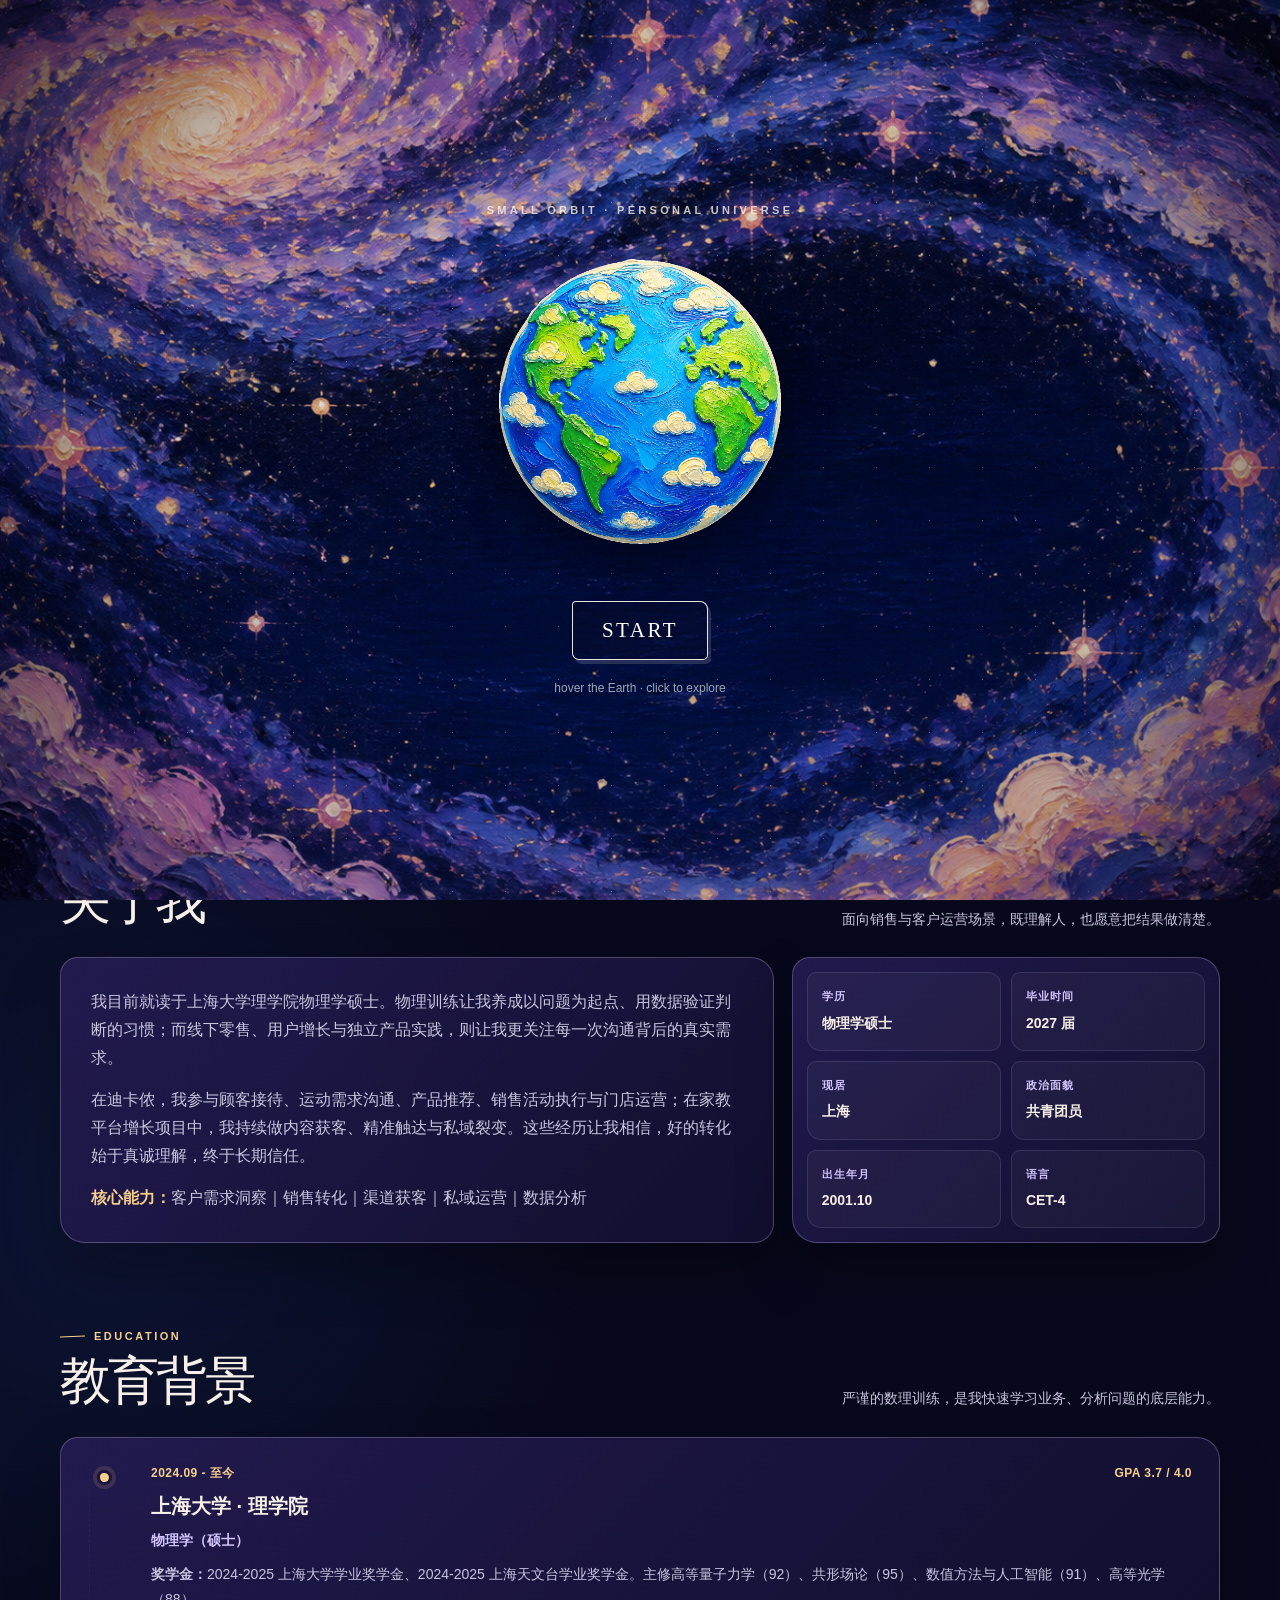
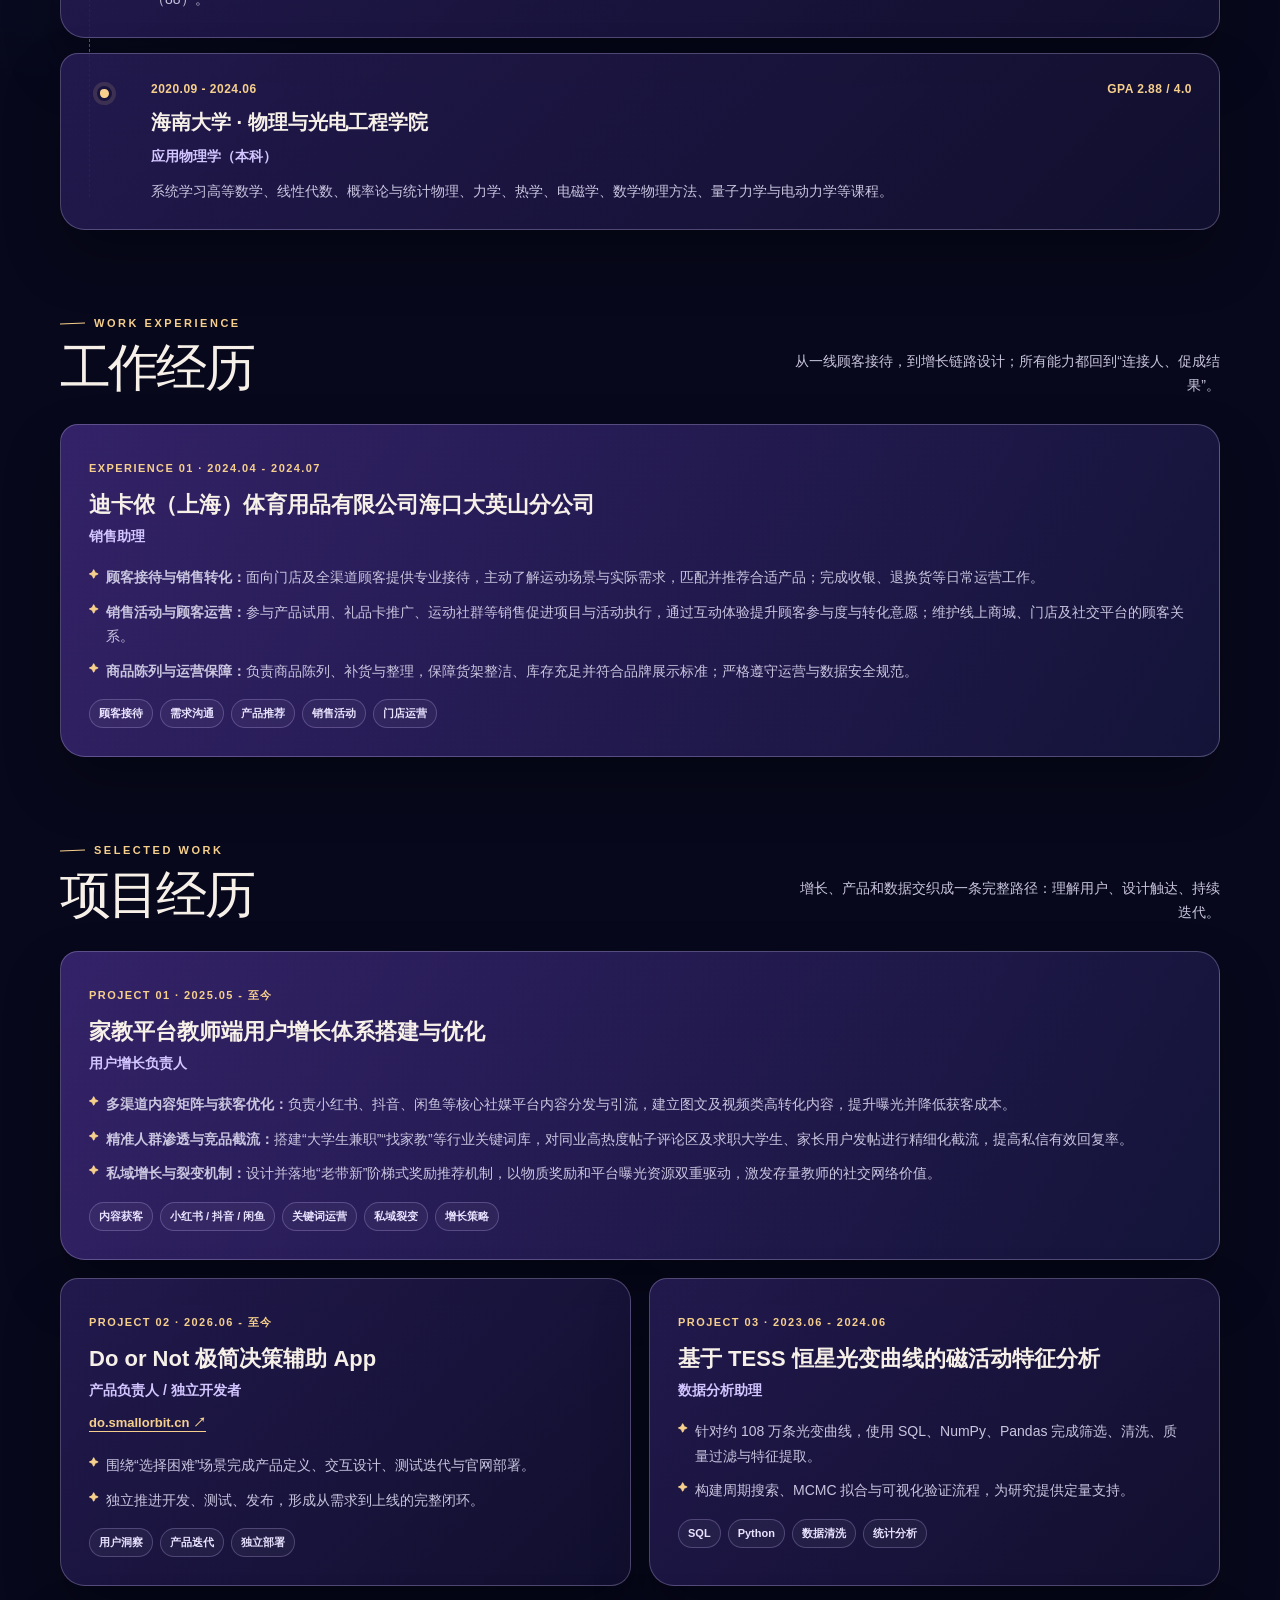
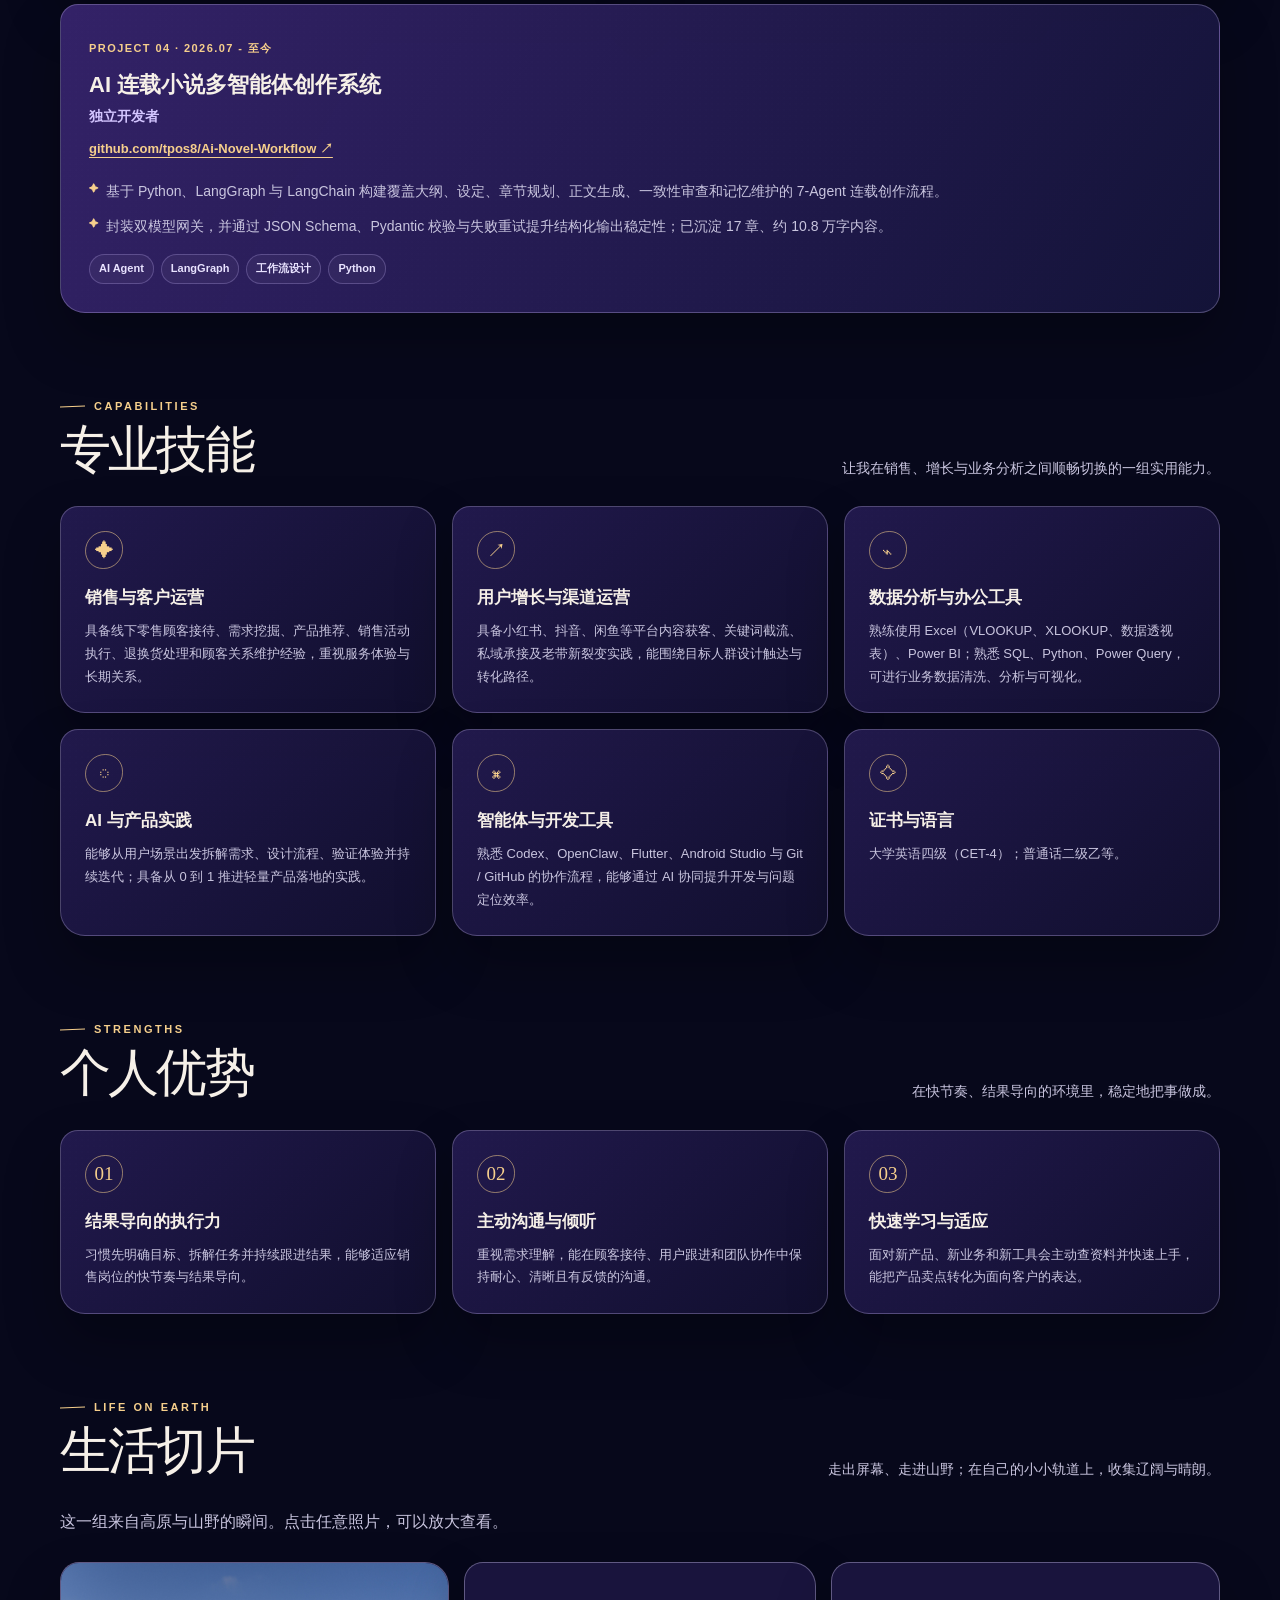
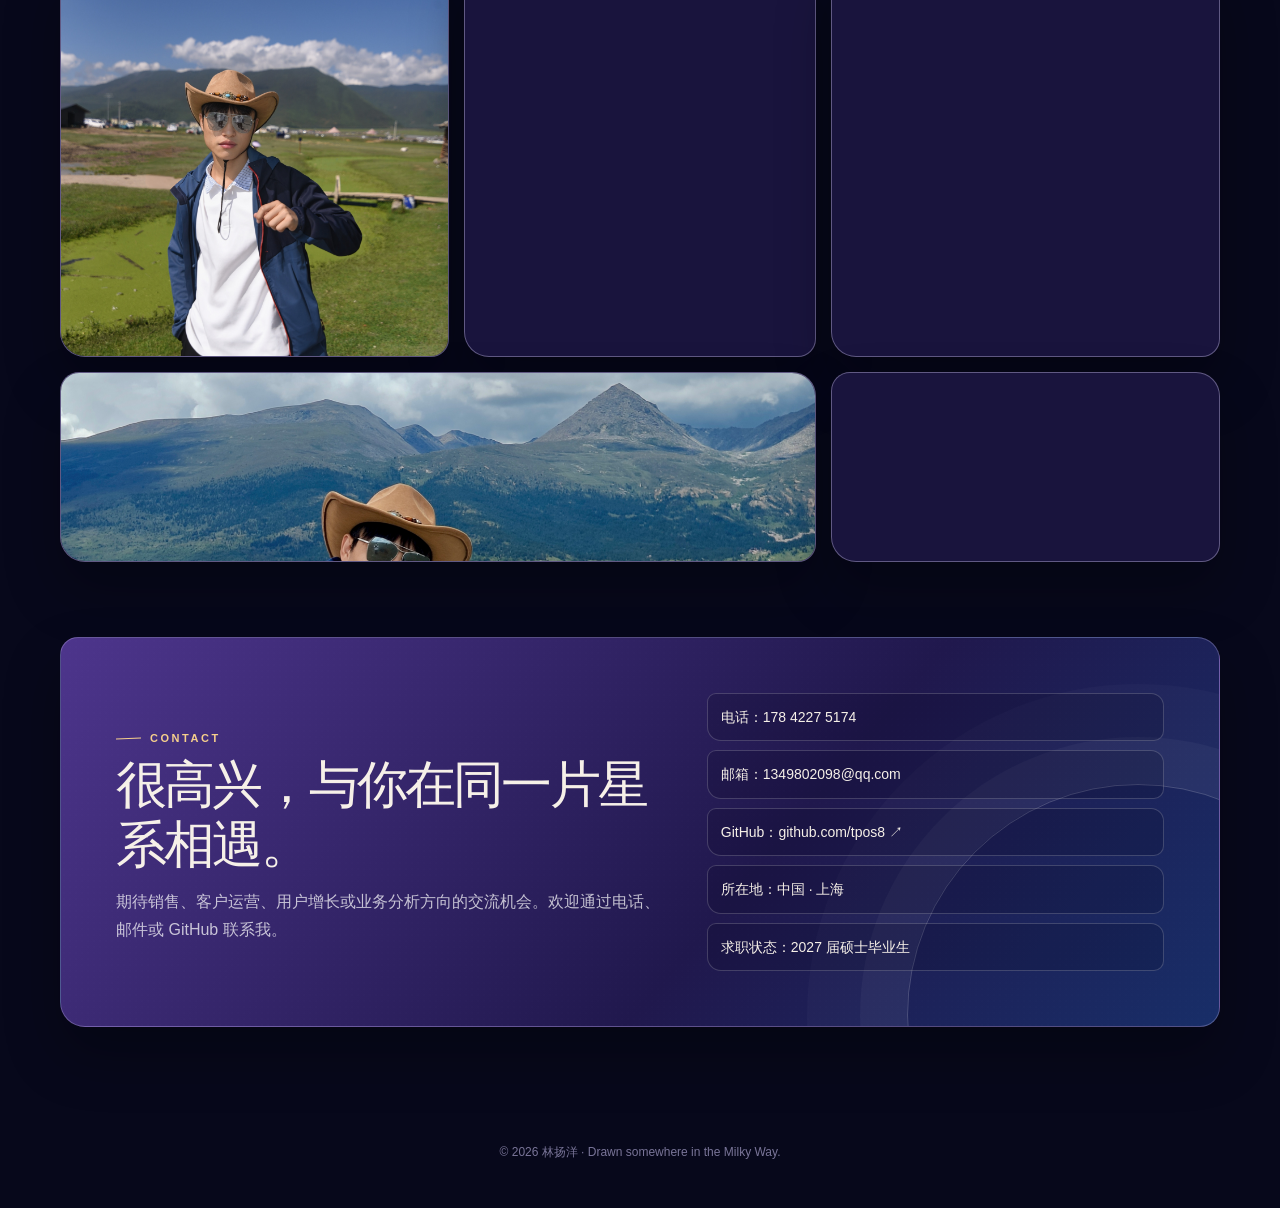
==== index.html @ 1a60f973 "perf: speed up homepage image loading" ====
<!doctype html>
<html lang="zh-CN">
<head>
  <meta charset="UTF-8" />
  <meta name="viewport" content="width=device-width, initial-scale=1.0" />
  <meta name="description" content="林扬洋的个人网页简历：2027 届物理学硕士，具备销售转化、用户增长与数据分析的复合经历。" />
  <meta name="theme-color" content="#080a22" />
  <title>林扬洋｜Sales · Growth · Data</title>
  <link rel="preload" as="image" href="assets/earth-cartoon-oil-no-face.png" fetchpriority="high" />
  <script>try{if(sessionStorage.getItem("small-orbit-visited")==="true")document.documentElement.classList.add("returning-visitor")}catch(e){}</script>
  <style>
    :root {
      --ink: #f6f0e8;
      --paper: #11102b;
      --paper-2: #19143d;
      --paper-3: #231951;
      --night: #07081b;
      --violet: #a992ff;
      --lilac: #d3c5ff;
      --blue: #74b8ff;
      --gold: #f6cf8c;
      --mist: #c9c5df;
      --line: rgba(217, 205, 255, .28);
      --shadow: 0 28px 55px rgba(0, 0, 0, .28);
      --max: 1160px;
    }

    * { box-sizing: border-box; }
    html { scroll-behavior: smooth; }
    body {
      margin: 0;
      overflow-x: hidden;
      color: var(--ink);
      background:
        radial-gradient(circle at 85% 2%, rgba(135, 99, 255, .18), transparent 24rem),
        radial-gradient(circle at 8% 20%, rgba(58, 127, 255, .11), transparent 31rem),
        var(--night);
      font-family: "PingFang SC", "Hiragino Sans GB", "Microsoft YaHei", -apple-system, BlinkMacSystemFont, "Segoe UI", sans-serif;
      line-height: 1.75;
      -webkit-font-smoothing: antialiased;
    }
    a { color: inherit; text-decoration: none; }
    button { font: inherit; }
    img { display: block; max-width: 100%; }

    /* Opening scene */
    .returning-visitor .opening { display: none; }
    .opening {
      position: fixed;
      inset: 0;
      z-index: 100;
      display: grid;
      place-items: center;
      overflow: hidden;
      color: #fffdf8;
      background: #050617;
      transition: opacity .8s ease, visibility .8s ease;
    }
    .opening.is-dismissed { opacity: 0; visibility: hidden; pointer-events: none; }
    .opening::after {
      content: "";
      position: absolute;
      inset: 0;
      background: radial-gradient(circle at center, transparent 5%, rgba(4, 4, 16, .22) 68%, rgba(2, 2, 10, .68));
      pointer-events: none;
    }
    .opening-galaxy {
      position: absolute;
      inset: -4%;
      z-index: -2;
      background: url("assets/milky-way-cartoon-oil.png") center / cover no-repeat;
      animation: space-bloom 4.2s cubic-bezier(.18,.82,.24,1) both;
    }
    .opening-galaxy::after {
      content: "";
      position: absolute;
      inset: 0;
      opacity: .46;
      background-image: radial-gradient(rgba(255,255,255,.9) .7px, transparent .8px);
      background-size: 53px 53px;
      mix-blend-mode: screen;
      animation: star-drift 12s linear infinite;
    }
    .opening-content {
      position: relative;
      z-index: 1;
      display: grid;
      justify-items: center;
      padding: 24px;
      text-align: center;
    }
    .opening-kicker {
      margin: 0 0 18px;
      color: rgba(255, 248, 231, .78);
      font-size: 11px;
      font-weight: 700;
      letter-spacing: .3em;
      text-transform: uppercase;
      opacity: 0;
      animation: fade-up .55s .65s ease forwards;
    }
    .earth-button {
      position: relative;
      width: clamp(190px, 27vw, 330px);
      padding: 0;
      border: 0;
      border-radius: 50%;
      cursor: pointer;
      background: none;
      animation: earth-arrive 1.15s .04s cubic-bezier(.14,.85,.19,1) both;
      transition: transform .36s ease, filter .32s ease;
    }
    .earth-button::before {
      content: "";
      position: absolute;
      inset: 5.5%;
      border: 1.8px solid transparent;
      border-radius: 49% 51% 50% 48%;
      transform: rotate(-7deg);
      transition: border-color .25s ease, box-shadow .25s ease;
      pointer-events: none;
    }
    .earth-button:hover,
    .earth-button:focus-visible { transform: scale(1.055) rotate(-2deg); outline: none; }
    .earth-button:hover::before,
    .earth-button:focus-visible::before {
      border-color: rgba(255,255,255,.96);
      box-shadow: 0 0 17px rgba(255,255,255,.82), inset 0 0 14px rgba(255,255,255,.25);
    }
    .earth-button:hover .earth { filter: drop-shadow(0 0 8px rgba(255,255,255,.92)) drop-shadow(0 0 24px rgba(166, 179, 255, .66)); }
    .earth { width: 100%; filter: drop-shadow(0 18px 26px rgba(0,0,0,.46)); transition: filter .25s ease; }
    .start-button {
      position: relative;
      margin-top: clamp(21px, 3vw, 33px);
      padding: 10px 29px 11px;
      border: 1.5px solid rgba(255,255,255,.9);
      border-radius: 4px 8px 5px 7px;
      color: #fffdf8;
      cursor: pointer;
      background: rgba(12, 10, 38, .3);
      box-shadow: 3px 4px 0 rgba(255,255,255,.15);
      font-family: "Bradley Hand", "Comic Sans MS", cursive;
      font-size: 21px;
      letter-spacing: .12em;
      text-transform: uppercase;
      opacity: 0;
      animation: fade-up .55s .78s ease forwards;
      transition: background .2s ease, color .2s ease, transform .2s ease, box-shadow .2s ease;
    }
    .start-button:hover, .start-button:focus-visible {
      color: #11102b;
      outline: none;
      background: #fffdf8;
      box-shadow: 5px 6px 0 rgba(181, 155, 255, .52);
      transform: translate(-2px, -2px) rotate(-1deg);
    }
    .opening-note { margin: 17px 0 0; color: rgba(255,255,255,.62); font-size: 12px; opacity: 0; animation: fade-up .55s .92s ease forwards; }

    .grain {
      position: fixed;
      z-index: 90;
      inset: 0;
      pointer-events: none;
      opacity: .17;
      background-image: url("data:image/svg+xml,%3Csvg viewBox='0 0 180 180' xmlns='http://www.w3.org/2000/svg'%3E%3Cfilter id='n'%3E%3CfeTurbulence type='fractalNoise' baseFrequency='.82' numOctaves='3' stitchTiles='stitch'/%3E%3C/filter%3E%3Crect width='100%25' height='100%25' filter='url(%23n)' opacity='.45'/%3E%3C/svg%3E");
      mix-blend-mode: soft-light;
    }
    .container { width: min(calc(100% - 40px), var(--max)); margin: 0 auto; }

    .topbar {
      position: sticky;
      top: 0;
      z-index: 20;
      border-bottom: 1px solid rgba(215, 200, 255, .15);
      background: rgba(8, 7, 29, .72);
      backdrop-filter: blur(18px);
    }
    .nav { min-height: 70px; display: flex; align-items: center; justify-content: space-between; gap: 20px; }
    .brand { display: inline-flex; align-items: center; gap: 10px; font-size: 14px; font-weight: 800; letter-spacing: .07em; }
    .brand-star { color: var(--gold); font-size: 23px; line-height: 1; transform: rotate(-13deg); }
    .nav-links { display: flex; align-items: center; gap: 3px; }
    .nav-links a { padding: 8px 11px; border-radius: 7px 10px 7px 9px; color: rgba(245,240,255,.68); font-size: 13px; transition: color .2s, background .2s; }
    .nav-links a:hover, .nav-links a.active { color: #fff; background: rgba(177, 152, 255, .18); }
    .nav-cta { padding: 7px 13px; border: 1px solid rgba(246, 207, 140, .7); border-radius: 7px 5px 8px 6px; color: var(--gold); font-size: 12px; font-weight: 700; transition: background .2s, color .2s; }
    .nav-cta:hover { background: var(--gold); color: #16102c; }
    .menu { display: none; width: 39px; height: 39px; border: 1px solid var(--line); border-radius: 8px; color: #fff; background: transparent; }

    .hero { position: relative; padding: clamp(72px, 11vw, 135px) 0 78px; overflow: hidden; }
    .hero::before { content: ""; position: absolute; width: 580px; height: 580px; top: -180px; right: -180px; border: 1px solid rgba(200, 184, 255, .17); border-radius: 50%; box-shadow: 0 0 0 45px rgba(147, 119, 255, .025), 0 0 0 104px rgba(147, 119, 255, .018); }
    .hero::after { content: "✦  ·  ✧  ·  ✦"; position: absolute; right: 8%; bottom: 37px; color: rgba(247, 218, 158, .56); font-size: 17px; letter-spacing: .5em; transform: rotate(-9deg); }
    .hero-grid { position: relative; display: grid; grid-template-columns: minmax(0, 1.24fr) minmax(270px, .76fr); align-items: center; gap: clamp(30px, 7vw, 100px); }
    .eyebrow { display: inline-flex; align-items: center; gap: 9px; color: var(--gold); font-size: 11px; font-weight: 800; letter-spacing: .23em; text-transform: uppercase; }
    .eyebrow::before { content: ""; width: 25px; height: 1px; background: currentColor; transform: rotate(-2deg); }
    h1, h2, h3, p { margin-top: 0; }
    h1 { max-width: 800px; margin: 16px 0 18px; font-family: Georgia, "Songti SC", serif; font-size: clamp(50px, 8vw, 103px); font-weight: 500; letter-spacing: -.07em; line-height: .95; }
    h1 span { display: block; color: var(--lilac); font-size: .43em; letter-spacing: .08em; line-height: 1.45; }
    .hero-summary { max-width: 670px; margin: 0; color: var(--mist); font-size: clamp(16px, 2vw, 19px); }
    .hero-summary strong { color: #fff; }
    .hero-actions { display: flex; flex-wrap: wrap; gap: 13px; margin-top: 32px; }
    .button { display: inline-flex; align-items: center; justify-content: center; min-height: 47px; padding: 11px 18px; border: 1px solid transparent; border-radius: 7px 11px 7px 10px; font-weight: 800; font-size: 14px; transition: transform .2s, box-shadow .2s, background .2s; }
    .button:hover { transform: translateY(-3px) rotate(-.7deg); }
    .button-primary { color: #16102c; background: var(--gold); box-shadow: 4px 5px 0 rgba(246,207,140,.16); }
    .button-secondary { border-color: var(--line); color: #f3efff; background: rgba(255,255,255,.05); }
    .button-secondary:hover { background: rgba(255,255,255,.11); }
    .contact-strip { display: flex; flex-wrap: wrap; gap: 8px 17px; margin-top: 28px; color: rgba(236,231,255,.68); font-size: 13px; }
    .contact-strip a:hover { color: var(--gold); }
    .contact-strip span:not(:last-child)::after { content: "·"; margin-left: 17px; color: var(--violet); }
    .hero-orbit { position: relative; justify-self: center; width: min(100%, 325px); aspect-ratio: 1; }
    .hero-orbit::before, .hero-orbit::after { content: ""; position: absolute; inset: 1%; border: 1px solid rgba(197, 182, 255, .31); border-radius: 50%; transform: rotate(-24deg) scaleY(.43); }
    .hero-orbit::after { inset: 14%; border-style: dashed; transform: rotate(30deg) scaleY(.82); opacity: .45; }
    .portrait { position: absolute; inset: 12%; overflow: hidden; border: 1px solid rgba(255,255,255,.55); border-radius: 51% 49% 48% 52%; background: #312453; box-shadow: 0 0 0 7px rgba(203, 185, 255, .06), 0 24px 40px rgba(0,0,0,.28); transform: rotate(4deg); }
    .portrait img { width: 100%; height: 100%; object-fit: cover; object-position: center top; filter: contrast(1.03) saturate(.85) sepia(.11); }
    .orbit-label { position: absolute; left: -21px; bottom: 1px; padding: 7px 12px; border: 1px solid rgba(246, 207, 140, .55); border-radius: 7px 4px 7px 5px; color: var(--gold); background: rgba(13, 10, 38, .9); font-size: 11px; font-weight: 700; letter-spacing: .09em; transform: rotate(-8deg); }

    main { padding-bottom: 75px; }
    section { position: relative; padding: 70px 0 5px; scroll-margin-top: 70px; }
    .section-heading { display: flex; align-items: end; justify-content: space-between; gap: 28px; margin-bottom: 26px; }
    h2 { margin: 4px 0 0; font-family: Georgia, "Songti SC", serif; font-size: clamp(34px, 4vw, 52px); font-weight: 500; letter-spacing: -.055em; line-height: 1.18; }
    .section-heading > p { max-width: 430px; margin: 0; color: var(--mist); font-size: 14px; text-align: right; }
    .paper-card { position: relative; overflow: hidden; border: 1px solid var(--line); border-radius: 18px 23px 20px 25px; background: linear-gradient(135deg, rgba(36,27,81,.92), rgba(18,16,47,.92)); box-shadow: var(--shadow); }
    .paper-card::after { content: ""; position: absolute; inset: 0; pointer-events: none; opacity: .22; background-image: radial-gradient(rgba(255,255,255,.22) .55px, transparent .75px); background-size: 6px 6px; mix-blend-mode: soft-light; }

    .about-grid { display: grid; grid-template-columns: 1.25fr .75fr; gap: 18px; }
    .about-copy { padding: 30px; }
    .about-copy p { margin: 0 0 14px; color: var(--mist); }
    .about-copy p:last-child { margin-bottom: 0; }
    .about-copy strong { color: var(--gold); }
    .fact-grid { display: grid; grid-template-columns: repeat(2, 1fr); gap: 10px; padding: 14px; }
    .fact { padding: 14px; border: 1px solid rgba(212,199,255,.13); border-radius: 9px 13px 10px 14px; background: rgba(255,255,255,.035); }
    .fact b { display: block; color: var(--lilac); font-size: 11px; font-weight: 700; letter-spacing: .09em; }
    .fact span { display: block; margin-top: 4px; font-size: 14px; font-weight: 700; }

    .route { position: relative; display: grid; gap: 15px; }
    .route::before { content: ""; position: absolute; left: 29px; top: 32px; bottom: 33px; border-left: 1px dashed rgba(201, 181, 255, .52); }
    .route-item { display: grid; grid-template-columns: 58px 1fr; gap: 18px; padding: 25px 27px 26px 14px; }
    .route-dot { position: relative; z-index: 1; width: 15px; height: 15px; margin: 7px auto 0; border: 3px solid var(--paper-2); border-radius: 48% 52% 51% 49%; background: var(--gold); box-shadow: 0 0 0 4px rgba(246,207,140,.13); }
    .route-meta { display: flex; justify-content: space-between; gap: 15px; margin-bottom: 5px; color: var(--gold); font-size: 12px; font-weight: 700; letter-spacing: .04em; }
    .route-item h3 { margin: 0; font-size: 20px; }
    .route-item h4 { margin: 4px 0 10px; color: var(--lilac); font-size: 14px; font-weight: 650; }
    .route-item p { margin: 0; color: var(--mist); font-size: 14px; }

    .project-grid { display: grid; grid-template-columns: repeat(2, minmax(0, 1fr)); gap: 18px; }
    .project { min-height: 100%; padding: 28px; transition: transform .25s ease, border-color .25s ease; }
    .project.featured { grid-column: span 2; background: linear-gradient(120deg, rgba(53,35,107,.97), rgba(20,20,57,.96)); }
    .project:hover { border-color: rgba(246,207,140,.68); transform: translateY(-5px) rotate(-.25deg); }
    .project-number { color: var(--gold); font-size: 11px; font-weight: 800; letter-spacing: .13em; }
    .project h3 { margin: 9px 0 4px; font-size: 22px; line-height: 1.35; }
    .project-role { color: var(--lilac); font-size: 14px; font-weight: 700; }
    .project ul { margin: 17px 0 0; padding: 0; list-style: none; color: var(--mist); font-size: 14px; }
    .project li { position: relative; margin-bottom: 10px; padding-left: 17px; }
    .project li::before { content: "✦"; position: absolute; left: 0; top: 1px; color: var(--gold); font-size: 10px; }
    .project-link { display: inline-block; margin-top: 10px; color: var(--gold); font-size: 13px; font-weight: 700; text-decoration: underline; text-underline-offset: 4px; }
    .tags { display: flex; flex-wrap: wrap; gap: 7px; margin-top: 16px; }
    .tag { padding: 4px 9px; border: 1px solid rgba(203,184,255,.26); border-radius: 999px 930px 990px 940px; color: #e9e3ff; background: rgba(255,255,255,.045); font-size: 11px; font-weight: 650; }

    .skills-grid, .strength-grid { display: grid; grid-template-columns: repeat(3, 1fr); gap: 16px; }
    .skill, .strength { padding: 24px; }
    .skill-mark, .strength-index { width: 38px; height: 38px; display: grid; place-items: center; margin-bottom: 14px; border: 1px solid rgba(246,207,140,.55); border-radius: 54% 46% 52% 48%; color: var(--gold); font-family: Georgia, serif; font-size: 19px; }
    .skill h3, .strength h3 { margin: 0 0 7px; font-size: 17px; }
    .skill p, .strength p { margin: 0; color: var(--mist); font-size: 13px; }
    .certificate { display: flex; align-items: center; justify-content: space-between; gap: 20px; margin-top: 17px; padding: 19px 24px; }
    .certificate b { color: var(--gold); }
    .certificate div { display: flex; flex-wrap: wrap; justify-content: flex-end; gap: 7px; }

    .contact-card { display: grid; grid-template-columns: 1.1fr .9fr; align-items: center; gap: 32px; padding: clamp(28px, 5vw, 55px); background: linear-gradient(130deg, #4d358c, #20184d 60%, #182e68); }
    .contact-card::before { content: ""; position: absolute; right: -150px; bottom: -220px; width: 460px; height: 460px; border: 1px solid rgba(255,255,255,.2); border-radius: 50%; box-shadow: 0 0 0 47px rgba(255,255,255,.035), 0 0 0 100px rgba(255,255,255,.025); }
    .contact-card h2 { margin: 7px 0 12px; }
    .contact-card p { margin: 0; color: rgba(255,255,255,.72); }
    .contact-list { position: relative; z-index: 1; display: grid; gap: 9px; }
    .contact-item { padding: 11px 13px; border: 1px solid rgba(255,255,255,.18); border-radius: 9px 13px 10px 14px; background: rgba(5,4,22,.16); font-size: 14px; }
    .contact-item a:hover { color: var(--gold); }
    .life-intro { max-width: 520px; margin: 0 0 26px; color: var(--mist); }
    .life-gallery { display: grid; grid-template-columns: 1.05fr .95fr 1.05fr; grid-auto-rows: 190px; gap: 15px; }
    .life-photo { position: relative; overflow: hidden; min-height: 0; padding: 0; border: 1px solid rgba(222, 210, 255, .36); border-radius: 19px 24px 18px 25px; cursor: zoom-in; background: var(--paper-2); box-shadow: var(--shadow); transition: transform .28s ease, border-color .28s ease, box-shadow .28s ease; }
    .life-photo:nth-child(1) { grid-row: span 2; transform: rotate(-1.1deg); }
    .life-photo:nth-child(2) { grid-row: span 2; transform: rotate(1.05deg); }
    .life-photo:nth-child(3) { grid-row: span 2; transform: rotate(-.65deg); }
    .life-photo:nth-child(4) { grid-column: span 2; transform: rotate(.65deg); }
    .life-photo:nth-child(5) { transform: rotate(-1deg); }
    .life-photo::after { content: ""; position: absolute; inset: 0; opacity: 0; background: linear-gradient(180deg, transparent 45%, rgba(7, 7, 27, .7)); transition: opacity .28s ease; }
    .life-photo img { width: 100%; height: 100%; object-fit: cover; transition: transform .6s cubic-bezier(.2,.8,.2,1), filter .4s ease; }
    .life-photo:hover { z-index: 2; border-color: var(--gold); box-shadow: 0 25px 50px rgba(0,0,0,.42); transform: translateY(-7px) rotate(0deg); }
    .life-photo:hover img { transform: scale(1.075); filter: saturate(1.08) contrast(1.04); }
    .life-photo:hover::after { opacity: 1; }
    .photo-note { position: absolute; z-index: 1; right: 14px; bottom: 10px; color: #fffaf0; font-family: "Bradley Hand", "Comic Sans MS", cursive; font-size: 13px; letter-spacing: .08em; opacity: 0; transform: translateY(8px); transition: opacity .28s ease, transform .28s ease; }
    .life-photo:hover .photo-note { opacity: 1; transform: translateY(0); }
    .lightbox { position: fixed; z-index: 110; inset: 0; display: grid; place-items: center; padding: 30px; opacity: 0; visibility: hidden; background: rgba(3, 3, 16, .86); backdrop-filter: blur(11px); transition: opacity .25s ease, visibility .25s ease; }
    .lightbox.open { opacity: 1; visibility: visible; }
    .lightbox figure { position: relative; max-width: min(90vw, 900px); max-height: 88vh; margin: 0; transform: scale(.95); transition: transform .28s ease; }
    .lightbox.open figure { transform: scale(1); }
    .lightbox img { display: block; max-width: 90vw; max-height: 82vh; border: 1px solid rgba(255,255,255,.58); border-radius: 11px 15px 12px 16px; box-shadow: 0 28px 80px rgba(0,0,0,.6); }
    .lightbox button { position: absolute; top: -17px; right: -17px; width: 37px; height: 37px; border: 1px solid rgba(255,255,255,.8); border-radius: 50%; color: #16102c; cursor: pointer; background: var(--gold); font-size: 23px; line-height: 1; box-shadow: 2px 3px 0 rgba(255,255,255,.18); }
    footer { padding: 35px 0 45px; color: rgba(215,205,255,.55); text-align: center; font-size: 12px; }

    .reveal { opacity: 0; transform: translateY(22px); transition: opacity .66s ease, transform .66s ease; }
    .reveal.visible { opacity: 1; transform: none; }
    @keyframes space-bloom { from { transform: scale(.76); filter: blur(2px) brightness(.6); } to { transform: scale(1); filter: blur(0) brightness(1); } }
    @keyframes earth-arrive { 0% { opacity: 0; transform: scale(.08); filter: blur(12px); } 35% { opacity: 1; } 76% { transform: scale(1.08); filter: blur(0); } 100% { transform: scale(1); filter: blur(0); } }
    @keyframes fade-up { to { opacity: 1; transform: translateY(0); } from { transform: translateY(10px); } }
    @keyframes star-drift { to { transform: translate3d(-53px, 53px, 0); } }

    @media (max-width: 850px) {
      .hero-grid, .about-grid, .contact-card { grid-template-columns: 1fr; }
      .hero-orbit { grid-row: 1; width: min(64vw, 290px); }
      .section-heading { align-items: start; flex-direction: column; }
      .section-heading > p { text-align: left; }
      .skills-grid, .strength-grid { grid-template-columns: repeat(2, 1fr); }
      .nav-links { position: fixed; top: 70px; left: 20px; right: 20px; display: none; flex-direction: column; align-items: stretch; padding: 10px; border: 1px solid var(--line); border-radius: 14px; background: #11102b; box-shadow: var(--shadow); }
      .nav-links.open { display: flex; }
      .menu { display: block; }
      .nav-cta { display: none; }
    }
    @media (max-width: 580px) {
      .container { width: min(calc(100% - 30px), var(--max)); }
      .hero { padding-top: 64px; }
      .project-grid, .skills-grid, .strength-grid { grid-template-columns: 1fr; }
      .project.featured { grid-column: auto; }
      .fact-grid { grid-template-columns: 1fr 1fr; }
      .route-item { grid-template-columns: 44px 1fr; padding-right: 19px; }
      .route::before { left: 22px; }
      .route-meta { display: grid; }
      .certificate { align-items: start; flex-direction: column; }
      .certificate div { justify-content: flex-start; }
      .brand-text { display: none; }
      h1 { font-size: clamp(48px, 17vw, 78px); }
      .life-gallery { grid-template-columns: 1fr 1fr; grid-auto-rows: 175px; gap: 12px; }
      .life-photo:nth-child(1), .life-photo:nth-child(2), .life-photo:nth-child(3) { grid-row: span 2; }
      .life-photo:nth-child(3) { grid-column: span 2; grid-row: span 1; }
      .life-photo:nth-child(4) { grid-column: span 2; }
      .life-photo:nth-child(5) { grid-column: span 2; }
    }
    @media (prefers-reduced-motion: reduce) {
      html { scroll-behavior: auto; }
      *, *::before, *::after { animation-duration: .01ms !important; animation-iteration-count: 1 !important; transition-duration: .01ms !important; }
    }
  </style>
</head>
<body>
  <div class="opening" id="opening" aria-label="网站启动页">
    <div class="opening-galaxy"></div>
    <div class="opening-content">
      <p class="opening-kicker">small orbit · personal universe</p>
      <button class="earth-button" id="earthButton" type="button" aria-label="进入林扬洋的个人主页">
        <img class="earth" src="assets/earth-cartoon-oil-no-face.png" alt="卡通油画手绘地球" fetchpriority="high" decoding="async" />
      </button>
      <button class="start-button" id="startButton" type="button">start</button>
      <p class="opening-note">hover the Earth · click to explore</p>
    </div>
  </div>

  <div class="grain"></div>
  <header class="topbar">
    <div class="container nav">
      <a class="brand" href="#top" aria-label="回到顶部"><span class="brand-star">✦</span><span class="brand-text">林扬洋 · SMALL ORBIT</span></a>
      <nav class="nav-links" id="navLinks" aria-label="页面导航">
        <a href="#about">关于我</a><a href="#education">教育</a><a href="#experience">经历</a><a href="#projects">项目</a><a href="#skills">技能</a><a href="#life">生活</a>
      </nav>
      <div><a class="nav-cta" href="#contact">与我联系 ↗</a><button class="menu" id="menuButton" type="button" aria-label="打开导航菜单">☰</button></div>
    </div>
  </header>

  <main id="top">
    <section class="hero">
      <div class="container hero-grid">
        <div class="reveal">
          <span class="eyebrow">Sales · Growth · Data</span>
          <h1>林扬洋<span>把每一次连接，变成可持续的增长。</span></h1>
          <p class="hero-summary">2027 届物理学硕士。具备<strong>线下零售销售、客户需求沟通、渠道获客、私域运营与数据分析</strong>的复合实践，习惯从真实场景出发，推动一件事从想法走到结果。</p>
          <div class="hero-actions"><a class="button button-primary" href="#experience">查看我的经历 ↓</a><a class="button button-secondary" href="#contact">联系我</a></div>
          <div class="contact-strip"><span><a href="tel:17842275174">178 4227 5174</a></span><span><a href="mailto:1349802098@qq.com">1349802098@qq.com</a></span><span><a href="https://github.com/tpos8" target="_blank" rel="noreferrer">GitHub @tpos8 ↗</a></span><span>上海 · 硕士在读</span></div>
        </div>
        <div class="hero-orbit reveal">
          <div class="portrait"><img src="assets/avatar.png" alt="林扬洋照片" decoding="async" /></div>
          <span class="orbit-label">AVAILABLE · 2027</span>
        </div>
      </div>
    </section>

    <section id="about"><div class="container">
      <div class="section-heading reveal"><div><span class="eyebrow">Profile</span><h2>关于我</h2></div><p>面向销售与客户运营场景，既理解人，也愿意把结果做清楚。</p></div>
      <div class="about-grid">
        <article class="paper-card about-copy reveal">
          <p>我目前就读于上海大学理学院物理学硕士。物理训练让我养成以问题为起点、用数据验证判断的习惯；而线下零售、用户增长与独立产品实践，则让我更关注每一次沟通背后的真实需求。</p>
          <p>在迪卡侬，我参与顾客接待、运动需求沟通、产品推荐、销售活动执行与门店运营；在家教平台增长项目中，我持续做内容获客、精准触达与私域裂变。这些经历让我相信，好的转化始于真诚理解，终于长期信任。</p>
          <p><strong>核心能力：</strong>客户需求洞察｜销售转化｜渠道获客｜私域运营｜数据分析</p>
        </article>
        <aside class="paper-card fact-grid reveal">
          <div class="fact"><b>学历</b><span>物理学硕士</span></div><div class="fact"><b>毕业时间</b><span>2027 届</span></div>
          <div class="fact"><b>现居</b><span>上海</span></div><div class="fact"><b>政治面貌</b><span>共青团员</span></div>
          <div class="fact"><b>出生年月</b><span>2001.10</span></div><div class="fact"><b>语言</b><span>CET-4</span></div>
        </aside>
      </div>
    </div></section>

    <section id="education"><div class="container">
      <div class="section-heading reveal"><div><span class="eyebrow">Education</span><h2>教育背景</h2></div><p>严谨的数理训练，是我快速学习业务、分析问题的底层能力。</p></div>
      <div class="route">
        <article class="paper-card route-item reveal"><div class="route-dot"></div><div><div class="route-meta"><span>2024.09 - 至今</span><span>GPA 3.7 / 4.0</span></div><h3>上海大学 · 理学院</h3><h4>物理学（硕士）</h4><p><strong>奖学金：</strong>2024-2025 上海大学学业奖学金、2024-2025 上海天文台学业奖学金。主修高等量子力学（92）、共形场论（95）、数值方法与人工智能（91）、高等光学（88）。</p></div></article>
        <article class="paper-card route-item reveal"><div class="route-dot"></div><div><div class="route-meta"><span>2020.09 - 2024.06</span><span>GPA 2.88 / 4.0</span></div><h3>海南大学 · 物理与光电工程学院</h3><h4>应用物理学（本科）</h4><p>系统学习高等数学、线性代数、概率论与统计物理、力学、热学、电磁学、数学物理方法、量子力学与电动力学等课程。</p></div></article>
      </div>
    </div></section>

    <section id="experience"><div class="container">
      <div class="section-heading reveal"><div><span class="eyebrow">Work Experience</span><h2>工作经历</h2></div><p>从一线顾客接待，到增长链路设计；所有能力都回到“连接人、促成结果”。</p></div>
      <div class="project-grid">
        <article class="paper-card project featured reveal"><span class="project-number">EXPERIENCE 01 · 2024.04 - 2024.07</span><h3>迪卡侬（上海）体育用品有限公司海口大英山分公司</h3><div class="project-role">销售助理</div><ul><li><strong>顾客接待与销售转化：</strong>面向门店及全渠道顾客提供专业接待，主动了解运动场景与实际需求，匹配并推荐合适产品；完成收银、退换货等日常运营工作。</li><li><strong>销售活动与顾客运营：</strong>参与产品试用、礼品卡推广、运动社群等销售促进项目与活动执行，通过互动体验提升顾客参与度与转化意愿；维护线上商城、门店及社交平台的顾客关系。</li><li><strong>商品陈列与运营保障：</strong>负责商品陈列、补货与整理，保障货架整洁、库存充足并符合品牌展示标准；严格遵守运营与数据安全规范。</li></ul><div class="tags"><span class="tag">顾客接待</span><span class="tag">需求沟通</span><span class="tag">产品推荐</span><span class="tag">销售活动</span><span class="tag">门店运营</span></div></article>
      </div>
    </div></section>

    <section id="projects"><div class="container">
      <div class="section-heading reveal"><div><span class="eyebrow">Selected Work</span><h2>项目经历</h2></div><p>增长、产品和数据交织成一条完整路径：理解用户、设计触达、持续迭代。</p></div>
      <div class="project-grid">
        <article class="paper-card project featured reveal"><span class="project-number">PROJECT 01 · 2025.05 - 至今</span><h3>家教平台教师端用户增长体系搭建与优化</h3><div class="project-role">用户增长负责人</div><ul><li><strong>多渠道内容矩阵与获客优化：</strong>负责小红书、抖音、闲鱼等核心社媒平台内容分发与引流，建立图文及视频类高转化内容，提升曝光并降低获客成本。</li><li><strong>精准人群渗透与竞品截流：</strong>搭建“大学生兼职”“找家教”等行业关键词库，对同业高热度帖子评论区及求职大学生、家长用户发帖进行精细化截流，提高私信有效回复率。</li><li><strong>私域增长与裂变机制：</strong>设计并落地“老带新”阶梯式奖励推荐机制，以物质奖励和平台曝光资源双重驱动，激发存量教师的社交网络价值。</li></ul><div class="tags"><span class="tag">内容获客</span><span class="tag">小红书 / 抖音 / 闲鱼</span><span class="tag">关键词运营</span><span class="tag">私域裂变</span><span class="tag">增长策略</span></div></article>
        <article class="paper-card project reveal"><span class="project-number">PROJECT 02 · 2026.06 - 至今</span><h3>Do or Not 极简决策辅助 App</h3><div class="project-role">产品负责人 / 独立开发者</div><a class="project-link" href="https://do.smallorbit.cn" target="_blank" rel="noreferrer">do.smallorbit.cn ↗</a><ul><li>围绕“选择困难”场景完成产品定义、交互设计、测试迭代与官网部署。</li><li>独立推进开发、测试、发布，形成从需求到上线的完整闭环。</li></ul><div class="tags"><span class="tag">用户洞察</span><span class="tag">产品迭代</span><span class="tag">独立部署</span></div></article>
        <article class="paper-card project reveal"><span class="project-number">PROJECT 03 · 2023.06 - 2024.06</span><h3>基于 TESS 恒星光变曲线的磁活动特征分析</h3><div class="project-role">数据分析助理</div><ul><li>针对约 108 万条光变曲线，使用 SQL、NumPy、Pandas 完成筛选、清洗、质量过滤与特征提取。</li><li>构建周期搜索、MCMC 拟合与可视化验证流程，为研究提供定量支持。</li></ul><div class="tags"><span class="tag">SQL</span><span class="tag">Python</span><span class="tag">数据清洗</span><span class="tag">统计分析</span></div></article>
        <article class="paper-card project featured reveal"><span class="project-number">PROJECT 04 · 2026.07 - 至今</span><h3>AI 连载小说多智能体创作系统</h3><div class="project-role">独立开发者</div><a class="project-link" href="https://github.com/tpos8/Ai-Novel-Workflow" target="_blank" rel="noreferrer">github.com/tpos8/Ai-Novel-Workflow ↗</a><ul><li>基于 Python、LangGraph 与 LangChain 构建覆盖大纲、设定、章节规划、正文生成、一致性审查和记忆维护的 7-Agent 连载创作流程。</li><li>封装双模型网关，并通过 JSON Schema、Pydantic 校验与失败重试提升结构化输出稳定性；已沉淀 17 章、约 10.8 万字内容。</li></ul><div class="tags"><span class="tag">AI Agent</span><span class="tag">LangGraph</span><span class="tag">工作流设计</span><span class="tag">Python</span></div></article>
      </div>
    </div></section>

    <section id="skills"><div class="container">
      <div class="section-heading reveal"><div><span class="eyebrow">Capabilities</span><h2>专业技能</h2></div><p>让我在销售、增长与业务分析之间顺畅切换的一组实用能力。</p></div>
      <div class="skills-grid">
        <article class="paper-card skill reveal"><div class="skill-mark">✦</div><h3>销售与客户运营</h3><p>具备线下零售顾客接待、需求挖掘、产品推荐、销售活动执行、退换货处理和顾客关系维护经验，重视服务体验与长期关系。</p></article>
        <article class="paper-card skill reveal"><div class="skill-mark">↗</div><h3>用户增长与渠道运营</h3><p>具备小红书、抖音、闲鱼等平台内容获客、关键词截流、私域承接及老带新裂变实践，能围绕目标人群设计触达与转化路径。</p></article>
        <article class="paper-card skill reveal"><div class="skill-mark">⌁</div><h3>数据分析与办公工具</h3><p>熟练使用 Excel（VLOOKUP、XLOOKUP、数据透视表）、Power BI；熟悉 SQL、Python、Power Query，可进行业务数据清洗、分析与可视化。</p></article>
        <article class="paper-card skill reveal"><div class="skill-mark">◌</div><h3>AI 与产品实践</h3><p>能够从用户场景出发拆解需求、设计流程、验证体验并持续迭代；具备从 0 到 1 推进轻量产品落地的实践。</p></article>
        <article class="paper-card skill reveal"><div class="skill-mark">⌘</div><h3>智能体与开发工具</h3><p>熟悉 Codex、OpenClaw、Flutter、Android Studio 与 Git / GitHub 的协作流程，能够通过 AI 协同提升开发与问题定位效率。</p></article>
        <article class="paper-card skill reveal"><div class="skill-mark">⟡</div><h3>证书与语言</h3><p>大学英语四级（CET-4）；普通话二级乙等。</p></article>
      </div>
    </div></section>

    <section id="strengths"><div class="container">
      <div class="section-heading reveal"><div><span class="eyebrow">Strengths</span><h2>个人优势</h2></div><p>在快节奏、结果导向的环境里，稳定地把事做成。</p></div>
      <div class="strength-grid">
        <article class="paper-card strength reveal"><div class="strength-index">01</div><h3>结果导向的执行力</h3><p>习惯先明确目标、拆解任务并持续跟进结果，能够适应销售岗位的快节奏与结果导向。</p></article>
        <article class="paper-card strength reveal"><div class="strength-index">02</div><h3>主动沟通与倾听</h3><p>重视需求理解，能在顾客接待、用户跟进和团队协作中保持耐心、清晰且有反馈的沟通。</p></article>
        <article class="paper-card strength reveal"><div class="strength-index">03</div><h3>快速学习与适应</h3><p>面对新产品、新业务和新工具会主动查资料并快速上手，能把产品卖点转化为面向客户的表达。</p></article>
      </div>
    </div></section>

    <section id="life"><div class="container">
      <div class="section-heading reveal"><div><span class="eyebrow">Life on Earth</span><h2>生活切片</h2></div><p>走出屏幕、走进山野；在自己的小小轨道上，收集辽阔与晴朗。</p></div>
      <p class="life-intro reveal">这一组来自高原与山野的瞬间。点击任意照片，可以放大查看。</p>
      <div class="life-gallery">
        <button class="life-photo reveal" type="button" data-photo="assets/life-01.jpg" aria-label="查看草原牛仔帽照片"><img src="assets/life-01.jpg" alt="草原上的林扬洋，戴着牛仔帽" loading="lazy" decoding="async" /><span class="photo-note">wide open sky</span></button>
        <button class="life-photo reveal" type="button" data-photo="assets/life-02.jpg" aria-label="查看山湖徒步照片"><img src="assets/life-02.jpg" alt="云雾山湖边徒步的林扬洋" loading="lazy" decoding="async" /><span class="photo-note">into the wild</span></button>
        <button class="life-photo reveal" type="button" data-photo="assets/life-03.jpg" aria-label="查看骑马照片"><img src="assets/life-03.jpg" alt="草原上骑马的林扬洋" loading="lazy" decoding="async" /><span class="photo-note">ride with wind</span></button>
        <button class="life-photo reveal" type="button" data-photo="assets/life-04.jpg" aria-label="查看草原合影"><img src="assets/life-04.jpg" alt="草原花海中的林扬洋" loading="lazy" decoding="async" /><span class="photo-note">a good day</span></button>
        <button class="life-photo reveal" type="button" data-photo="assets/life-05.jpg" aria-label="查看山路照片"><img src="assets/life-05.jpg" alt="山路边的林扬洋" loading="lazy" decoding="async" /><span class="photo-note">keep going</span></button>
      </div>
    </div></section>

    <section id="contact"><div class="container">
      <article class="paper-card contact-card reveal"><div><span class="eyebrow">Contact</span><h2>很高兴，与你在同一片星系相遇。</h2><p>期待销售、客户运营、用户增长或业务分析方向的交流机会。欢迎通过电话、邮件或 GitHub 联系我。</p></div><div class="contact-list"><div class="contact-item">电话：<a href="tel:17842275174">178 4227 5174</a></div><div class="contact-item">邮箱：<a href="mailto:1349802098@qq.com">1349802098@qq.com</a></div><div class="contact-item">GitHub：<a href="https://github.com/tpos8" target="_blank" rel="noreferrer">github.com/tpos8 ↗</a></div><div class="contact-item">所在地：中国 · 上海</div><div class="contact-item">求职状态：2027 届硕士毕业生</div></div></article>
    </div></section>
  </main>
  <footer>© <span id="year"></span> 林扬洋 · Drawn somewhere in the Milky Way.</footer>
  <div class="lightbox" id="lightbox" aria-hidden="true" role="dialog" aria-label="生活照片预览"><figure><button id="lightboxClose" type="button" aria-label="关闭照片预览">×</button><img id="lightboxImage" src="" alt="" /></figure></div>
  <script>
    const opening = document.getElementById('opening');
    const enterSite = () => { opening.classList.add('is-dismissed'); document.documentElement.classList.add('returning-visitor'); try { sessionStorage.setItem('small-orbit-visited', 'true'); } catch (e) {} };
    document.getElementById('earthButton').addEventListener('click', enterSite);
    document.getElementById('startButton').addEventListener('click', enterSite);
    document.getElementById('menuButton').addEventListener('click', () => document.getElementById('navLinks').classList.toggle('open'));
    document.querySelectorAll('.nav-links a').forEach((link) => link.addEventListener('click', () => document.getElementById('navLinks').classList.remove('open')));

    const revealObserver = new IntersectionObserver((entries) => entries.forEach((entry) => { if (entry.isIntersecting) { entry.target.classList.add('visible'); revealObserver.unobserve(entry.target); } }), { threshold: .1 });
    document.querySelectorAll('.reveal').forEach((item) => revealObserver.observe(item));
    const navLinks = [...document.querySelectorAll('.nav-links a')];
    const navObserver = new IntersectionObserver((entries) => entries.forEach((entry) => { if (entry.isIntersecting) navLinks.forEach((link) => link.classList.toggle('active', link.getAttribute('href') === '#' + entry.target.id)); }), { rootMargin: '-35% 0px -57% 0px' });
    document.querySelectorAll('main section[id]').forEach((section) => navObserver.observe(section));
    const lightbox = document.getElementById('lightbox');
    const lightboxImage = document.getElementById('lightboxImage');
    const closeLightbox = () => { lightbox.classList.remove('open'); lightbox.setAttribute('aria-hidden', 'true'); };
    document.querySelectorAll('.life-photo').forEach((photo) => photo.addEventListener('click', () => { const image = photo.querySelector('img'); lightboxImage.src = photo.dataset.photo; lightboxImage.alt = image.alt; lightbox.classList.add('open'); lightbox.setAttribute('aria-hidden', 'false'); }));
    document.getElementById('lightboxClose').addEventListener('click', closeLightbox);
    lightbox.addEventListener('click', (event) => { if (event.target === lightbox) closeLightbox(); });
    document.addEventListener('keydown', (event) => { if (event.key === 'Escape') closeLightbox(); });
    document.getElementById('year').textContent = new Date().getFullYear();
  </script>
</body>
</html>
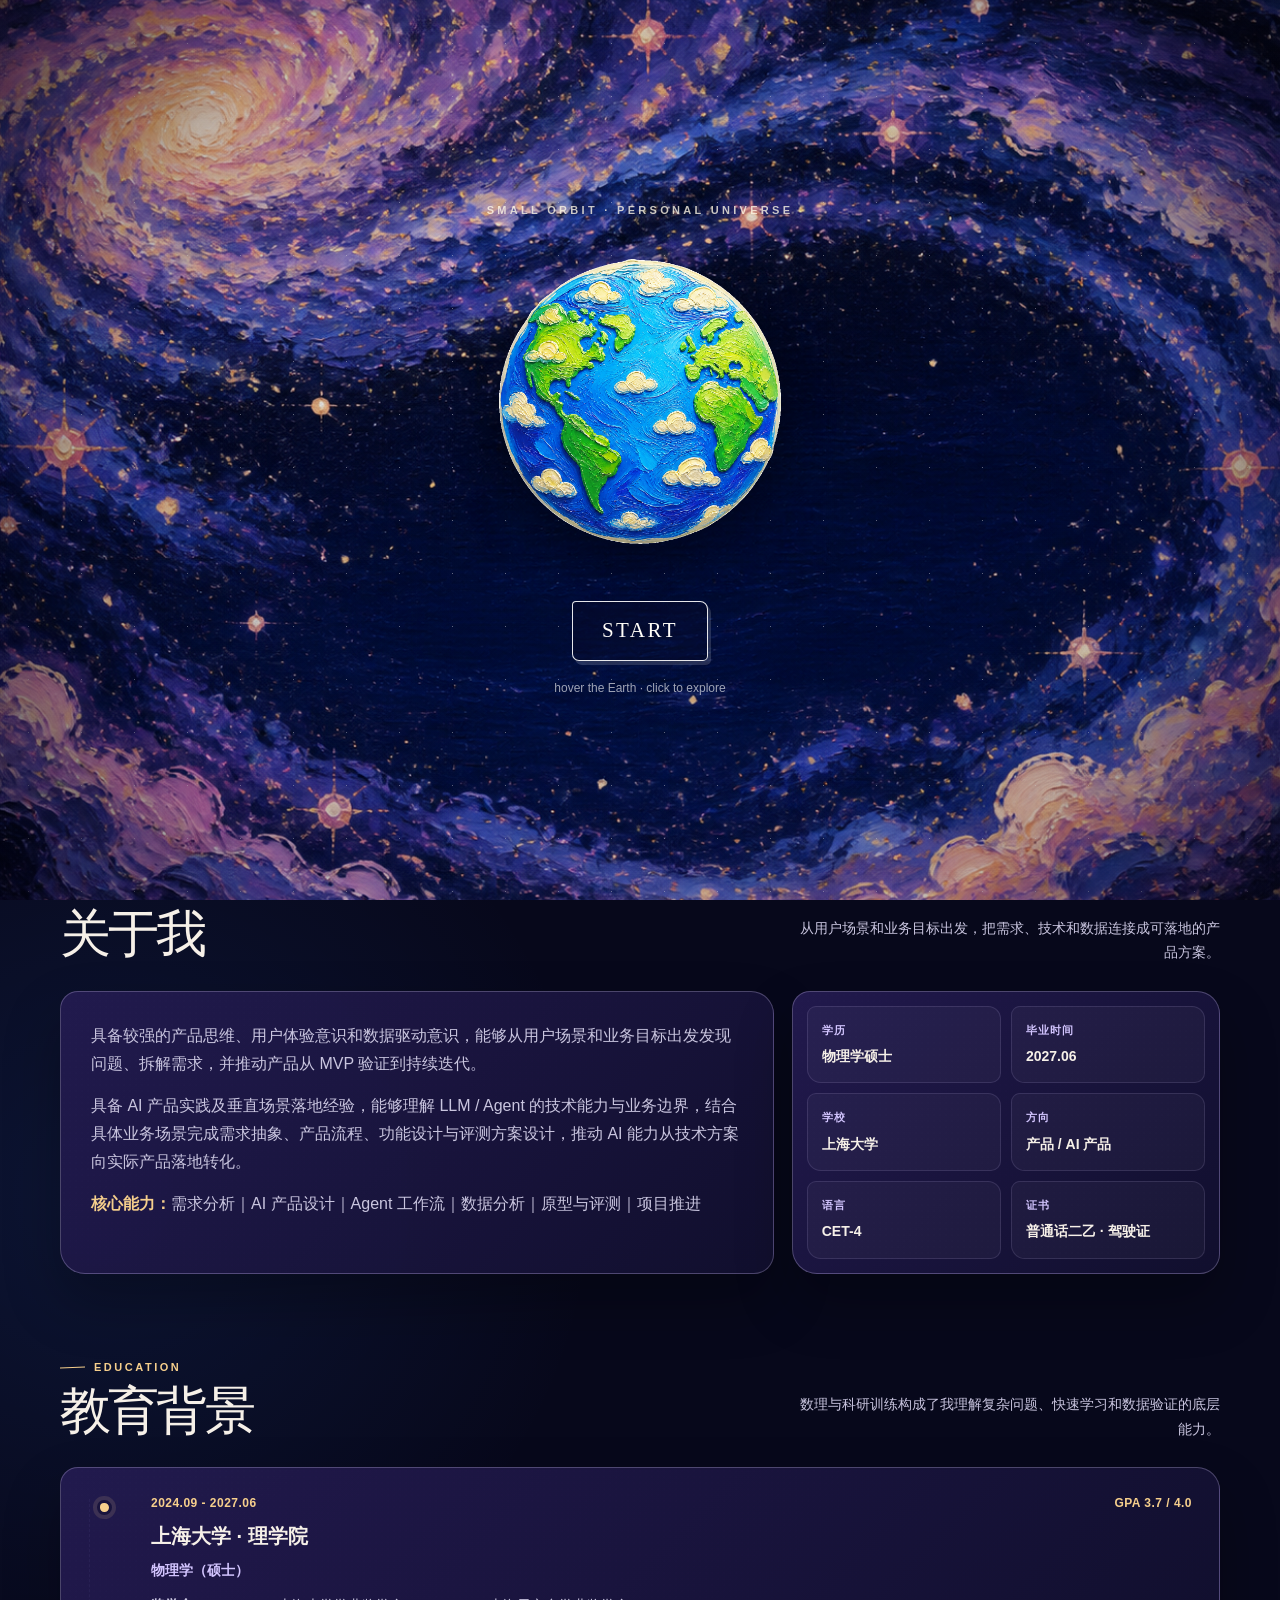
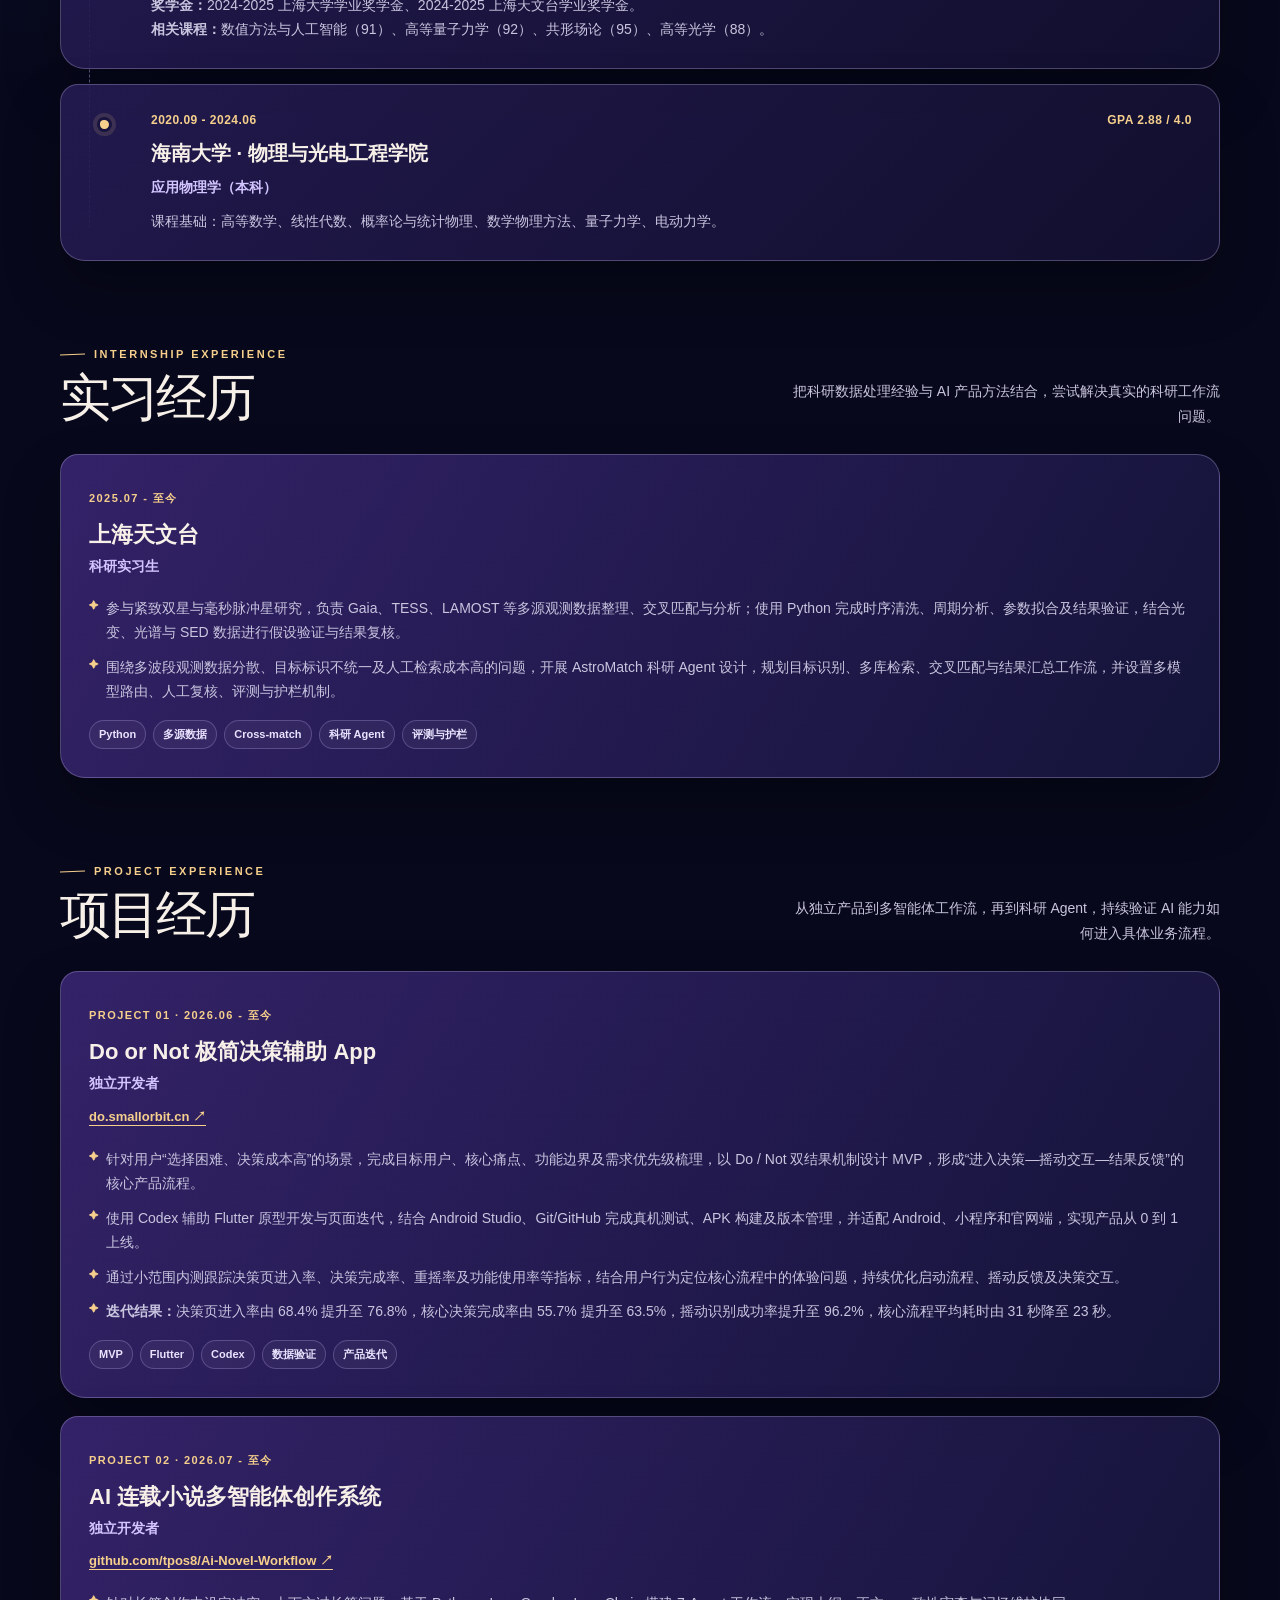
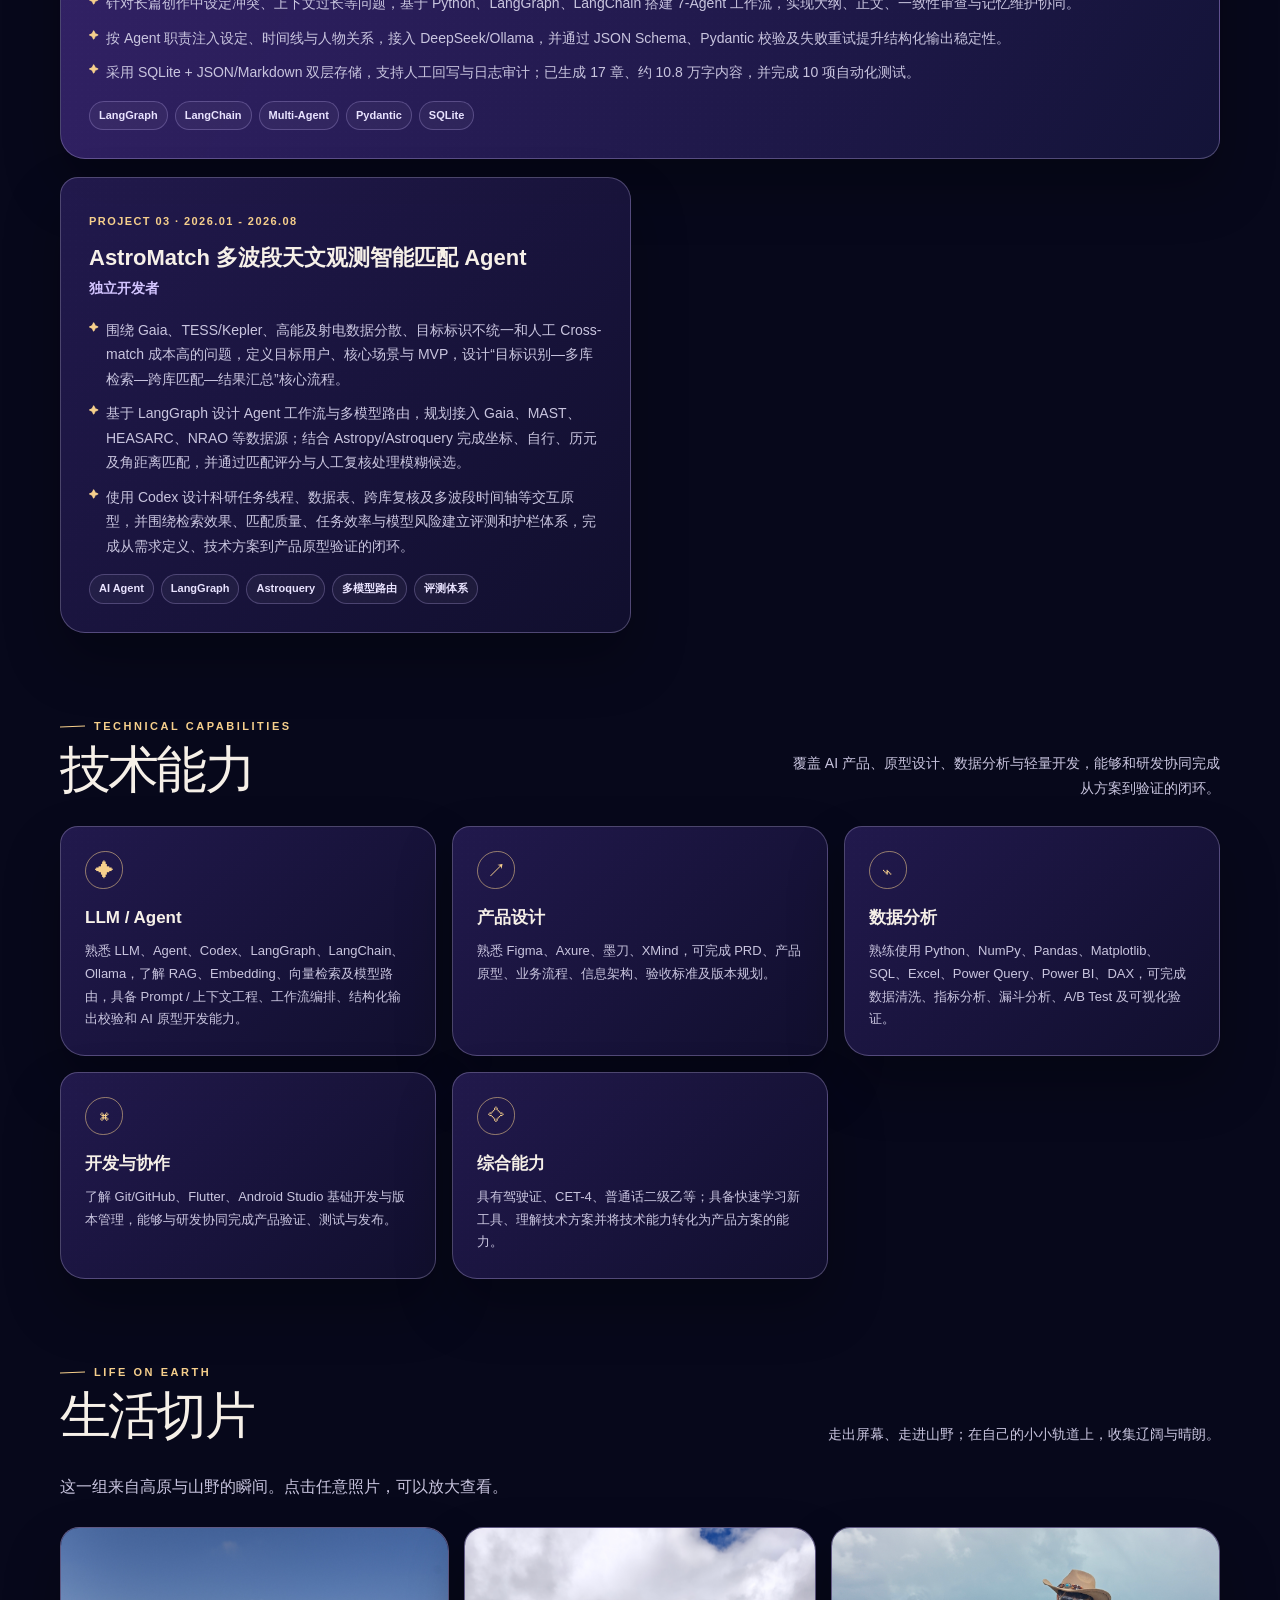
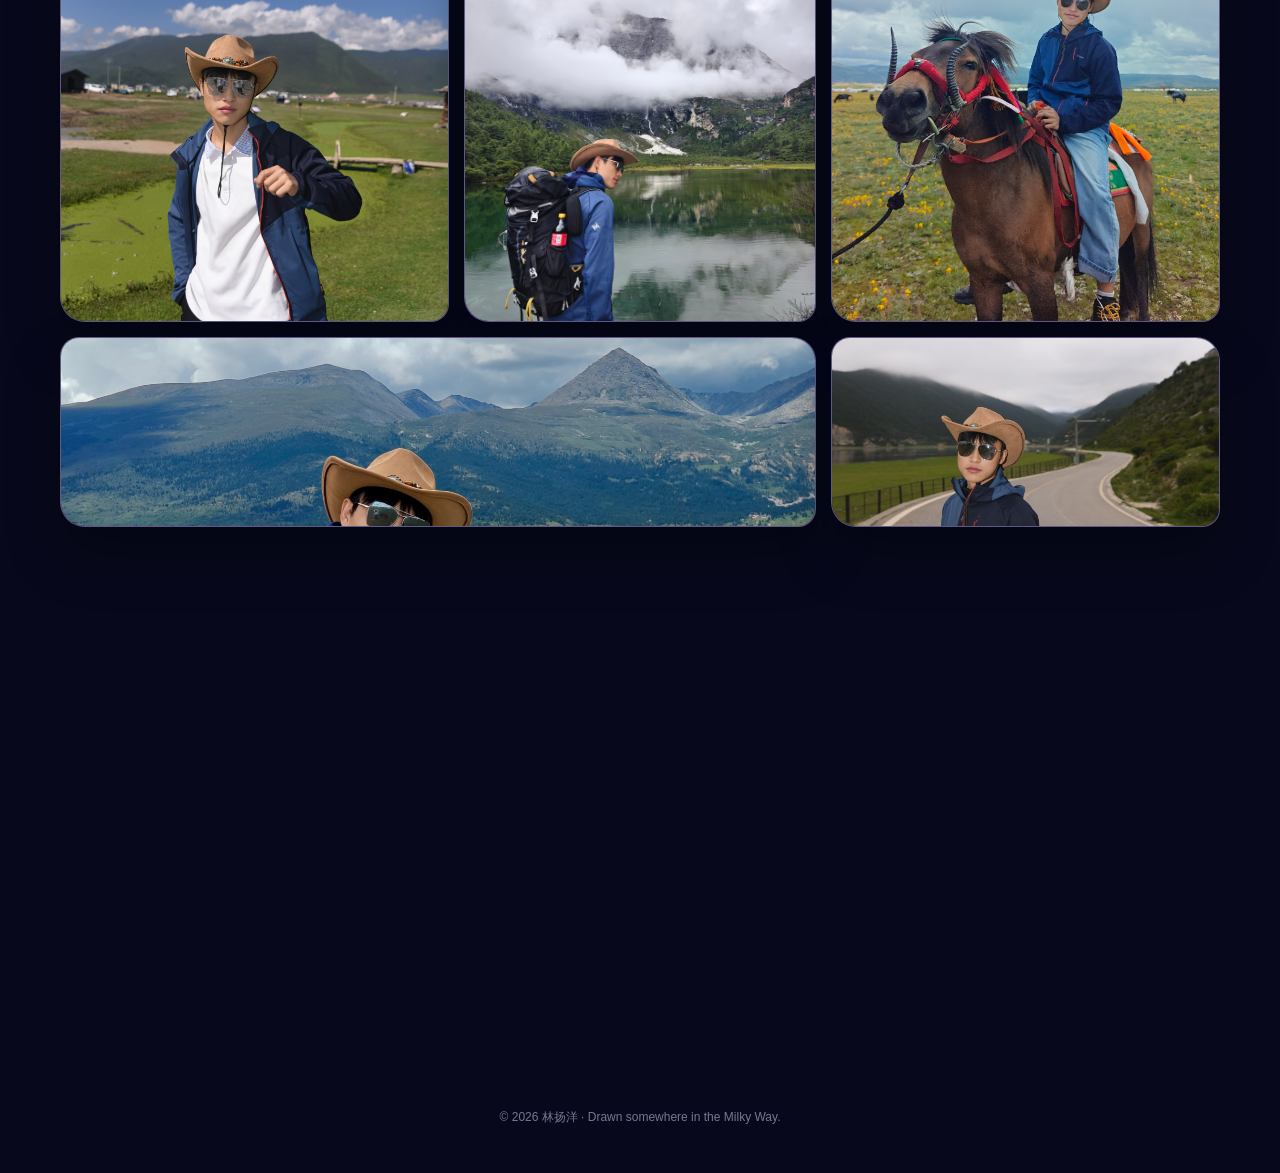
==== commit 0cca68e6: "Refresh resume for AI product roles" ====
--- a/index.html
+++ b/index.html
@@ -3,11 +3,9 @@
 <head>
   <meta charset="UTF-8" />
   <meta name="viewport" content="width=device-width, initial-scale=1.0" />
-  <meta name="description" content="林扬洋的个人网页简历：2027 届物理学硕士，具备销售转化、用户增长与数据分析的复合经历。" />
+  <meta name="description" content="林扬洋的个人网页简历：2027 届上海大学物理学硕士，聚焦产品经理 / AI 产品经理，具备 AI 产品、Agent 工作流、数据分析与垂直场景落地实践。" />
   <meta name="theme-color" content="#080a22" />
-  <title>林扬洋｜Sales · Growth · Data</title>
-  <link rel="preload" as="image" href="assets/earth-cartoon-oil-no-face.png" fetchpriority="high" />
-  <script>try{if(sessionStorage.getItem("small-orbit-visited")==="true")document.documentElement.classList.add("returning-visitor")}catch(e){}</script>
+  <title>林扬洋｜AI Product · Agent · Data</title>
   <style>
     :root {
       --ink: #f6f0e8;
@@ -44,7 +42,6 @@
     img { display: block; max-width: 100%; }
 
     /* Opening scene */
-    .returning-visitor .opening { display: none; }
     .opening {
       position: fixed;
       inset: 0;
@@ -97,7 +94,7 @@
       letter-spacing: .3em;
       text-transform: uppercase;
       opacity: 0;
-      animation: fade-up .55s .65s ease forwards;
+      animation: fade-up .7s 1.6s ease forwards;
     }
     .earth-button {
       position: relative;
@@ -107,7 +104,7 @@
       border-radius: 50%;
       cursor: pointer;
       background: none;
-      animation: earth-arrive 1.15s .04s cubic-bezier(.14,.85,.19,1) both;
+      animation: earth-arrive 2.1s .12s cubic-bezier(.14,.85,.19,1) both;
       transition: transform .36s ease, filter .32s ease;
     }
     .earth-button::before {
@@ -144,7 +141,7 @@
       letter-spacing: .12em;
       text-transform: uppercase;
       opacity: 0;
-      animation: fade-up .55s .78s ease forwards;
+      animation: fade-up .7s 1.75s ease forwards;
       transition: background .2s ease, color .2s ease, transform .2s ease, box-shadow .2s ease;
     }
     .start-button:hover, .start-button:focus-visible {
@@ -154,7 +151,7 @@
       box-shadow: 5px 6px 0 rgba(181, 155, 255, .52);
       transform: translate(-2px, -2px) rotate(-1deg);
     }
-    .opening-note { margin: 17px 0 0; color: rgba(255,255,255,.62); font-size: 12px; opacity: 0; animation: fade-up .55s .92s ease forwards; }
+    .opening-note { margin: 17px 0 0; color: rgba(255,255,255,.62); font-size: 12px; opacity: 0; animation: fade-up .7s 2s ease forwards; }
 
     .grain {
       position: fixed;
@@ -341,7 +338,7 @@
     <div class="opening-content">
       <p class="opening-kicker">small orbit · personal universe</p>
       <button class="earth-button" id="earthButton" type="button" aria-label="进入林扬洋的个人主页">
-        <img class="earth" src="assets/earth-cartoon-oil-no-face.png" alt="卡通油画手绘地球" fetchpriority="high" decoding="async" />
+        <img class="earth" src="assets/earth-cartoon-oil-no-face.png" alt="卡通油画手绘地球" />
       </button>
       <button class="start-button" id="startButton" type="button">start</button>
       <p class="opening-note">hover the Earth · click to explore</p>
@@ -353,7 +350,7 @@
     <div class="container nav">
       <a class="brand" href="#top" aria-label="回到顶部"><span class="brand-star">✦</span><span class="brand-text">林扬洋 · SMALL ORBIT</span></a>
       <nav class="nav-links" id="navLinks" aria-label="页面导航">
-        <a href="#about">关于我</a><a href="#education">教育</a><a href="#experience">经历</a><a href="#projects">项目</a><a href="#skills">技能</a><a href="#life">生活</a>
+        <a href="#about">关于我</a><a href="#education">教育</a><a href="#experience">实习</a><a href="#projects">项目</a><a href="#skills">技能</a><a href="#life">生活</a>
       </nav>
       <div><a class="nav-cta" href="#contact">与我联系 ↗</a><button class="menu" id="menuButton" type="button" aria-label="打开导航菜单">☰</button></div>
     </div>
@@ -363,78 +360,85 @@
     <section class="hero">
       <div class="container hero-grid">
         <div class="reveal">
-          <span class="eyebrow">Sales · Growth · Data</span>
-          <h1>林扬洋<span>把每一次连接，变成可持续的增长。</span></h1>
-          <p class="hero-summary">2027 届物理学硕士。具备<strong>线下零售销售、客户需求沟通、渠道获客、私域运营与数据分析</strong>的复合实践，习惯从真实场景出发，推动一件事从想法走到结果。</p>
-          <div class="hero-actions"><a class="button button-primary" href="#experience">查看我的经历 ↓</a><a class="button button-secondary" href="#contact">联系我</a></div>
-          <div class="contact-strip"><span><a href="tel:17842275174">178 4227 5174</a></span><span><a href="mailto:1349802098@qq.com">1349802098@qq.com</a></span><span><a href="https://github.com/tpos8" target="_blank" rel="noreferrer">GitHub @tpos8 ↗</a></span><span>上海 · 硕士在读</span></div>
+          <span class="eyebrow">AI Product · Agent · Data</span>
+          <h1>林扬洋<span>把技术能力，转化为真正可用的产品。</span></h1>
+          <p class="hero-summary">2027 届上海大学物理学硕士，求职方向为<strong>产品经理 / AI 产品经理</strong>。具备产品思维、用户体验意识和数据驱动意识，并有 LLM / Agent 垂直场景落地、独立产品开发与科研 Agent 设计实践。</p>
+          <div class="hero-actions"><a class="button button-primary" href="#projects">查看项目 ↓</a><a class="button button-secondary" href="#contact">联系我</a></div>
+          <div class="contact-strip"><span><a href="tel:17842275174">178 4227 5174</a></span><span><a href="mailto:1349802098@qq.com">1349802098@qq.com</a></span><span><a href="https://github.com/tpos8" target="_blank" rel="noreferrer">GitHub @tpos8 ↗</a></span><span>上海 · 2027 届硕士</span></div>
         </div>
         <div class="hero-orbit reveal">
-          <div class="portrait"><img src="assets/avatar.png" alt="林扬洋照片" decoding="async" /></div>
-          <span class="orbit-label">AVAILABLE · 2027</span>
+          <div class="portrait"><img src="assets/avatar-2026.webp" alt="林扬洋照片" /></div>
+          <span class="orbit-label">AI PRODUCT · 2027</span>
         </div>
       </div>
     </section>
 
     <section id="about"><div class="container">
-      <div class="section-heading reveal"><div><span class="eyebrow">Profile</span><h2>关于我</h2></div><p>面向销售与客户运营场景，既理解人，也愿意把结果做清楚。</p></div>
+      <div class="section-heading reveal"><div><span class="eyebrow">Profile</span><h2>关于我</h2></div><p>从用户场景和业务目标出发，把需求、技术和数据连接成可落地的产品方案。</p></div>
       <div class="about-grid">
         <article class="paper-card about-copy reveal">
-          <p>我目前就读于上海大学理学院物理学硕士。物理训练让我养成以问题为起点、用数据验证判断的习惯；而线下零售、用户增长与独立产品实践，则让我更关注每一次沟通背后的真实需求。</p>
-          <p>在迪卡侬，我参与顾客接待、运动需求沟通、产品推荐、销售活动执行与门店运营；在家教平台增长项目中，我持续做内容获客、精准触达与私域裂变。这些经历让我相信，好的转化始于真诚理解，终于长期信任。</p>
-          <p><strong>核心能力：</strong>客户需求洞察｜销售转化｜渠道获客｜私域运营｜数据分析</p>
+          <p>具备较强的产品思维、用户体验意识和数据驱动意识，能够从用户场景和业务目标出发发现问题、拆解需求，并推动产品从 MVP 验证到持续迭代。</p>
+          <p>具备 AI 产品实践及垂直场景落地经验，能够理解 LLM / Agent 的技术能力与业务边界，结合具体业务场景完成需求抽象、产品流程、功能设计与评测方案设计，推动 AI 能力从技术方案向实际产品落地转化。</p>
+          <p><strong>核心能力：</strong>需求分析｜AI 产品设计｜Agent 工作流｜数据分析｜原型与评测｜项目推进</p>
         </article>
         <aside class="paper-card fact-grid reveal">
-          <div class="fact"><b>学历</b><span>物理学硕士</span></div><div class="fact"><b>毕业时间</b><span>2027 届</span></div>
-          <div class="fact"><b>现居</b><span>上海</span></div><div class="fact"><b>政治面貌</b><span>共青团员</span></div>
-          <div class="fact"><b>出生年月</b><span>2001.10</span></div><div class="fact"><b>语言</b><span>CET-4</span></div>
+          <div class="fact"><b>学历</b><span>物理学硕士</span></div><div class="fact"><b>毕业时间</b><span>2027.06</span></div>
+          <div class="fact"><b>学校</b><span>上海大学</span></div><div class="fact"><b>方向</b><span>产品 / AI 产品</span></div>
+          <div class="fact"><b>语言</b><span>CET-4</span></div><div class="fact"><b>证书</b><span>普通话二乙 · 驾驶证</span></div>
         </aside>
       </div>
     </div></section>
 
     <section id="education"><div class="container">
-      <div class="section-heading reveal"><div><span class="eyebrow">Education</span><h2>教育背景</h2></div><p>严谨的数理训练，是我快速学习业务、分析问题的底层能力。</p></div>
+      <div class="section-heading reveal"><div><span class="eyebrow">Education</span><h2>教育背景</h2></div><p>数理与科研训练构成了我理解复杂问题、快速学习和数据验证的底层能力。</p></div>
       <div class="route">
-        <article class="paper-card route-item reveal"><div class="route-dot"></div><div><div class="route-meta"><span>2024.09 - 至今</span><span>GPA 3.7 / 4.0</span></div><h3>上海大学 · 理学院</h3><h4>物理学（硕士）</h4><p><strong>奖学金：</strong>2024-2025 上海大学学业奖学金、2024-2025 上海天文台学业奖学金。主修高等量子力学（92）、共形场论（95）、数值方法与人工智能（91）、高等光学（88）。</p></div></article>
-        <article class="paper-card route-item reveal"><div class="route-dot"></div><div><div class="route-meta"><span>2020.09 - 2024.06</span><span>GPA 2.88 / 4.0</span></div><h3>海南大学 · 物理与光电工程学院</h3><h4>应用物理学（本科）</h4><p>系统学习高等数学、线性代数、概率论与统计物理、力学、热学、电磁学、数学物理方法、量子力学与电动力学等课程。</p></div></article>
+        <article class="paper-card route-item reveal"><div class="route-dot"></div><div><div class="route-meta"><span>2024.09 - 2027.06</span><span>GPA 3.7 / 4.0</span></div><h3>上海大学 · 理学院</h3><h4>物理学（硕士）</h4><p><strong>奖学金：</strong>2024-2025 上海大学学业奖学金、2024-2025 上海天文台学业奖学金。<br><strong>相关课程：</strong>数值方法与人工智能（91）、高等量子力学（92）、共形场论（95）、高等光学（88）。</p></div></article>
+        <article class="paper-card route-item reveal"><div class="route-dot"></div><div><div class="route-meta"><span>2020.09 - 2024.06</span><span>GPA 2.88 / 4.0</span></div><h3>海南大学 · 物理与光电工程学院</h3><h4>应用物理学（本科）</h4><p>课程基础：高等数学、线性代数、概率论与统计物理、数学物理方法、量子力学、电动力学。</p></div></article>
       </div>
     </div></section>
 
     <section id="experience"><div class="container">
-      <div class="section-heading reveal"><div><span class="eyebrow">Work Experience</span><h2>工作经历</h2></div><p>从一线顾客接待，到增长链路设计；所有能力都回到“连接人、促成结果”。</p></div>
+      <div class="section-heading reveal"><div><span class="eyebrow">Internship Experience</span><h2>实习经历</h2></div><p>把科研数据处理经验与 AI 产品方法结合，尝试解决真实的科研工作流问题。</p></div>
       <div class="project-grid">
-        <article class="paper-card project featured reveal"><span class="project-number">EXPERIENCE 01 · 2024.04 - 2024.07</span><h3>迪卡侬（上海）体育用品有限公司海口大英山分公司</h3><div class="project-role">销售助理</div><ul><li><strong>顾客接待与销售转化：</strong>面向门店及全渠道顾客提供专业接待，主动了解运动场景与实际需求，匹配并推荐合适产品；完成收银、退换货等日常运营工作。</li><li><strong>销售活动与顾客运营：</strong>参与产品试用、礼品卡推广、运动社群等销售促进项目与活动执行，通过互动体验提升顾客参与度与转化意愿；维护线上商城、门店及社交平台的顾客关系。</li><li><strong>商品陈列与运营保障：</strong>负责商品陈列、补货与整理，保障货架整洁、库存充足并符合品牌展示标准；严格遵守运营与数据安全规范。</li></ul><div class="tags"><span class="tag">顾客接待</span><span class="tag">需求沟通</span><span class="tag">产品推荐</span><span class="tag">销售活动</span><span class="tag">门店运营</span></div></article>
+        <article class="paper-card project featured reveal"><span class="project-number">2025.07 - 至今</span><h3>上海天文台</h3><div class="project-role">科研实习生</div><ul>
+          <li>参与紧致双星与毫秒脉冲星研究，负责 Gaia、TESS、LAMOST 等多源观测数据整理、交叉匹配与分析；使用 Python 完成时序清洗、周期分析、参数拟合及结果验证，结合光变、光谱与 SED 数据进行假设验证与结果复核。</li>
+          <li>围绕多波段观测数据分散、目标标识不统一及人工检索成本高的问题，开展 AstroMatch 科研 Agent 设计，规划目标识别、多库检索、交叉匹配与结果汇总工作流，并设置多模型路由、人工复核、评测与护栏机制。</li>
+        </ul><div class="tags"><span class="tag">Python</span><span class="tag">多源数据</span><span class="tag">Cross-match</span><span class="tag">科研 Agent</span><span class="tag">评测与护栏</span></div></article>
       </div>
     </div></section>
 
     <section id="projects"><div class="container">
-      <div class="section-heading reveal"><div><span class="eyebrow">Selected Work</span><h2>项目经历</h2></div><p>增长、产品和数据交织成一条完整路径：理解用户、设计触达、持续迭代。</p></div>
+      <div class="section-heading reveal"><div><span class="eyebrow">Project Experience</span><h2>项目经历</h2></div><p>从独立产品到多智能体工作流，再到科研 Agent，持续验证 AI 能力如何进入具体业务流程。</p></div>
       <div class="project-grid">
-        <article class="paper-card project featured reveal"><span class="project-number">PROJECT 01 · 2025.05 - 至今</span><h3>家教平台教师端用户增长体系搭建与优化</h3><div class="project-role">用户增长负责人</div><ul><li><strong>多渠道内容矩阵与获客优化：</strong>负责小红书、抖音、闲鱼等核心社媒平台内容分发与引流，建立图文及视频类高转化内容，提升曝光并降低获客成本。</li><li><strong>精准人群渗透与竞品截流：</strong>搭建“大学生兼职”“找家教”等行业关键词库，对同业高热度帖子评论区及求职大学生、家长用户发帖进行精细化截流，提高私信有效回复率。</li><li><strong>私域增长与裂变机制：</strong>设计并落地“老带新”阶梯式奖励推荐机制，以物质奖励和平台曝光资源双重驱动，激发存量教师的社交网络价值。</li></ul><div class="tags"><span class="tag">内容获客</span><span class="tag">小红书 / 抖音 / 闲鱼</span><span class="tag">关键词运营</span><span class="tag">私域裂变</span><span class="tag">增长策略</span></div></article>
-        <article class="paper-card project reveal"><span class="project-number">PROJECT 02 · 2026.06 - 至今</span><h3>Do or Not 极简决策辅助 App</h3><div class="project-role">产品负责人 / 独立开发者</div><a class="project-link" href="https://do.smallorbit.cn" target="_blank" rel="noreferrer">do.smallorbit.cn ↗</a><ul><li>围绕“选择困难”场景完成产品定义、交互设计、测试迭代与官网部署。</li><li>独立推进开发、测试、发布，形成从需求到上线的完整闭环。</li></ul><div class="tags"><span class="tag">用户洞察</span><span class="tag">产品迭代</span><span class="tag">独立部署</span></div></article>
-        <article class="paper-card project reveal"><span class="project-number">PROJECT 03 · 2023.06 - 2024.06</span><h3>基于 TESS 恒星光变曲线的磁活动特征分析</h3><div class="project-role">数据分析助理</div><ul><li>针对约 108 万条光变曲线，使用 SQL、NumPy、Pandas 完成筛选、清洗、质量过滤与特征提取。</li><li>构建周期搜索、MCMC 拟合与可视化验证流程，为研究提供定量支持。</li></ul><div class="tags"><span class="tag">SQL</span><span class="tag">Python</span><span class="tag">数据清洗</span><span class="tag">统计分析</span></div></article>
-        <article class="paper-card project featured reveal"><span class="project-number">PROJECT 04 · 2026.07 - 至今</span><h3>AI 连载小说多智能体创作系统</h3><div class="project-role">独立开发者</div><a class="project-link" href="https://github.com/tpos8/Ai-Novel-Workflow" target="_blank" rel="noreferrer">github.com/tpos8/Ai-Novel-Workflow ↗</a><ul><li>基于 Python、LangGraph 与 LangChain 构建覆盖大纲、设定、章节规划、正文生成、一致性审查和记忆维护的 7-Agent 连载创作流程。</li><li>封装双模型网关，并通过 JSON Schema、Pydantic 校验与失败重试提升结构化输出稳定性；已沉淀 17 章、约 10.8 万字内容。</li></ul><div class="tags"><span class="tag">AI Agent</span><span class="tag">LangGraph</span><span class="tag">工作流设计</span><span class="tag">Python</span></div></article>
+        <article class="paper-card project featured reveal"><span class="project-number">PROJECT 01 · 2026.06 - 至今</span><h3>Do or Not 极简决策辅助 App</h3><div class="project-role">独立开发者</div><a class="project-link" href="https://do.smallorbit.cn" target="_blank" rel="noreferrer">do.smallorbit.cn ↗</a><ul>
+          <li>针对用户“选择困难、决策成本高”的场景，完成目标用户、核心痛点、功能边界及需求优先级梳理，以 Do / Not 双结果机制设计 MVP，形成“进入决策—摇动交互—结果反馈”的核心产品流程。</li>
+          <li>使用 Codex 辅助 Flutter 原型开发与页面迭代，结合 Android Studio、Git/GitHub 完成真机测试、APK 构建及版本管理，并适配 Android、小程序和官网端，实现产品从 0 到 1 上线。</li>
+          <li>通过小范围内测跟踪决策页进入率、决策完成率、重摇率及功能使用率等指标，结合用户行为定位核心流程中的体验问题，持续优化启动流程、摇动反馈及决策交互。</li>
+          <li><strong>迭代结果：</strong>决策页进入率由 68.4% 提升至 76.8%，核心决策完成率由 55.7% 提升至 63.5%，摇动识别成功率提升至 96.2%，核心流程平均耗时由 31 秒降至 23 秒。</li>
+        </ul><div class="tags"><span class="tag">MVP</span><span class="tag">Flutter</span><span class="tag">Codex</span><span class="tag">数据验证</span><span class="tag">产品迭代</span></div></article>
+
+        <article class="paper-card project featured reveal"><span class="project-number">PROJECT 02 · 2026.07 - 至今</span><h3>AI 连载小说多智能体创作系统</h3><div class="project-role">独立开发者</div><a class="project-link" href="https://github.com/tpos8/Ai-Novel-Workflow" target="_blank" rel="noreferrer">github.com/tpos8/Ai-Novel-Workflow ↗</a><ul>
+          <li>针对长篇创作中设定冲突、上下文过长等问题，基于 Python、LangGraph、LangChain 搭建 7-Agent 工作流，实现大纲、正文、一致性审查与记忆维护协同。</li>
+          <li>按 Agent 职责注入设定、时间线与人物关系，接入 DeepSeek/Ollama，并通过 JSON Schema、Pydantic 校验及失败重试提升结构化输出稳定性。</li>
+          <li>采用 SQLite + JSON/Markdown 双层存储，支持人工回写与日志审计；已生成 17 章、约 10.8 万字内容，并完成 10 项自动化测试。</li>
+        </ul><div class="tags"><span class="tag">LangGraph</span><span class="tag">LangChain</span><span class="tag">Multi-Agent</span><span class="tag">Pydantic</span><span class="tag">SQLite</span></div></article>
+
+        <article class="paper-card project reveal"><span class="project-number">PROJECT 03 · 2026.01 - 2026.08</span><h3>AstroMatch 多波段天文观测智能匹配 Agent</h3><div class="project-role">独立开发者</div><ul>
+          <li>围绕 Gaia、TESS/Kepler、高能及射电数据分散、目标标识不统一和人工 Cross-match 成本高的问题，定义目标用户、核心场景与 MVP，设计“目标识别—多库检索—跨库匹配—结果汇总”核心流程。</li>
+          <li>基于 LangGraph 设计 Agent 工作流与多模型路由，规划接入 Gaia、MAST、HEASARC、NRAO 等数据源；结合 Astropy/Astroquery 完成坐标、自行、历元及角距离匹配，并通过匹配评分与人工复核处理模糊候选。</li>
+          <li>使用 Codex 设计科研任务线程、数据表、跨库复核及多波段时间轴等交互原型，并围绕检索效果、匹配质量、任务效率与模型风险建立评测和护栏体系，完成从需求定义、技术方案到产品原型验证的闭环。</li>
+        </ul><div class="tags"><span class="tag">AI Agent</span><span class="tag">LangGraph</span><span class="tag">Astroquery</span><span class="tag">多模型路由</span><span class="tag">评测体系</span></div></article>
       </div>
     </div></section>
 
     <section id="skills"><div class="container">
-      <div class="section-heading reveal"><div><span class="eyebrow">Capabilities</span><h2>专业技能</h2></div><p>让我在销售、增长与业务分析之间顺畅切换的一组实用能力。</p></div>
+      <div class="section-heading reveal"><div><span class="eyebrow">Technical Capabilities</span><h2>技术能力</h2></div><p>覆盖 AI 产品、原型设计、数据分析与轻量开发，能够和研发协同完成从方案到验证的闭环。</p></div>
       <div class="skills-grid">
-        <article class="paper-card skill reveal"><div class="skill-mark">✦</div><h3>销售与客户运营</h3><p>具备线下零售顾客接待、需求挖掘、产品推荐、销售活动执行、退换货处理和顾客关系维护经验，重视服务体验与长期关系。</p></article>
-        <article class="paper-card skill reveal"><div class="skill-mark">↗</div><h3>用户增长与渠道运营</h3><p>具备小红书、抖音、闲鱼等平台内容获客、关键词截流、私域承接及老带新裂变实践，能围绕目标人群设计触达与转化路径。</p></article>
-        <article class="paper-card skill reveal"><div class="skill-mark">⌁</div><h3>数据分析与办公工具</h3><p>熟练使用 Excel（VLOOKUP、XLOOKUP、数据透视表）、Power BI；熟悉 SQL、Python、Power Query，可进行业务数据清洗、分析与可视化。</p></article>
-        <article class="paper-card skill reveal"><div class="skill-mark">◌</div><h3>AI 与产品实践</h3><p>能够从用户场景出发拆解需求、设计流程、验证体验并持续迭代；具备从 0 到 1 推进轻量产品落地的实践。</p></article>
-        <article class="paper-card skill reveal"><div class="skill-mark">⌘</div><h3>智能体与开发工具</h3><p>熟悉 Codex、OpenClaw、Flutter、Android Studio 与 Git / GitHub 的协作流程，能够通过 AI 协同提升开发与问题定位效率。</p></article>
-        <article class="paper-card skill reveal"><div class="skill-mark">⟡</div><h3>证书与语言</h3><p>大学英语四级（CET-4）；普通话二级乙等。</p></article>
-      </div>
-    </div></section>
-
-    <section id="strengths"><div class="container">
-      <div class="section-heading reveal"><div><span class="eyebrow">Strengths</span><h2>个人优势</h2></div><p>在快节奏、结果导向的环境里，稳定地把事做成。</p></div>
-      <div class="strength-grid">
-        <article class="paper-card strength reveal"><div class="strength-index">01</div><h3>结果导向的执行力</h3><p>习惯先明确目标、拆解任务并持续跟进结果，能够适应销售岗位的快节奏与结果导向。</p></article>
-        <article class="paper-card strength reveal"><div class="strength-index">02</div><h3>主动沟通与倾听</h3><p>重视需求理解，能在顾客接待、用户跟进和团队协作中保持耐心、清晰且有反馈的沟通。</p></article>
-        <article class="paper-card strength reveal"><div class="strength-index">03</div><h3>快速学习与适应</h3><p>面对新产品、新业务和新工具会主动查资料并快速上手，能把产品卖点转化为面向客户的表达。</p></article>
+        <article class="paper-card skill reveal"><div class="skill-mark">✦</div><h3>LLM / Agent</h3><p>熟悉 LLM、Agent、Codex、LangGraph、LangChain、Ollama，了解 RAG、Embedding、向量检索及模型路由，具备 Prompt / 上下文工程、工作流编排、结构化输出校验和 AI 原型开发能力。</p></article>
+        <article class="paper-card skill reveal"><div class="skill-mark">↗</div><h3>产品设计</h3><p>熟悉 Figma、Axure、墨刀、XMind，可完成 PRD、产品原型、业务流程、信息架构、验收标准及版本规划。</p></article>
+        <article class="paper-card skill reveal"><div class="skill-mark">⌁</div><h3>数据分析</h3><p>熟练使用 Python、NumPy、Pandas、Matplotlib、SQL、Excel、Power Query、Power BI、DAX，可完成数据清洗、指标分析、漏斗分析、A/B Test 及可视化验证。</p></article>
+        <article class="paper-card skill reveal"><div class="skill-mark">⌘</div><h3>开发与协作</h3><p>了解 Git/GitHub、Flutter、Android Studio 基础开发与版本管理，能够与研发协同完成产品验证、测试与发布。</p></article>
+        <article class="paper-card skill reveal"><div class="skill-mark">⟡</div><h3>综合能力</h3><p>具有驾驶证、CET-4、普通话二级乙等；具备快速学习新工具、理解技术方案并将技术能力转化为产品方案的能力。</p></article>
       </div>
     </div></section>
 
@@ -442,23 +446,23 @@
       <div class="section-heading reveal"><div><span class="eyebrow">Life on Earth</span><h2>生活切片</h2></div><p>走出屏幕、走进山野；在自己的小小轨道上，收集辽阔与晴朗。</p></div>
       <p class="life-intro reveal">这一组来自高原与山野的瞬间。点击任意照片，可以放大查看。</p>
       <div class="life-gallery">
-        <button class="life-photo reveal" type="button" data-photo="assets/life-01.jpg" aria-label="查看草原牛仔帽照片"><img src="assets/life-01.jpg" alt="草原上的林扬洋，戴着牛仔帽" loading="lazy" decoding="async" /><span class="photo-note">wide open sky</span></button>
-        <button class="life-photo reveal" type="button" data-photo="assets/life-02.jpg" aria-label="查看山湖徒步照片"><img src="assets/life-02.jpg" alt="云雾山湖边徒步的林扬洋" loading="lazy" decoding="async" /><span class="photo-note">into the wild</span></button>
-        <button class="life-photo reveal" type="button" data-photo="assets/life-03.jpg" aria-label="查看骑马照片"><img src="assets/life-03.jpg" alt="草原上骑马的林扬洋" loading="lazy" decoding="async" /><span class="photo-note">ride with wind</span></button>
-        <button class="life-photo reveal" type="button" data-photo="assets/life-04.jpg" aria-label="查看草原合影"><img src="assets/life-04.jpg" alt="草原花海中的林扬洋" loading="lazy" decoding="async" /><span class="photo-note">a good day</span></button>
-        <button class="life-photo reveal" type="button" data-photo="assets/life-05.jpg" aria-label="查看山路照片"><img src="assets/life-05.jpg" alt="山路边的林扬洋" loading="lazy" decoding="async" /><span class="photo-note">keep going</span></button>
+        <button class="life-photo reveal" type="button" data-photo="assets/life-01.jpg" aria-label="查看草原牛仔帽照片"><img src="assets/life-01.jpg" alt="草原上的林扬洋，戴着牛仔帽" /><span class="photo-note">wide open sky</span></button>
+        <button class="life-photo reveal" type="button" data-photo="assets/life-02.jpg" aria-label="查看山湖徒步照片"><img src="assets/life-02.jpg" alt="云雾山湖边徒步的林扬洋" /><span class="photo-note">into the wild</span></button>
+        <button class="life-photo reveal" type="button" data-photo="assets/life-03.jpg" aria-label="查看骑马照片"><img src="assets/life-03.jpg" alt="草原上骑马的林扬洋" /><span class="photo-note">ride with wind</span></button>
+        <button class="life-photo reveal" type="button" data-photo="assets/life-04.jpg" aria-label="查看草原合影"><img src="assets/life-04.jpg" alt="草原花海中的林扬洋" /><span class="photo-note">a good day</span></button>
+        <button class="life-photo reveal" type="button" data-photo="assets/life-05.jpg" aria-label="查看山路照片"><img src="assets/life-05.jpg" alt="山路边的林扬洋" /><span class="photo-note">keep going</span></button>
       </div>
     </div></section>
 
     <section id="contact"><div class="container">
-      <article class="paper-card contact-card reveal"><div><span class="eyebrow">Contact</span><h2>很高兴，与你在同一片星系相遇。</h2><p>期待销售、客户运营、用户增长或业务分析方向的交流机会。欢迎通过电话、邮件或 GitHub 联系我。</p></div><div class="contact-list"><div class="contact-item">电话：<a href="tel:17842275174">178 4227 5174</a></div><div class="contact-item">邮箱：<a href="mailto:1349802098@qq.com">1349802098@qq.com</a></div><div class="contact-item">GitHub：<a href="https://github.com/tpos8" target="_blank" rel="noreferrer">github.com/tpos8 ↗</a></div><div class="contact-item">所在地：中国 · 上海</div><div class="contact-item">求职状态：2027 届硕士毕业生</div></div></article>
+      <article class="paper-card contact-card reveal"><div><span class="eyebrow">Contact</span><h2>很高兴，与你在同一片星系相遇。</h2><p>期待产品经理、AI 产品经理及 AI 垂直场景落地方向的交流机会。欢迎通过电话、邮件或 GitHub 联系我。</p></div><div class="contact-list"><div class="contact-item">电话：<a href="tel:17842275174">178 4227 5174</a></div><div class="contact-item">邮箱：<a href="mailto:1349802098@qq.com">1349802098@qq.com</a></div><div class="contact-item">GitHub：<a href="https://github.com/tpos8" target="_blank" rel="noreferrer">github.com/tpos8 ↗</a></div><div class="contact-item">所在地：中国 · 上海</div><div class="contact-item">求职方向：产品经理 / AI 产品经理</div></div></article>
     </div></section>
   </main>
   <footer>© <span id="year"></span> 林扬洋 · Drawn somewhere in the Milky Way.</footer>
   <div class="lightbox" id="lightbox" aria-hidden="true" role="dialog" aria-label="生活照片预览"><figure><button id="lightboxClose" type="button" aria-label="关闭照片预览">×</button><img id="lightboxImage" src="" alt="" /></figure></div>
   <script>
     const opening = document.getElementById('opening');
-    const enterSite = () => { opening.classList.add('is-dismissed'); document.documentElement.classList.add('returning-visitor'); try { sessionStorage.setItem('small-orbit-visited', 'true'); } catch (e) {} };
+    const enterSite = () => { opening.classList.add('is-dismissed'); sessionStorage.setItem('small-orbit-visited', 'true'); };
     document.getElementById('earthButton').addEventListener('click', enterSite);
     document.getElementById('startButton').addEventListener('click', enterSite);
     document.getElementById('menuButton').addEventListener('click', () => document.getElementById('navLinks').classList.toggle('open'));
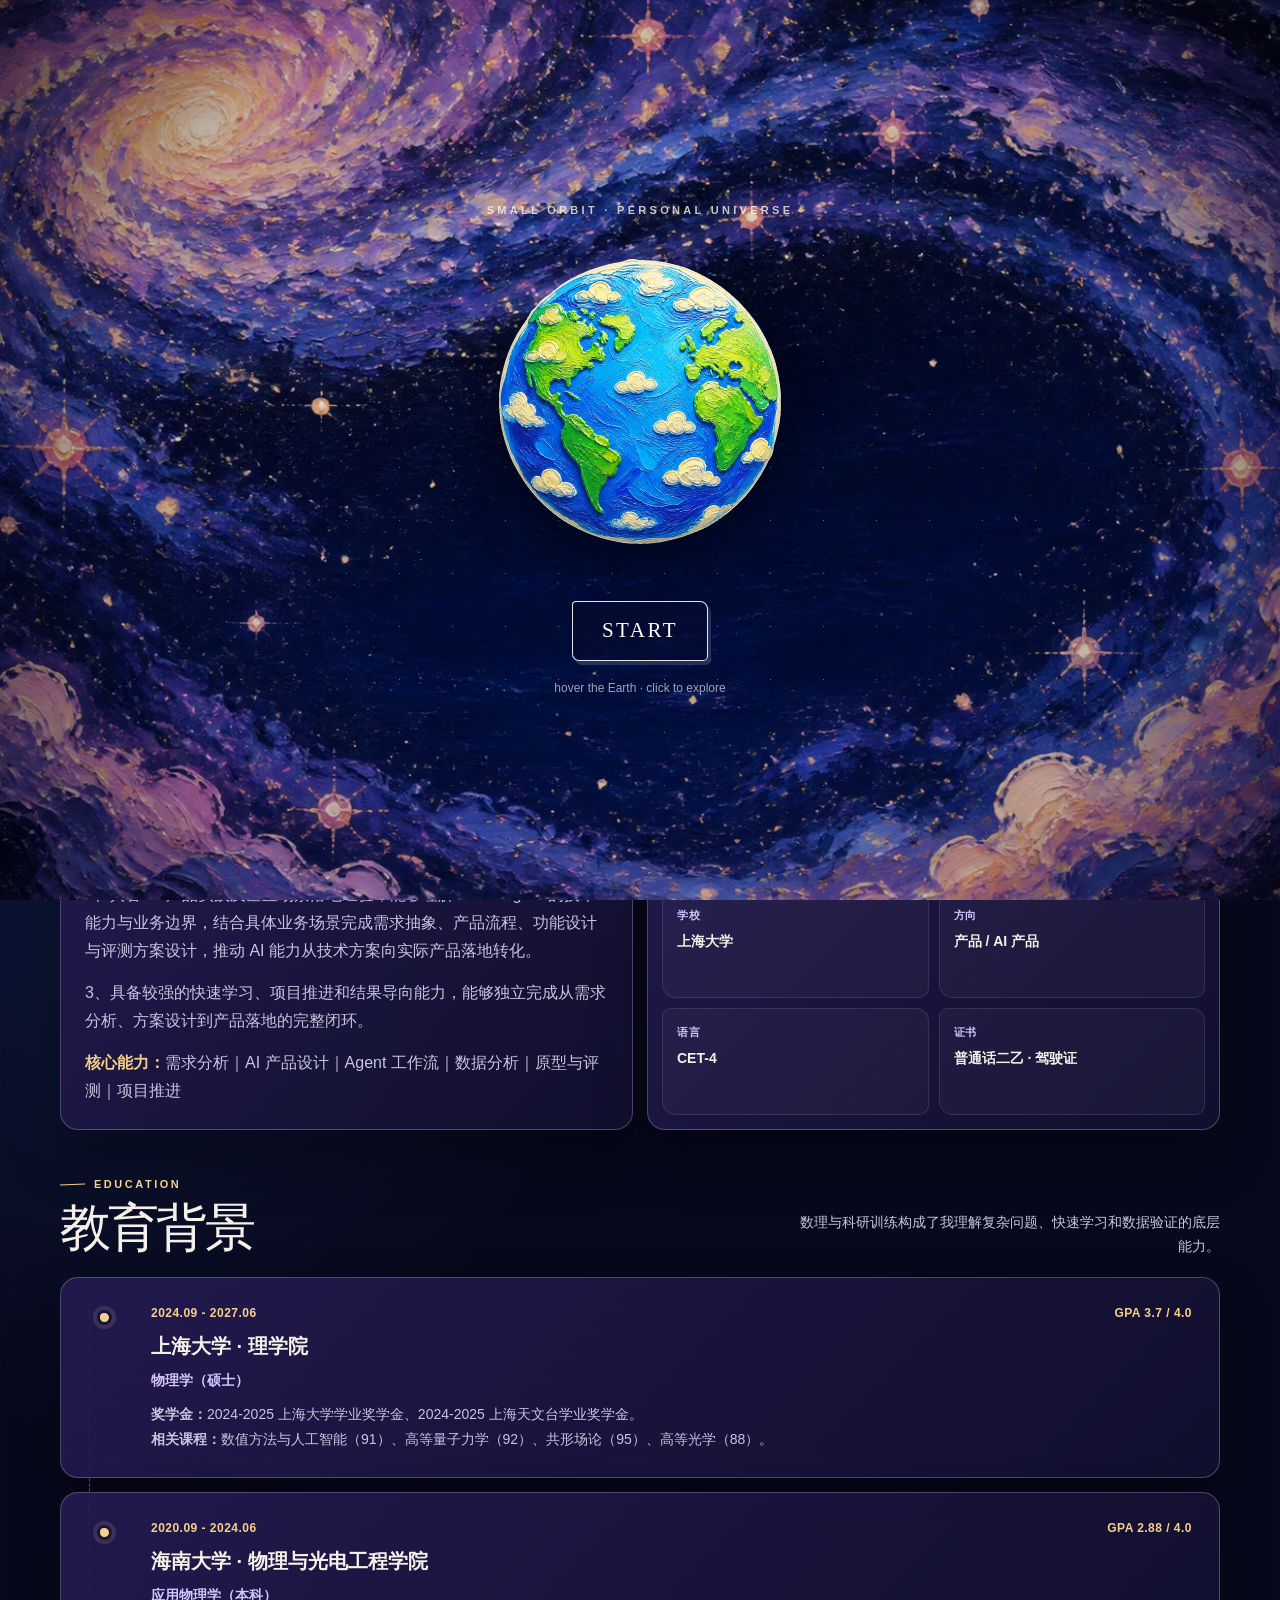
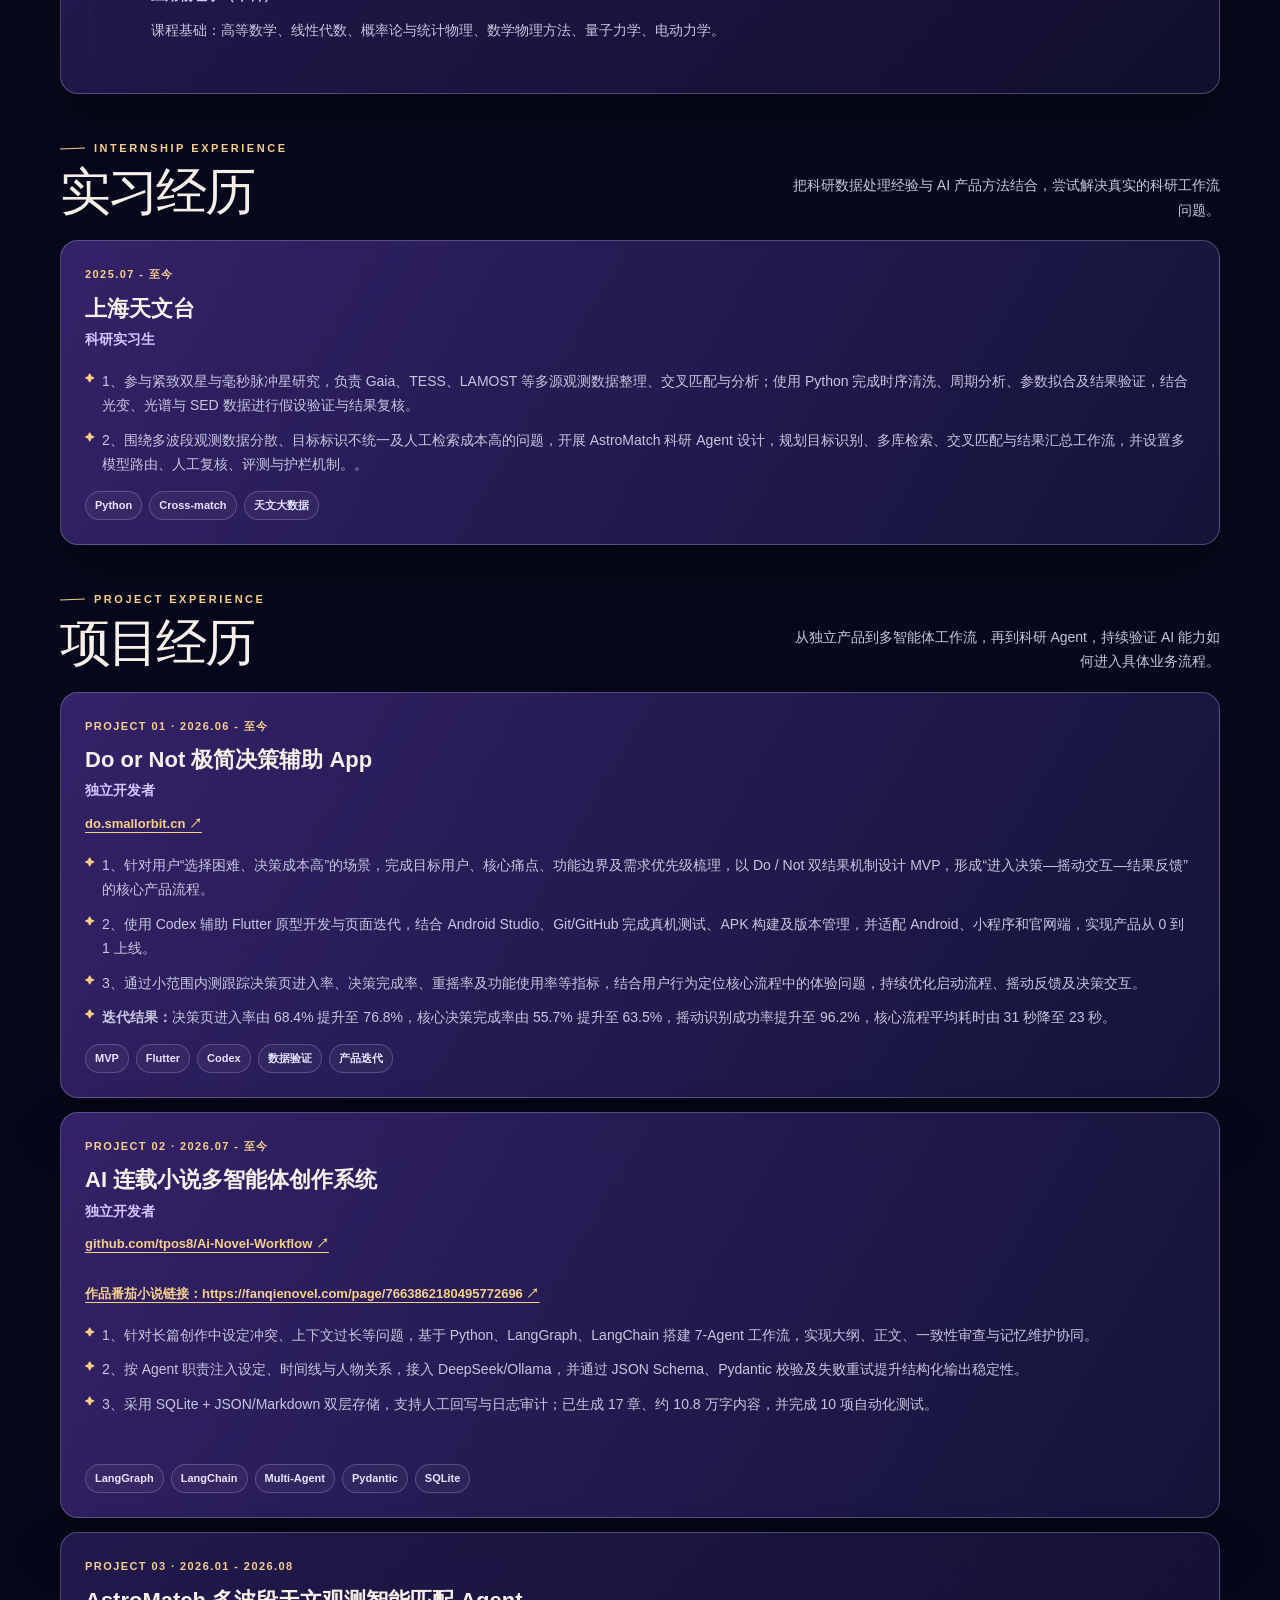
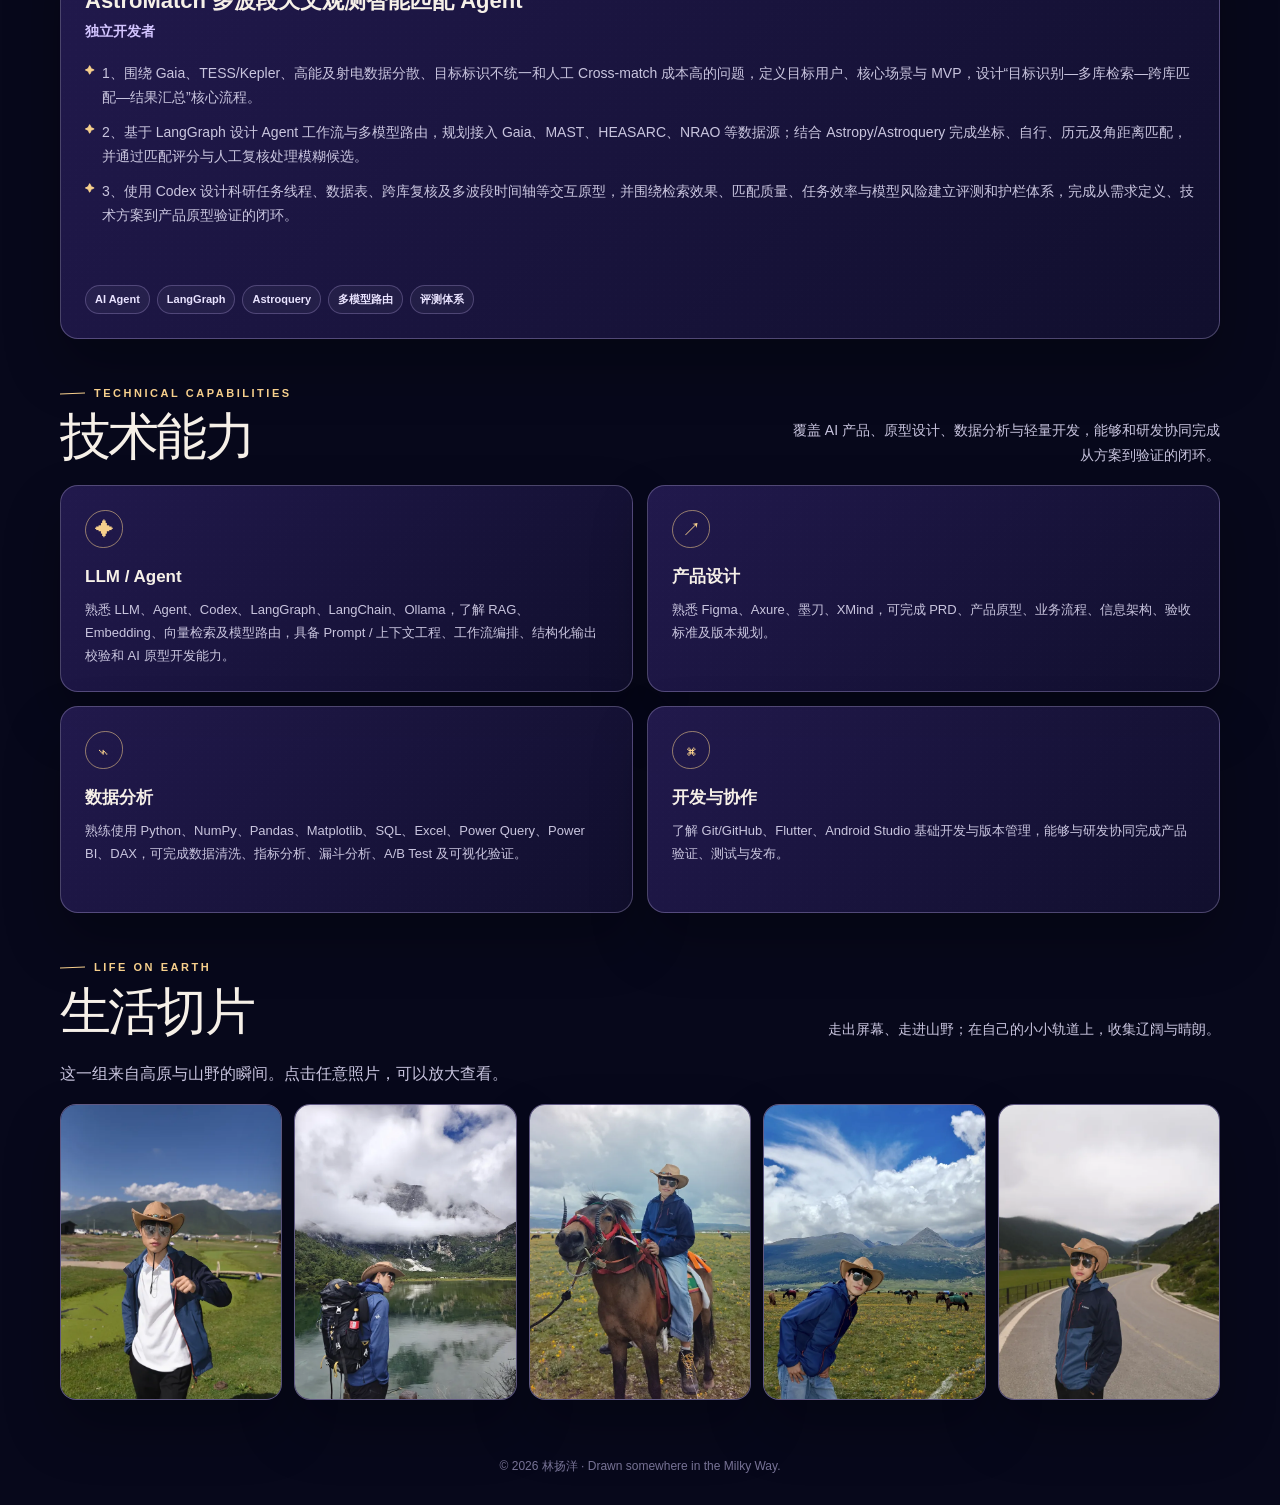
==== commit 82c6be21: "Add files via upload" ====
--- a/index.html
+++ b/index.html
@@ -6,6 +6,10 @@
   <meta name="description" content="林扬洋的个人网页简历：2027 届上海大学物理学硕士，聚焦产品经理 / AI 产品经理，具备 AI 产品、Agent 工作流、数据分析与垂直场景落地实践。" />
   <meta name="theme-color" content="#080a22" />
   <title>林扬洋｜AI Product · Agent · Data</title>
+  <link rel="preload" as="image" href="assets/opening-galaxy.webp" type="image/webp" media="(min-width: 581px)" fetchpriority="high" />
+  <link rel="preload" as="image" href="assets/opening-galaxy-mobile.webp" type="image/webp" media="(max-width: 580px)" fetchpriority="high" />
+  <link rel="preload" as="image" href="assets/opening-earth.webp" type="image/webp" fetchpriority="high" />
+  <noscript><style>.opening { display: none !important; }</style></noscript>
   <style>
     :root {
       --ink: #f6f0e8;
@@ -41,6 +45,19 @@
     button { font: inherit; }
     img { display: block; max-width: 100%; }
 
+    .nav-cta { cursor: pointer; background: transparent; }
+    button.button { cursor: pointer; }
+    .contact-dialog { width: min(400px, calc(100% - 32px)); max-height: calc(100dvh - 32px); padding: 26px; border: 1px solid var(--line); border-radius: 18px; color: var(--ink); background: linear-gradient(135deg, #241b51, #12102f); box-shadow: var(--shadow); }
+    .contact-dialog::backdrop { background: rgba(3, 3, 16, .76); backdrop-filter: blur(8px); }
+    .contact-dialog h2 { margin: 0 42px 22px 0; font-size: 28px; letter-spacing: 0; }
+    .contact-close { position: absolute; top: 18px; right: 18px; display: grid; place-items: center; width: 34px; height: 34px; padding: 0; border: 1px solid var(--line); border-radius: 50%; color: var(--ink); background: rgba(255,255,255,.06); font-size: 23px; cursor: pointer; }
+    .contact-details { display: grid; gap: 10px; margin: 0; }
+    .contact-detail { padding: 12px 14px; border: 1px solid rgba(255,255,255,.14); border-radius: 10px; background: rgba(255,255,255,.035); }
+    .contact-detail dt { margin-bottom: 2px; color: var(--lilac); font-size: 12px; }
+    .contact-detail dd { margin: 0; font-size: 16px; overflow-wrap: anywhere; }
+    .contact-detail a:hover { color: var(--gold); }
+    .contact-dialog :focus-visible { outline: 2px solid var(--gold); outline-offset: 3px; }
+
     /* Opening scene */
     .opening {
       position: fixed;
@@ -65,8 +82,8 @@
       position: absolute;
       inset: -4%;
       z-index: -2;
-      background: url("assets/milky-way-cartoon-oil.png") center / cover no-repeat;
-      animation: space-bloom 4.2s cubic-bezier(.18,.82,.24,1) both;
+      background: url("assets/opening-galaxy.webp") center / cover no-repeat;
+      animation: space-bloom 1.2s cubic-bezier(.18,.82,.24,1) both;
     }
     .opening-galaxy::after {
       content: "";
@@ -94,7 +111,7 @@
       letter-spacing: .3em;
       text-transform: uppercase;
       opacity: 0;
-      animation: fade-up .7s 1.6s ease forwards;
+      animation: fade-up .35s .1s ease forwards;
     }
     .earth-button {
       position: relative;
@@ -104,7 +121,7 @@
       border-radius: 50%;
       cursor: pointer;
       background: none;
-      animation: earth-arrive 2.1s .12s cubic-bezier(.14,.85,.19,1) both;
+      animation: earth-arrive .75s .05s cubic-bezier(.14,.85,.19,1) both;
       transition: transform .36s ease, filter .32s ease;
     }
     .earth-button::before {
@@ -125,7 +142,7 @@
       box-shadow: 0 0 17px rgba(255,255,255,.82), inset 0 0 14px rgba(255,255,255,.25);
     }
     .earth-button:hover .earth { filter: drop-shadow(0 0 8px rgba(255,255,255,.92)) drop-shadow(0 0 24px rgba(166, 179, 255, .66)); }
-    .earth { width: 100%; filter: drop-shadow(0 18px 26px rgba(0,0,0,.46)); transition: filter .25s ease; }
+    .earth { width: 100%; height: auto; filter: drop-shadow(0 18px 26px rgba(0,0,0,.46)); transition: filter .25s ease; }
     .start-button {
       position: relative;
       margin-top: clamp(21px, 3vw, 33px);
@@ -141,7 +158,7 @@
       letter-spacing: .12em;
       text-transform: uppercase;
       opacity: 0;
-      animation: fade-up .7s 1.75s ease forwards;
+      animation: fade-up .35s .15s ease forwards;
       transition: background .2s ease, color .2s ease, transform .2s ease, box-shadow .2s ease;
     }
     .start-button:hover, .start-button:focus-visible {
@@ -151,7 +168,7 @@
       box-shadow: 5px 6px 0 rgba(181, 155, 255, .52);
       transform: translate(-2px, -2px) rotate(-1deg);
     }
-    .opening-note { margin: 17px 0 0; color: rgba(255,255,255,.62); font-size: 12px; opacity: 0; animation: fade-up .7s 2s ease forwards; }
+    .opening-note { margin: 17px 0 0; color: rgba(255,255,255,.62); font-size: 12px; opacity: 0; animation: fade-up .35s .2s ease forwards; }
 
     .grain {
       position: fixed;
@@ -182,7 +199,7 @@
     .nav-cta:hover { background: var(--gold); color: #16102c; }
     .menu { display: none; width: 39px; height: 39px; border: 1px solid var(--line); border-radius: 8px; color: #fff; background: transparent; }
 
-    .hero { position: relative; padding: clamp(72px, 11vw, 135px) 0 78px; overflow: hidden; }
+    .hero { position: relative; padding: clamp(36px, 5vw, 64px) 0 20px; overflow: hidden; }
     .hero::before { content: ""; position: absolute; width: 580px; height: 580px; top: -180px; right: -180px; border: 1px solid rgba(200, 184, 255, .17); border-radius: 50%; box-shadow: 0 0 0 45px rgba(147, 119, 255, .025), 0 0 0 104px rgba(147, 119, 255, .018); }
     .hero::after { content: "✦  ·  ✧  ·  ✦"; position: absolute; right: 8%; bottom: 37px; color: rgba(247, 218, 158, .56); font-size: 17px; letter-spacing: .5em; transform: rotate(-9deg); }
     .hero-grid { position: relative; display: grid; grid-template-columns: minmax(0, 1.24fr) minmax(270px, .76fr); align-items: center; gap: clamp(30px, 7vw, 100px); }
@@ -209,16 +226,16 @@
     .portrait img { width: 100%; height: 100%; object-fit: cover; object-position: center top; filter: contrast(1.03) saturate(.85) sepia(.11); }
     .orbit-label { position: absolute; left: -21px; bottom: 1px; padding: 7px 12px; border: 1px solid rgba(246, 207, 140, .55); border-radius: 7px 4px 7px 5px; color: var(--gold); background: rgba(13, 10, 38, .9); font-size: 11px; font-weight: 700; letter-spacing: .09em; transform: rotate(-8deg); }
 
-    main { padding-bottom: 75px; }
-    section { position: relative; padding: 70px 0 5px; scroll-margin-top: 70px; }
-    .section-heading { display: flex; align-items: end; justify-content: space-between; gap: 28px; margin-bottom: 26px; }
+    main { padding-bottom: 32px; }
+    section { position: relative; padding: 36px 0 0; scroll-margin-top: 70px; }
+    .section-heading { display: flex; align-items: end; justify-content: space-between; gap: 20px; margin-bottom: 18px; }
     h2 { margin: 4px 0 0; font-family: Georgia, "Songti SC", serif; font-size: clamp(34px, 4vw, 52px); font-weight: 500; letter-spacing: -.055em; line-height: 1.18; }
     .section-heading > p { max-width: 430px; margin: 0; color: var(--mist); font-size: 14px; text-align: right; }
-    .paper-card { position: relative; overflow: hidden; border: 1px solid var(--line); border-radius: 18px 23px 20px 25px; background: linear-gradient(135deg, rgba(36,27,81,.92), rgba(18,16,47,.92)); box-shadow: var(--shadow); }
+    .paper-card { position: relative; overflow: hidden; border: 1px solid var(--line); border-radius: 18px; background: linear-gradient(135deg, rgba(36,27,81,.92), rgba(18,16,47,.92)); box-shadow: var(--shadow); }
     .paper-card::after { content: ""; position: absolute; inset: 0; pointer-events: none; opacity: .22; background-image: radial-gradient(rgba(255,255,255,.22) .55px, transparent .75px); background-size: 6px 6px; mix-blend-mode: soft-light; }
 
-    .about-grid { display: grid; grid-template-columns: 1.25fr .75fr; gap: 18px; }
-    .about-copy { padding: 30px; }
+    .about-grid { display: grid; grid-template-columns: repeat(2, minmax(0, 1fr)); gap: 14px; }
+    .about-copy { padding: 24px; }
     .about-copy p { margin: 0 0 14px; color: var(--mist); }
     .about-copy p:last-child { margin-bottom: 0; }
     .about-copy strong { color: var(--gold); }
@@ -227,7 +244,7 @@
     .fact b { display: block; color: var(--lilac); font-size: 11px; font-weight: 700; letter-spacing: .09em; }
     .fact span { display: block; margin-top: 4px; font-size: 14px; font-weight: 700; }
 
-    .route { position: relative; display: grid; gap: 15px; }
+    .route { position: relative; display: grid; grid-auto-rows: 1fr; gap: 14px; }
     .route::before { content: ""; position: absolute; left: 29px; top: 32px; bottom: 33px; border-left: 1px dashed rgba(201, 181, 255, .52); }
     .route-item { display: grid; grid-template-columns: 58px 1fr; gap: 18px; padding: 25px 27px 26px 14px; }
     .route-dot { position: relative; z-index: 1; width: 15px; height: 15px; margin: 7px auto 0; border: 3px solid var(--paper-2); border-radius: 48% 52% 51% 49%; background: var(--gold); box-shadow: 0 0 0 4px rgba(246,207,140,.13); }
@@ -236,10 +253,10 @@
     .route-item h4 { margin: 4px 0 10px; color: var(--lilac); font-size: 14px; font-weight: 650; }
     .route-item p { margin: 0; color: var(--mist); font-size: 14px; }
 
-    .project-grid { display: grid; grid-template-columns: repeat(2, minmax(0, 1fr)); gap: 18px; }
-    .project { min-height: 100%; padding: 28px; transition: transform .25s ease, border-color .25s ease; }
-    .project.featured { grid-column: span 2; background: linear-gradient(120deg, rgba(53,35,107,.97), rgba(20,20,57,.96)); }
-    .project:hover { border-color: rgba(246,207,140,.68); transform: translateY(-5px) rotate(-.25deg); }
+    .project-grid { display: grid; grid-template-columns: minmax(0, 1fr); grid-auto-rows: 1fr; gap: 14px; }
+    .project { display: flex; flex-direction: column; min-width: 0; padding: 24px; transition: transform .25s ease, border-color .25s ease; }
+    .project.featured { background: linear-gradient(120deg, rgba(53,35,107,.97), rgba(20,20,57,.96)); }
+    .project:hover { border-color: rgba(246,207,140,.68); transform: translateY(-2px); }
     .project-number { color: var(--gold); font-size: 11px; font-weight: 800; letter-spacing: .13em; }
     .project h3 { margin: 9px 0 4px; font-size: 22px; line-height: 1.35; }
     .project-role { color: var(--lilac); font-size: 14px; font-weight: 700; }
@@ -247,10 +264,12 @@
     .project li { position: relative; margin-bottom: 10px; padding-left: 17px; }
     .project li::before { content: "✦"; position: absolute; left: 0; top: 1px; color: var(--gold); font-size: 10px; }
     .project-link { display: inline-block; margin-top: 10px; color: var(--gold); font-size: 13px; font-weight: 700; text-decoration: underline; text-underline-offset: 4px; }
+    .project .tags { margin-top: auto; padding-top: 14px; }
+    .project li:last-child { margin-bottom: 0; }
     .tags { display: flex; flex-wrap: wrap; gap: 7px; margin-top: 16px; }
     .tag { padding: 4px 9px; border: 1px solid rgba(203,184,255,.26); border-radius: 999px 930px 990px 940px; color: #e9e3ff; background: rgba(255,255,255,.045); font-size: 11px; font-weight: 650; }
 
-    .skills-grid, .strength-grid { display: grid; grid-template-columns: repeat(3, 1fr); gap: 16px; }
+    .skills-grid, .strength-grid { display: grid; grid-template-columns: repeat(2, minmax(0, 1fr)); grid-auto-rows: 1fr; gap: 14px; }
     .skill, .strength { padding: 24px; }
     .skill-mark, .strength-index { width: 38px; height: 38px; display: grid; place-items: center; margin-bottom: 14px; border: 1px solid rgba(246,207,140,.55); border-radius: 54% 46% 52% 48%; color: var(--gold); font-family: Georgia, serif; font-size: 19px; }
     .skill h3, .strength h3 { margin: 0 0 7px; font-size: 17px; }
@@ -259,24 +278,12 @@
     .certificate b { color: var(--gold); }
     .certificate div { display: flex; flex-wrap: wrap; justify-content: flex-end; gap: 7px; }
 
-    .contact-card { display: grid; grid-template-columns: 1.1fr .9fr; align-items: center; gap: 32px; padding: clamp(28px, 5vw, 55px); background: linear-gradient(130deg, #4d358c, #20184d 60%, #182e68); }
-    .contact-card::before { content: ""; position: absolute; right: -150px; bottom: -220px; width: 460px; height: 460px; border: 1px solid rgba(255,255,255,.2); border-radius: 50%; box-shadow: 0 0 0 47px rgba(255,255,255,.035), 0 0 0 100px rgba(255,255,255,.025); }
-    .contact-card h2 { margin: 7px 0 12px; }
-    .contact-card p { margin: 0; color: rgba(255,255,255,.72); }
-    .contact-list { position: relative; z-index: 1; display: grid; gap: 9px; }
-    .contact-item { padding: 11px 13px; border: 1px solid rgba(255,255,255,.18); border-radius: 9px 13px 10px 14px; background: rgba(5,4,22,.16); font-size: 14px; }
-    .contact-item a:hover { color: var(--gold); }
-    .life-intro { max-width: 520px; margin: 0 0 26px; color: var(--mist); }
-    .life-gallery { display: grid; grid-template-columns: 1.05fr .95fr 1.05fr; grid-auto-rows: 190px; gap: 15px; }
-    .life-photo { position: relative; overflow: hidden; min-height: 0; padding: 0; border: 1px solid rgba(222, 210, 255, .36); border-radius: 19px 24px 18px 25px; cursor: zoom-in; background: var(--paper-2); box-shadow: var(--shadow); transition: transform .28s ease, border-color .28s ease, box-shadow .28s ease; }
-    .life-photo:nth-child(1) { grid-row: span 2; transform: rotate(-1.1deg); }
-    .life-photo:nth-child(2) { grid-row: span 2; transform: rotate(1.05deg); }
-    .life-photo:nth-child(3) { grid-row: span 2; transform: rotate(-.65deg); }
-    .life-photo:nth-child(4) { grid-column: span 2; transform: rotate(.65deg); }
-    .life-photo:nth-child(5) { transform: rotate(-1deg); }
+    .life-intro { max-width: 520px; margin: 0 0 16px; color: var(--mist); }
+    .life-gallery { display: grid; grid-template-columns: repeat(5, minmax(0, 1fr)); gap: 12px; }
+    .life-photo { position: relative; overflow: hidden; min-width: 0; min-height: 0; aspect-ratio: 3 / 4; padding: 0; border: 1px solid rgba(222, 210, 255, .36); border-radius: 16px; cursor: zoom-in; background: var(--paper-2); box-shadow: var(--shadow); transition: transform .28s ease, border-color .28s ease, box-shadow .28s ease; }
     .life-photo::after { content: ""; position: absolute; inset: 0; opacity: 0; background: linear-gradient(180deg, transparent 45%, rgba(7, 7, 27, .7)); transition: opacity .28s ease; }
     .life-photo img { width: 100%; height: 100%; object-fit: cover; transition: transform .6s cubic-bezier(.2,.8,.2,1), filter .4s ease; }
-    .life-photo:hover { z-index: 2; border-color: var(--gold); box-shadow: 0 25px 50px rgba(0,0,0,.42); transform: translateY(-7px) rotate(0deg); }
+    .life-photo:hover { z-index: 2; border-color: var(--gold); box-shadow: 0 25px 50px rgba(0,0,0,.42); transform: translateY(-3px); }
     .life-photo:hover img { transform: scale(1.075); filter: saturate(1.08) contrast(1.04); }
     .life-photo:hover::after { opacity: 1; }
     .photo-note { position: absolute; z-index: 1; right: 14px; bottom: 10px; color: #fffaf0; font-family: "Bradley Hand", "Comic Sans MS", cursive; font-size: 13px; letter-spacing: .08em; opacity: 0; transform: translateY(8px); transition: opacity .28s ease, transform .28s ease; }
@@ -287,17 +294,18 @@
     .lightbox.open figure { transform: scale(1); }
     .lightbox img { display: block; max-width: 90vw; max-height: 82vh; border: 1px solid rgba(255,255,255,.58); border-radius: 11px 15px 12px 16px; box-shadow: 0 28px 80px rgba(0,0,0,.6); }
     .lightbox button { position: absolute; top: -17px; right: -17px; width: 37px; height: 37px; border: 1px solid rgba(255,255,255,.8); border-radius: 50%; color: #16102c; cursor: pointer; background: var(--gold); font-size: 23px; line-height: 1; box-shadow: 2px 3px 0 rgba(255,255,255,.18); }
-    footer { padding: 35px 0 45px; color: rgba(215,205,255,.55); text-align: center; font-size: 12px; }
-
-    .reveal { opacity: 0; transform: translateY(22px); transition: opacity .66s ease, transform .66s ease; }
-    .reveal.visible { opacity: 1; transform: none; }
+    footer { padding: 24px 0 28px; color: rgba(215,205,255,.55); text-align: center; font-size: 12px; }
+
+    .reveal { opacity: 1; }
+    .reveal.visible { animation: fade-up .4s ease both; }
     @keyframes space-bloom { from { transform: scale(.76); filter: blur(2px) brightness(.6); } to { transform: scale(1); filter: blur(0) brightness(1); } }
     @keyframes earth-arrive { 0% { opacity: 0; transform: scale(.08); filter: blur(12px); } 35% { opacity: 1; } 76% { transform: scale(1.08); filter: blur(0); } 100% { transform: scale(1); filter: blur(0); } }
     @keyframes fade-up { to { opacity: 1; transform: translateY(0); } from { transform: translateY(10px); } }
     @keyframes star-drift { to { transform: translate3d(-53px, 53px, 0); } }
 
     @media (max-width: 850px) {
-      .hero-grid, .about-grid, .contact-card { grid-template-columns: 1fr; }
+      .life-gallery { grid-template-columns: repeat(3, minmax(0, 1fr)); }
+      .hero-grid, .about-grid { grid-template-columns: 1fr; }
       .hero-orbit { grid-row: 1; width: min(64vw, 290px); }
       .section-heading { align-items: start; flex-direction: column; }
       .section-heading > p { text-align: left; }
@@ -309,8 +317,11 @@
     }
     @media (max-width: 580px) {
       .container { width: min(calc(100% - 30px), var(--max)); }
-      .hero { padding-top: 64px; }
-      .project-grid, .skills-grid, .strength-grid { grid-template-columns: 1fr; }
+      .hero { padding-top: 28px; }
+      .opening-galaxy { background-image: url("assets/opening-galaxy-mobile.webp"); }
+      .hero-grid { gap: 20px; }
+      .project, .skill, .about-copy { padding: 20px; }
+        .project-grid, .skills-grid, .strength-grid { grid-template-columns: 1fr; }
       .project.featured { grid-column: auto; }
       .fact-grid { grid-template-columns: 1fr 1fr; }
       .route-item { grid-template-columns: 44px 1fr; padding-right: 19px; }
@@ -320,11 +331,7 @@
       .certificate div { justify-content: flex-start; }
       .brand-text { display: none; }
       h1 { font-size: clamp(48px, 17vw, 78px); }
-      .life-gallery { grid-template-columns: 1fr 1fr; grid-auto-rows: 175px; gap: 12px; }
-      .life-photo:nth-child(1), .life-photo:nth-child(2), .life-photo:nth-child(3) { grid-row: span 2; }
-      .life-photo:nth-child(3) { grid-column: span 2; grid-row: span 1; }
-      .life-photo:nth-child(4) { grid-column: span 2; }
-      .life-photo:nth-child(5) { grid-column: span 2; }
+      .life-gallery { grid-template-columns: minmax(0, 1fr); gap: 12px; }
     }
     @media (prefers-reduced-motion: reduce) {
       html { scroll-behavior: auto; }
@@ -338,7 +345,7 @@
     <div class="opening-content">
       <p class="opening-kicker">small orbit · personal universe</p>
       <button class="earth-button" id="earthButton" type="button" aria-label="进入林扬洋的个人主页">
-        <img class="earth" src="assets/earth-cartoon-oil-no-face.png" alt="卡通油画手绘地球" />
+        <img class="earth" width="660" height="660" fetchpriority="high" decoding="async" src="assets/opening-earth.webp" alt="卡通油画手绘地球" />
       </button>
       <button class="start-button" id="startButton" type="button">start</button>
       <p class="opening-note">hover the Earth · click to explore</p>
@@ -352,7 +359,7 @@
       <nav class="nav-links" id="navLinks" aria-label="页面导航">
         <a href="#about">关于我</a><a href="#education">教育</a><a href="#experience">实习</a><a href="#projects">项目</a><a href="#skills">技能</a><a href="#life">生活</a>
       </nav>
-      <div><a class="nav-cta" href="#contact">与我联系 ↗</a><button class="menu" id="menuButton" type="button" aria-label="打开导航菜单">☰</button></div>
+      <div><button class="nav-cta" type="button" data-contact-open aria-haspopup="dialog" aria-controls="contactDialog">联系我 ↗</button><button class="menu" id="menuButton" type="button" aria-label="打开导航菜单">☰</button></div>
     </div>
   </header>
 
@@ -360,15 +367,15 @@
     <section class="hero">
       <div class="container hero-grid">
         <div class="reveal">
-          <span class="eyebrow">AI Product · Agent · Data</span>
+          <!-- <span class="eyebrow">AI Product · Agent · Data</span> -->
           <h1>林扬洋<span>把技术能力，转化为真正可用的产品。</span></h1>
-          <p class="hero-summary">2027 届上海大学物理学硕士，求职方向为<strong>产品经理 / AI 产品经理</strong>。具备产品思维、用户体验意识和数据驱动意识，并有 LLM / Agent 垂直场景落地、独立产品开发与科研 Agent 设计实践。</p>
-          <div class="hero-actions"><a class="button button-primary" href="#projects">查看项目 ↓</a><a class="button button-secondary" href="#contact">联系我</a></div>
-          <div class="contact-strip"><span><a href="tel:17842275174">178 4227 5174</a></span><span><a href="mailto:1349802098@qq.com">1349802098@qq.com</a></span><span><a href="https://github.com/tpos8" target="_blank" rel="noreferrer">GitHub @tpos8 ↗</a></span><span>上海 · 2027 届硕士</span></div>
+          <p class="hero-summary">2027 届上海大学物理学硕士。具备产品思维、用户体验意识和数据驱动意识，并有 LLM / Agent 垂直场景落地、独立产品开发与科研 Agent 设计实践。</p>
+          <div class="hero-actions"><a class="button button-primary" href="#projects">查看项目 ↓</a><a class="button button-secondary" href="https://selected-works-linyy.cosmiccattakeself.chatgpt.site" target="_blank" rel="noopener noreferrer">作品集 · Figma UI 设计 ↗</a><button class="button button-secondary" type="button" data-contact-open aria-haspopup="dialog" aria-controls="contactDialog">联系我</button></div>
+          <div class="contact-strip"><span><a href="https://github.com/tpos8" target="_blank" rel="noreferrer">GitHub @tpos8 ↗</a></span><span>上海 · 2027 届硕士</span></div>
         </div>
         <div class="hero-orbit reveal">
-          <div class="portrait"><img src="assets/avatar-2026.webp" alt="林扬洋照片" /></div>
-          <span class="orbit-label">AI PRODUCT · 2027</span>
+          <div class="portrait"><img src="assets/avatar-2026.webp" width="450" height="600" decoding="async" alt="林扬洋照片" /></div>
+          <!-- <span class="orbit-label">AI PRODUCT · 2027</span> -->
         </div>
       </div>
     </section>
@@ -377,8 +384,9 @@
       <div class="section-heading reveal"><div><span class="eyebrow">Profile</span><h2>关于我</h2></div><p>从用户场景和业务目标出发，把需求、技术和数据连接成可落地的产品方案。</p></div>
       <div class="about-grid">
         <article class="paper-card about-copy reveal">
-          <p>具备较强的产品思维、用户体验意识和数据驱动意识，能够从用户场景和业务目标出发发现问题、拆解需求，并推动产品从 MVP 验证到持续迭代。</p>
-          <p>具备 AI 产品实践及垂直场景落地经验，能够理解 LLM / Agent 的技术能力与业务边界，结合具体业务场景完成需求抽象、产品流程、功能设计与评测方案设计，推动 AI 能力从技术方案向实际产品落地转化。</p>
+          <p>1、具备较强的产品思维、用户体验意识和数据驱动意识，能够从用户场景和业务目标出发发现问题、拆解需求，并推动产品从 MVP 验证到持续迭代。</p>
+          <p>2、具备 AI 产品实践及垂直场景落地经验，能够理解 LLM / Agent 的技术能力与业务边界，结合具体业务场景完成需求抽象、产品流程、功能设计与评测方案设计，推动 AI 能力从技术方案向实际产品落地转化。</p>
+          <p>3、具备较强的快速学习、项目推进和结果导向能力，能够独立完成从需求分析、方案设计到产品落地的完整闭环。</p>
           <p><strong>核心能力：</strong>需求分析｜AI 产品设计｜Agent 工作流｜数据分析｜原型与评测｜项目推进</p>
         </article>
         <aside class="paper-card fact-grid reveal">
@@ -401,9 +409,10 @@
       <div class="section-heading reveal"><div><span class="eyebrow">Internship Experience</span><h2>实习经历</h2></div><p>把科研数据处理经验与 AI 产品方法结合，尝试解决真实的科研工作流问题。</p></div>
       <div class="project-grid">
         <article class="paper-card project featured reveal"><span class="project-number">2025.07 - 至今</span><h3>上海天文台</h3><div class="project-role">科研实习生</div><ul>
-          <li>参与紧致双星与毫秒脉冲星研究，负责 Gaia、TESS、LAMOST 等多源观测数据整理、交叉匹配与分析；使用 Python 完成时序清洗、周期分析、参数拟合及结果验证，结合光变、光谱与 SED 数据进行假设验证与结果复核。</li>
-          <li>围绕多波段观测数据分散、目标标识不统一及人工检索成本高的问题，开展 AstroMatch 科研 Agent 设计，规划目标识别、多库检索、交叉匹配与结果汇总工作流，并设置多模型路由、人工复核、评测与护栏机制。</li>
-        </ul><div class="tags"><span class="tag">Python</span><span class="tag">多源数据</span><span class="tag">Cross-match</span><span class="tag">科研 Agent</span><span class="tag">评测与护栏</span></div></article>
+          <li>1、参与紧致双星与毫秒脉冲星研究，负责 Gaia、TESS、LAMOST 等多源观测数据整理、交叉匹配与分析；使用 Python 完成时序清洗、周期分析、参数拟合及结果验证，结合光变、光谱与 SED 数据进行假设验证与结果复核。
+          </li>
+          <li>2、围绕多波段观测数据分散、目标标识不统一及人工检索成本高的问题，开展 AstroMatch 科研 Agent 设计，规划目标识别、多库检索、交叉匹配与结果汇总工作流，并设置多模型路由、人工复核、评测与护栏机制。。</li>
+        </ul><div class="tags"><span class="tag">Python</span><span class="tag">Cross-match</span><span class="tag">天文大数据</span></div></article>
       </div>
     </div></section>
 
@@ -411,22 +420,23 @@
       <div class="section-heading reveal"><div><span class="eyebrow">Project Experience</span><h2>项目经历</h2></div><p>从独立产品到多智能体工作流，再到科研 Agent，持续验证 AI 能力如何进入具体业务流程。</p></div>
       <div class="project-grid">
         <article class="paper-card project featured reveal"><span class="project-number">PROJECT 01 · 2026.06 - 至今</span><h3>Do or Not 极简决策辅助 App</h3><div class="project-role">独立开发者</div><a class="project-link" href="https://do.smallorbit.cn" target="_blank" rel="noreferrer">do.smallorbit.cn ↗</a><ul>
-          <li>针对用户“选择困难、决策成本高”的场景，完成目标用户、核心痛点、功能边界及需求优先级梳理，以 Do / Not 双结果机制设计 MVP，形成“进入决策—摇动交互—结果反馈”的核心产品流程。</li>
-          <li>使用 Codex 辅助 Flutter 原型开发与页面迭代，结合 Android Studio、Git/GitHub 完成真机测试、APK 构建及版本管理，并适配 Android、小程序和官网端，实现产品从 0 到 1 上线。</li>
-          <li>通过小范围内测跟踪决策页进入率、决策完成率、重摇率及功能使用率等指标，结合用户行为定位核心流程中的体验问题，持续优化启动流程、摇动反馈及决策交互。</li>
+          <li>1、针对用户“选择困难、决策成本高”的场景，完成目标用户、核心痛点、功能边界及需求优先级梳理，以 Do / Not 双结果机制设计 MVP，形成“进入决策—摇动交互—结果反馈”的核心产品流程。</li>
+          <li>2、使用 Codex 辅助 Flutter 原型开发与页面迭代，结合 Android Studio、Git/GitHub 完成真机测试、APK 构建及版本管理，并适配 Android、小程序和官网端，实现产品从 0 到 1 上线。</li>
+          <li>3、通过小范围内测跟踪决策页进入率、决策完成率、重摇率及功能使用率等指标，结合用户行为定位核心流程中的体验问题，持续优化启动流程、摇动反馈及决策交互。</li>
           <li><strong>迭代结果：</strong>决策页进入率由 68.4% 提升至 76.8%，核心决策完成率由 55.7% 提升至 63.5%，摇动识别成功率提升至 96.2%，核心流程平均耗时由 31 秒降至 23 秒。</li>
         </ul><div class="tags"><span class="tag">MVP</span><span class="tag">Flutter</span><span class="tag">Codex</span><span class="tag">数据验证</span><span class="tag">产品迭代</span></div></article>
 
         <article class="paper-card project featured reveal"><span class="project-number">PROJECT 02 · 2026.07 - 至今</span><h3>AI 连载小说多智能体创作系统</h3><div class="project-role">独立开发者</div><a class="project-link" href="https://github.com/tpos8/Ai-Novel-Workflow" target="_blank" rel="noreferrer">github.com/tpos8/Ai-Novel-Workflow ↗</a><ul>
-          <li>针对长篇创作中设定冲突、上下文过长等问题，基于 Python、LangGraph、LangChain 搭建 7-Agent 工作流，实现大纲、正文、一致性审查与记忆维护协同。</li>
-          <li>按 Agent 职责注入设定、时间线与人物关系，接入 DeepSeek/Ollama，并通过 JSON Schema、Pydantic 校验及失败重试提升结构化输出稳定性。</li>
-          <li>采用 SQLite + JSON/Markdown 双层存储，支持人工回写与日志审计；已生成 17 章、约 10.8 万字内容，并完成 10 项自动化测试。</li>
+          <a class="project-link" href="https://fanqienovel.com/page/7663862180495772696" target="_blank" rel="noreferrer">作品番茄小说链接：https://fanqienovel.com/page/7663862180495772696 ↗</a><ul></ul>
+          <li>1、针对长篇创作中设定冲突、上下文过长等问题，基于 Python、LangGraph、LangChain 搭建 7-Agent 工作流，实现大纲、正文、一致性审查与记忆维护协同。</li>
+          <li>2、按 Agent 职责注入设定、时间线与人物关系，接入 DeepSeek/Ollama，并通过 JSON Schema、Pydantic 校验及失败重试提升结构化输出稳定性。</li>
+          <li>3、采用 SQLite + JSON/Markdown 双层存储，支持人工回写与日志审计；已生成 17 章、约 10.8 万字内容，并完成 10 项自动化测试。</li>
         </ul><div class="tags"><span class="tag">LangGraph</span><span class="tag">LangChain</span><span class="tag">Multi-Agent</span><span class="tag">Pydantic</span><span class="tag">SQLite</span></div></article>
 
         <article class="paper-card project reveal"><span class="project-number">PROJECT 03 · 2026.01 - 2026.08</span><h3>AstroMatch 多波段天文观测智能匹配 Agent</h3><div class="project-role">独立开发者</div><ul>
-          <li>围绕 Gaia、TESS/Kepler、高能及射电数据分散、目标标识不统一和人工 Cross-match 成本高的问题，定义目标用户、核心场景与 MVP，设计“目标识别—多库检索—跨库匹配—结果汇总”核心流程。</li>
-          <li>基于 LangGraph 设计 Agent 工作流与多模型路由，规划接入 Gaia、MAST、HEASARC、NRAO 等数据源；结合 Astropy/Astroquery 完成坐标、自行、历元及角距离匹配，并通过匹配评分与人工复核处理模糊候选。</li>
-          <li>使用 Codex 设计科研任务线程、数据表、跨库复核及多波段时间轴等交互原型，并围绕检索效果、匹配质量、任务效率与模型风险建立评测和护栏体系，完成从需求定义、技术方案到产品原型验证的闭环。</li>
+          <li>1、围绕 Gaia、TESS/Kepler、高能及射电数据分散、目标标识不统一和人工 Cross-match 成本高的问题，定义目标用户、核心场景与 MVP，设计“目标识别—多库检索—跨库匹配—结果汇总”核心流程。</li>
+          <li>2、基于 LangGraph 设计 Agent 工作流与多模型路由，规划接入 Gaia、MAST、HEASARC、NRAO 等数据源；结合 Astropy/Astroquery 完成坐标、自行、历元及角距离匹配，并通过匹配评分与人工复核处理模糊候选。</li>
+          <li>3、使用 Codex 设计科研任务线程、数据表、跨库复核及多波段时间轴等交互原型，并围绕检索效果、匹配质量、任务效率与模型风险建立评测和护栏体系，完成从需求定义、技术方案到产品原型验证的闭环。</li>
         </ul><div class="tags"><span class="tag">AI Agent</span><span class="tag">LangGraph</span><span class="tag">Astroquery</span><span class="tag">多模型路由</span><span class="tag">评测体系</span></div></article>
       </div>
     </div></section>
@@ -438,7 +448,6 @@
         <article class="paper-card skill reveal"><div class="skill-mark">↗</div><h3>产品设计</h3><p>熟悉 Figma、Axure、墨刀、XMind，可完成 PRD、产品原型、业务流程、信息架构、验收标准及版本规划。</p></article>
         <article class="paper-card skill reveal"><div class="skill-mark">⌁</div><h3>数据分析</h3><p>熟练使用 Python、NumPy、Pandas、Matplotlib、SQL、Excel、Power Query、Power BI、DAX，可完成数据清洗、指标分析、漏斗分析、A/B Test 及可视化验证。</p></article>
         <article class="paper-card skill reveal"><div class="skill-mark">⌘</div><h3>开发与协作</h3><p>了解 Git/GitHub、Flutter、Android Studio 基础开发与版本管理，能够与研发协同完成产品验证、测试与发布。</p></article>
-        <article class="paper-card skill reveal"><div class="skill-mark">⟡</div><h3>综合能力</h3><p>具有驾驶证、CET-4、普通话二级乙等；具备快速学习新工具、理解技术方案并将技术能力转化为产品方案的能力。</p></article>
       </div>
     </div></section>
 
@@ -446,40 +455,67 @@
       <div class="section-heading reveal"><div><span class="eyebrow">Life on Earth</span><h2>生活切片</h2></div><p>走出屏幕、走进山野；在自己的小小轨道上，收集辽阔与晴朗。</p></div>
       <p class="life-intro reveal">这一组来自高原与山野的瞬间。点击任意照片，可以放大查看。</p>
       <div class="life-gallery">
-        <button class="life-photo reveal" type="button" data-photo="assets/life-01.jpg" aria-label="查看草原牛仔帽照片"><img src="assets/life-01.jpg" alt="草原上的林扬洋，戴着牛仔帽" /><span class="photo-note">wide open sky</span></button>
-        <button class="life-photo reveal" type="button" data-photo="assets/life-02.jpg" aria-label="查看山湖徒步照片"><img src="assets/life-02.jpg" alt="云雾山湖边徒步的林扬洋" /><span class="photo-note">into the wild</span></button>
-        <button class="life-photo reveal" type="button" data-photo="assets/life-03.jpg" aria-label="查看骑马照片"><img src="assets/life-03.jpg" alt="草原上骑马的林扬洋" /><span class="photo-note">ride with wind</span></button>
-        <button class="life-photo reveal" type="button" data-photo="assets/life-04.jpg" aria-label="查看草原合影"><img src="assets/life-04.jpg" alt="草原花海中的林扬洋" /><span class="photo-note">a good day</span></button>
-        <button class="life-photo reveal" type="button" data-photo="assets/life-05.jpg" aria-label="查看山路照片"><img src="assets/life-05.jpg" alt="山路边的林扬洋" /><span class="photo-note">keep going</span></button>
+        <button class="life-photo reveal" type="button" data-photo="assets/life-01-large.webp" aria-label="查看草原牛仔帽照片"><img src="assets/life-01.webp" width="640" height="959" loading="lazy" decoding="async" alt="草原上的林扬洋，戴着牛仔帽" /><span class="photo-note">wide open sky</span></button>
+        <button class="life-photo reveal" type="button" data-photo="assets/life-02-large.webp" aria-label="查看山湖徒步照片"><img src="assets/life-02.webp" width="640" height="853" loading="lazy" decoding="async" alt="云雾山湖边徒步的林扬洋" /><span class="photo-note">into the wild</span></button>
+        <button class="life-photo reveal" type="button" data-photo="assets/life-03-large.webp" aria-label="查看骑马照片"><img src="assets/life-03.webp" width="640" height="855" loading="lazy" decoding="async" alt="草原上骑马的林扬洋" /><span class="photo-note">ride with wind</span></button>
+        <button class="life-photo reveal" type="button" data-photo="assets/life-04-large.webp" aria-label="查看草原合影"><img src="assets/life-04.webp" width="640" height="849" loading="lazy" decoding="async" alt="草原花海中的林扬洋" /><span class="photo-note">a good day</span></button>
+        <button class="life-photo reveal" type="button" data-photo="assets/life-05-large.webp" aria-label="查看山路照片"><img src="assets/life-05.webp" width="640" height="960" loading="lazy" decoding="async" alt="山路边的林扬洋" /><span class="photo-note">keep going</span></button>
       </div>
     </div></section>
 
-    <section id="contact"><div class="container">
-      <article class="paper-card contact-card reveal"><div><span class="eyebrow">Contact</span><h2>很高兴，与你在同一片星系相遇。</h2><p>期待产品经理、AI 产品经理及 AI 垂直场景落地方向的交流机会。欢迎通过电话、邮件或 GitHub 联系我。</p></div><div class="contact-list"><div class="contact-item">电话：<a href="tel:17842275174">178 4227 5174</a></div><div class="contact-item">邮箱：<a href="mailto:1349802098@qq.com">1349802098@qq.com</a></div><div class="contact-item">GitHub：<a href="https://github.com/tpos8" target="_blank" rel="noreferrer">github.com/tpos8 ↗</a></div><div class="contact-item">所在地：中国 · 上海</div><div class="contact-item">求职方向：产品经理 / AI 产品经理</div></div></article>
-    </div></section>
   </main>
   <footer>© <span id="year"></span> 林扬洋 · Drawn somewhere in the Milky Way.</footer>
-  <div class="lightbox" id="lightbox" aria-hidden="true" role="dialog" aria-label="生活照片预览"><figure><button id="lightboxClose" type="button" aria-label="关闭照片预览">×</button><img id="lightboxImage" src="" alt="" /></figure></div>
+  <dialog class="contact-dialog" id="contactDialog" aria-labelledby="contactTitle">
+    <button class="contact-close" id="contactClose" type="button" aria-label="关闭联系卡片" autofocus>×</button>
+    <h2 id="contactTitle">联系我</h2>
+    <dl class="contact-details">
+      <div class="contact-detail"><dt>电话</dt><dd><a href="tel:+8617842275174">+86 17842275174</a></dd></div>
+      <div class="contact-detail"><dt>邮箱</dt><dd><a href="mailto:1349802098@qq.com">1349802098@qq.com</a></dd></div>
+      <div class="contact-detail"><dt>微信</dt><dd>Elic22331</dd></div>
+    </dl>
+  </dialog>
+  <div class="lightbox" id="lightbox" aria-hidden="true" role="dialog" aria-label="生活照片预览" aria-modal="true"><figure><button id="lightboxClose" type="button" aria-label="关闭照片预览">×</button><img id="lightboxImage" alt="" /></figure></div>
   <script>
+    const contactDialog = document.getElementById('contactDialog');
+    let contactTrigger;
+    let previousOverflow;
+    document.querySelectorAll('[data-contact-open]').forEach((button) => button.addEventListener('click', () => {
+      contactTrigger = button;
+      previousOverflow = document.body.style.overflow;
+      contactDialog.showModal();
+      document.body.style.overflow = 'hidden';
+    }));
+    document.getElementById('contactClose').addEventListener('click', () => contactDialog.close());
+    contactDialog.addEventListener('click', (event) => {
+      const bounds = contactDialog.getBoundingClientRect();
+      if (event.target === contactDialog && (event.clientX < bounds.left || event.clientX > bounds.right || event.clientY < bounds.top || event.clientY > bounds.bottom)) contactDialog.close();
+    });
+    contactDialog.addEventListener('close', () => {
+      document.body.style.overflow = previousOverflow;
+      contactTrigger?.focus({ preventScroll: true });
+    });
     const opening = document.getElementById('opening');
-    const enterSite = () => { opening.classList.add('is-dismissed'); sessionStorage.setItem('small-orbit-visited', 'true'); };
+    const enterSite = () => { opening.classList.add('is-dismissed'); document.getElementById('opening').setAttribute('aria-hidden', 'true'); document.querySelector('.brand').focus({ preventScroll: true }); };
     document.getElementById('earthButton').addEventListener('click', enterSite);
     document.getElementById('startButton').addEventListener('click', enterSite);
     document.getElementById('menuButton').addEventListener('click', () => document.getElementById('navLinks').classList.toggle('open'));
     document.querySelectorAll('.nav-links a').forEach((link) => link.addEventListener('click', () => document.getElementById('navLinks').classList.remove('open')));
 
+    if ('IntersectionObserver' in window) {
     const revealObserver = new IntersectionObserver((entries) => entries.forEach((entry) => { if (entry.isIntersecting) { entry.target.classList.add('visible'); revealObserver.unobserve(entry.target); } }), { threshold: .1 });
     document.querySelectorAll('.reveal').forEach((item) => revealObserver.observe(item));
     const navLinks = [...document.querySelectorAll('.nav-links a')];
     const navObserver = new IntersectionObserver((entries) => entries.forEach((entry) => { if (entry.isIntersecting) navLinks.forEach((link) => link.classList.toggle('active', link.getAttribute('href') === '#' + entry.target.id)); }), { rootMargin: '-35% 0px -57% 0px' });
     document.querySelectorAll('main section[id]').forEach((section) => navObserver.observe(section));
+    }
     const lightbox = document.getElementById('lightbox');
     const lightboxImage = document.getElementById('lightboxImage');
-    const closeLightbox = () => { lightbox.classList.remove('open'); lightbox.setAttribute('aria-hidden', 'true'); };
-    document.querySelectorAll('.life-photo').forEach((photo) => photo.addEventListener('click', () => { const image = photo.querySelector('img'); lightboxImage.src = photo.dataset.photo; lightboxImage.alt = image.alt; lightbox.classList.add('open'); lightbox.setAttribute('aria-hidden', 'false'); }));
+    let activePhoto;
+    const closeLightbox = () => { document.body.style.overflow = ''; if (activePhoto) activePhoto.focus({ preventScroll: true }); lightbox.classList.remove('open'); lightbox.setAttribute('aria-hidden', 'true'); };
+    document.querySelectorAll('.life-photo').forEach((photo) => photo.addEventListener('click', () => { activePhoto = photo; document.body.style.overflow = 'hidden'; const image = photo.querySelector('img'); lightboxImage.src = photo.dataset.photo; lightboxImage.alt = image.alt; lightbox.classList.add('open'); lightbox.setAttribute('aria-hidden', 'false'); document.getElementById('lightboxClose').focus(); }));
     document.getElementById('lightboxClose').addEventListener('click', closeLightbox);
     lightbox.addEventListener('click', (event) => { if (event.target === lightbox) closeLightbox(); });
-    document.addEventListener('keydown', (event) => { if (event.key === 'Escape') closeLightbox(); });
+    document.addEventListener('keydown', (event) => { if (lightbox.classList.contains('open')) { if (event.key === 'Escape') closeLightbox(); if (event.key === 'Tab') { event.preventDefault(); document.getElementById('lightboxClose').focus(); } } });
     document.getElementById('year').textContent = new Date().getFullYear();
   </script>
 </body>
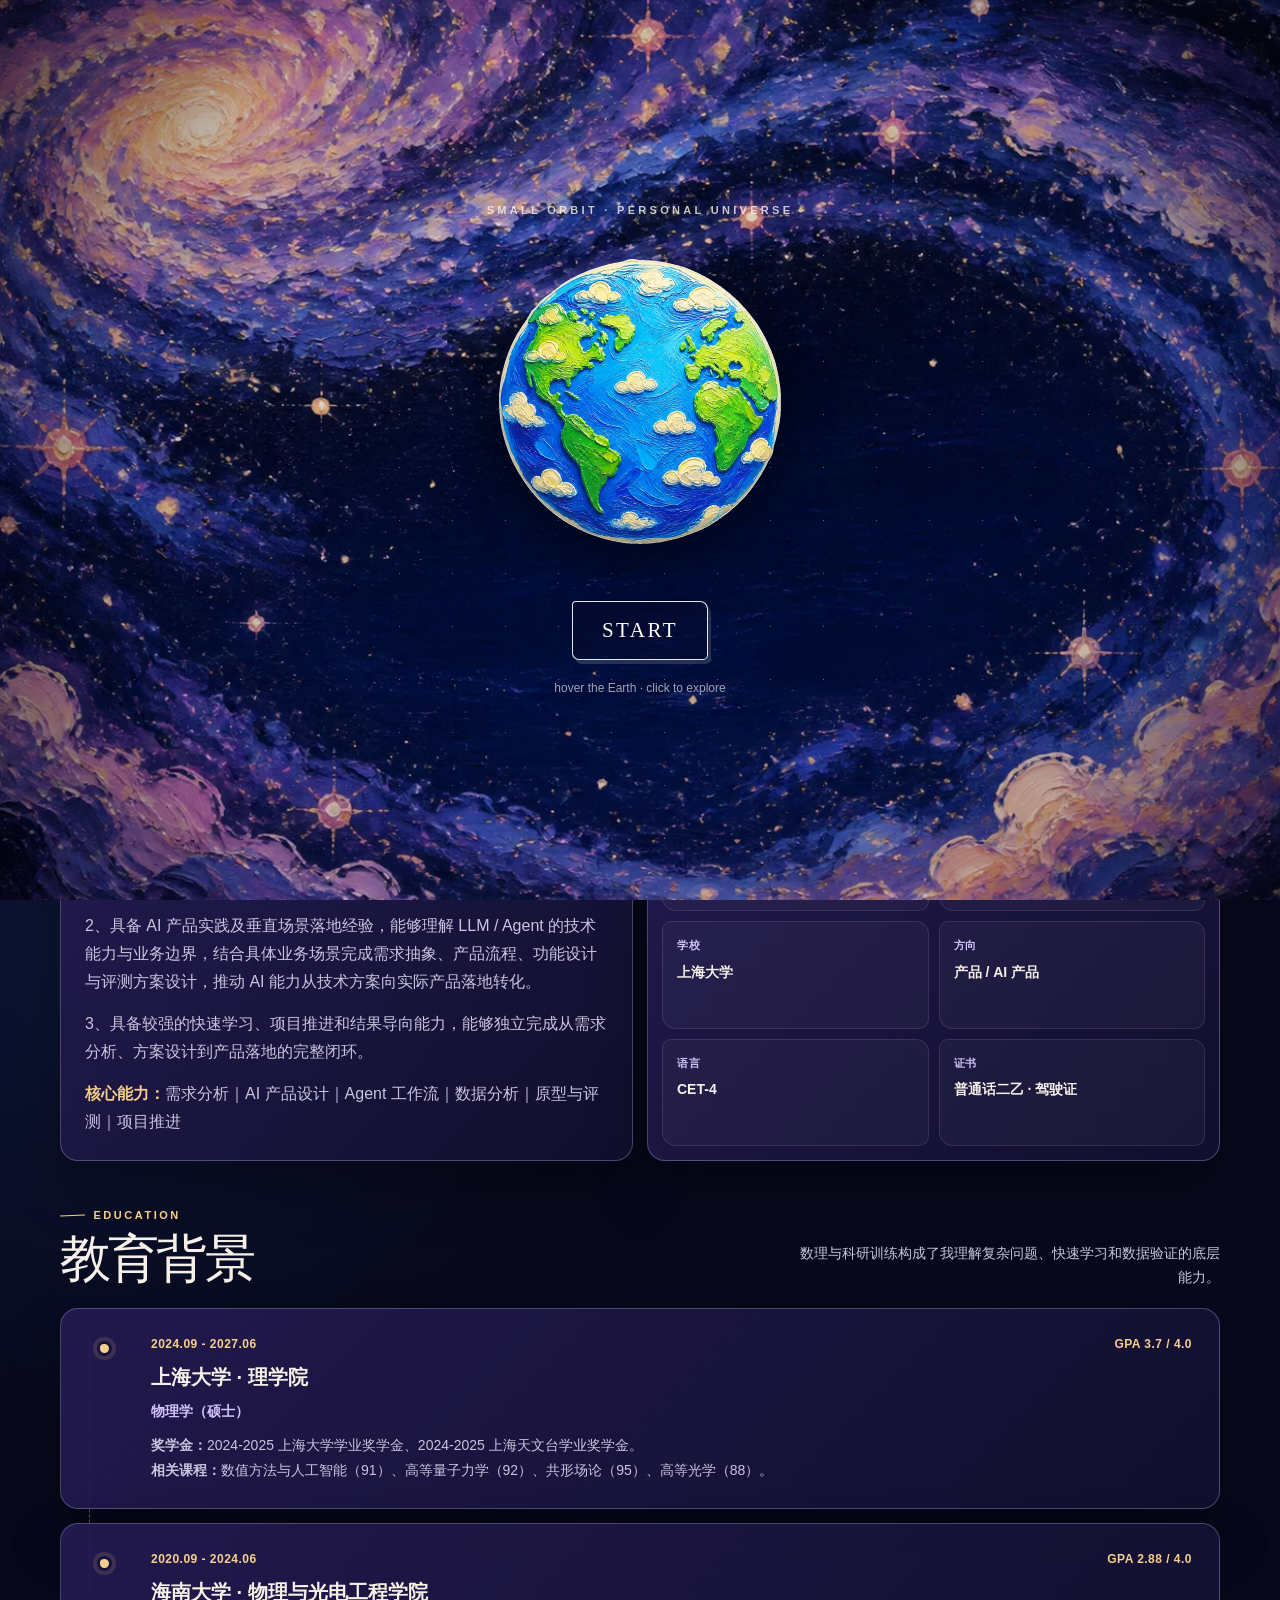
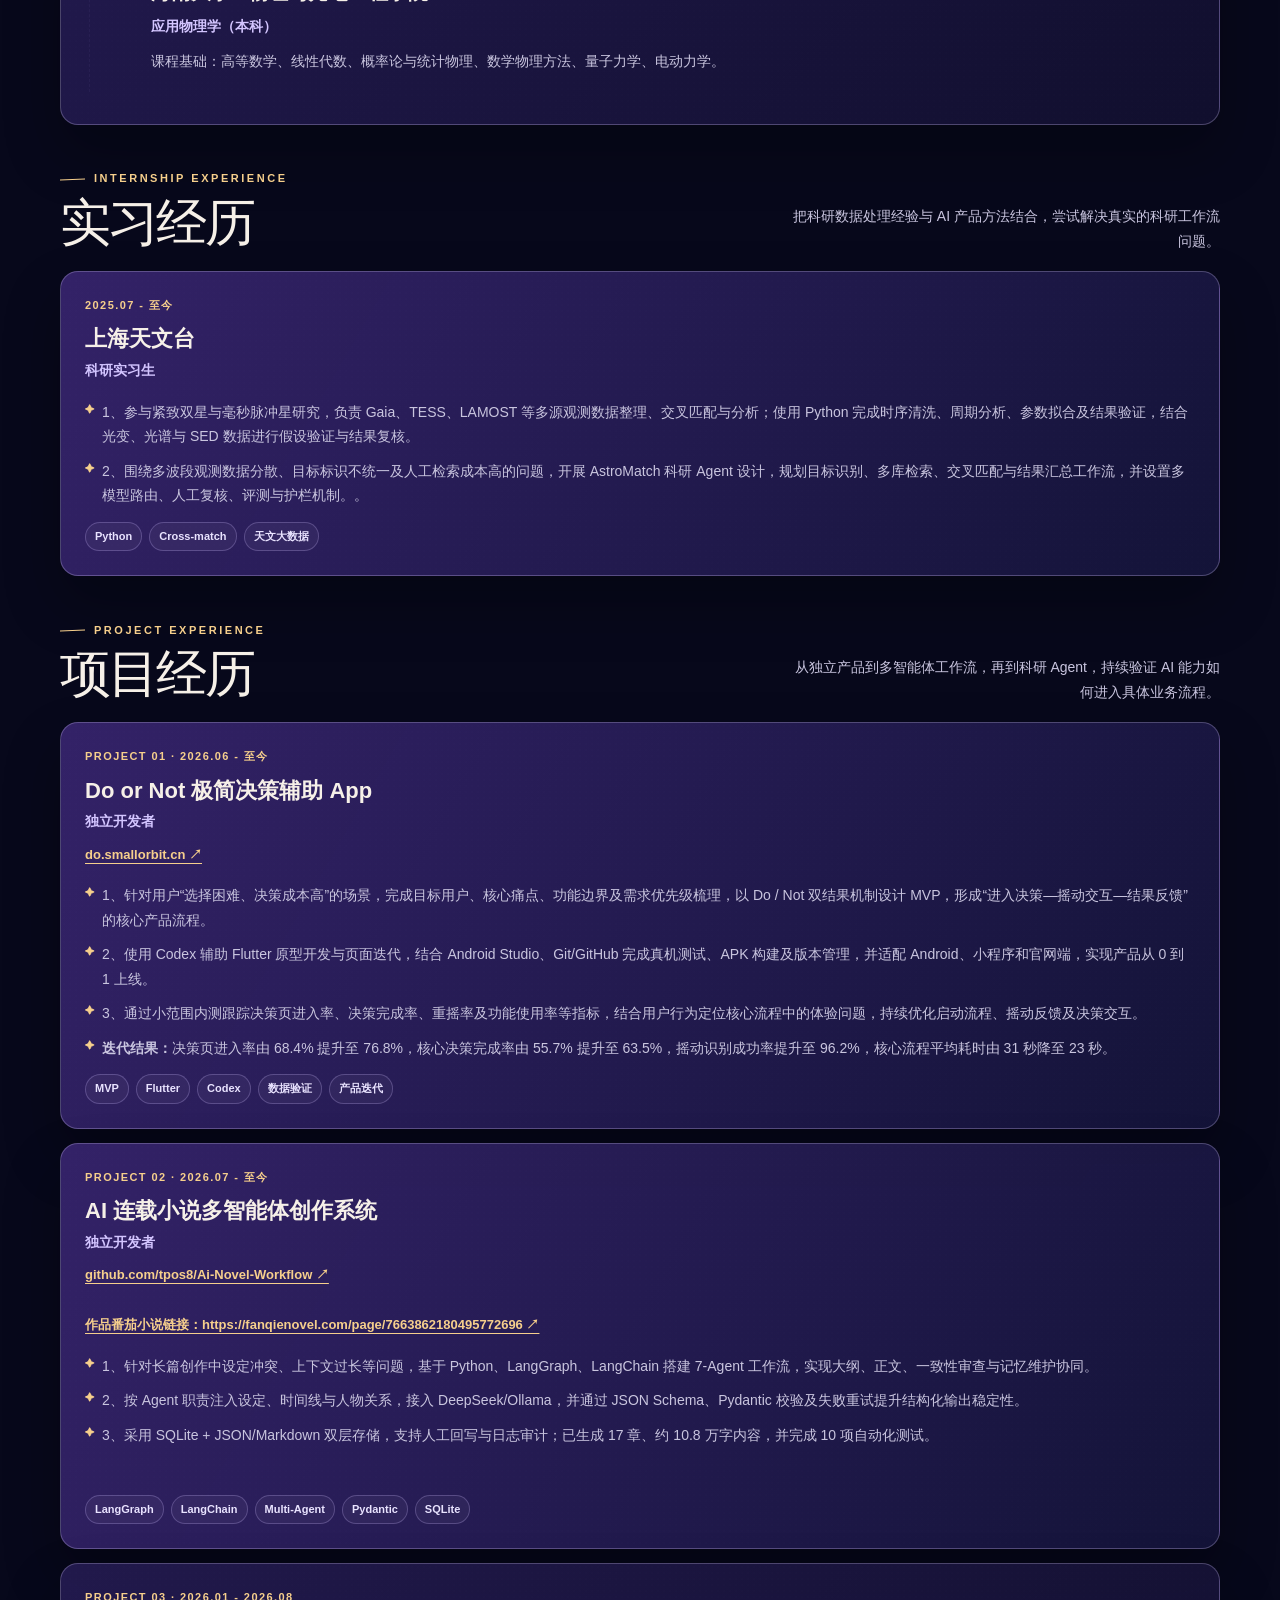
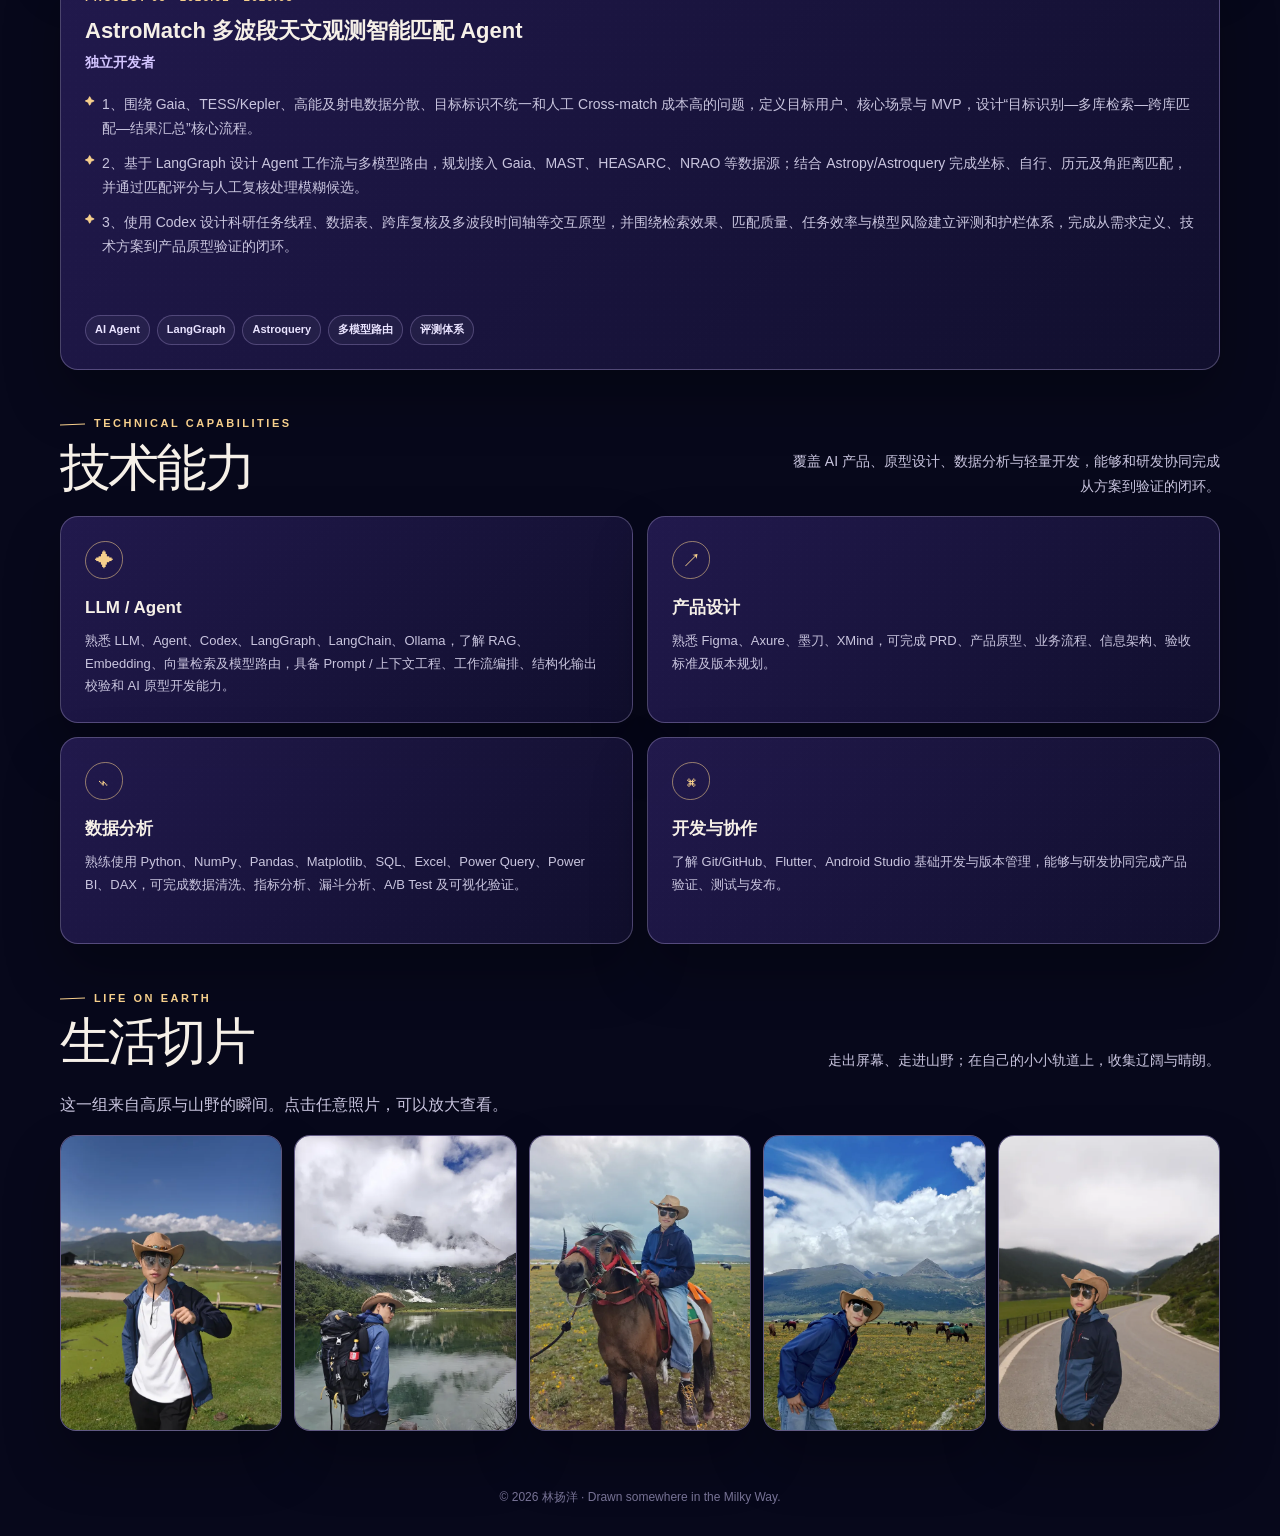
==== commit f2e789f1: "Update index.html" ====
--- a/index.html
+++ b/index.html
@@ -371,7 +371,7 @@
           <h1>林扬洋<span>把技术能力，转化为真正可用的产品。</span></h1>
           <p class="hero-summary">2027 届上海大学物理学硕士。具备产品思维、用户体验意识和数据驱动意识，并有 LLM / Agent 垂直场景落地、独立产品开发与科研 Agent 设计实践。</p>
           <div class="hero-actions"><a class="button button-primary" href="#projects">查看项目 ↓</a><a class="button button-secondary" href="https://selected-works-linyy.cosmiccattakeself.chatgpt.site" target="_blank" rel="noopener noreferrer">作品集 · Figma UI 设计 ↗</a><button class="button button-secondary" type="button" data-contact-open aria-haspopup="dialog" aria-controls="contactDialog">联系我</button></div>
-          <div class="contact-strip"><span><a href="https://github.com/tpos8" target="_blank" rel="noreferrer">GitHub @tpos8 ↗</a></span><span>上海 · 2027 届硕士</span></div>
+          <div class="contact-strip"><span><a href="https://github.com/tpos8" target="_blank" rel="noreferrer">GitHub @tpos8 ↗</a></span><span>上海 · 2027 届硕士</span>span>（作品集网站部署于海外服务器，部分网络环境下可能需要开启 VPN 访问）</span><</div>
         </div>
         <div class="hero-orbit reveal">
           <div class="portrait"><img src="assets/avatar-2026.webp" width="450" height="600" decoding="async" alt="林扬洋照片" /></div>
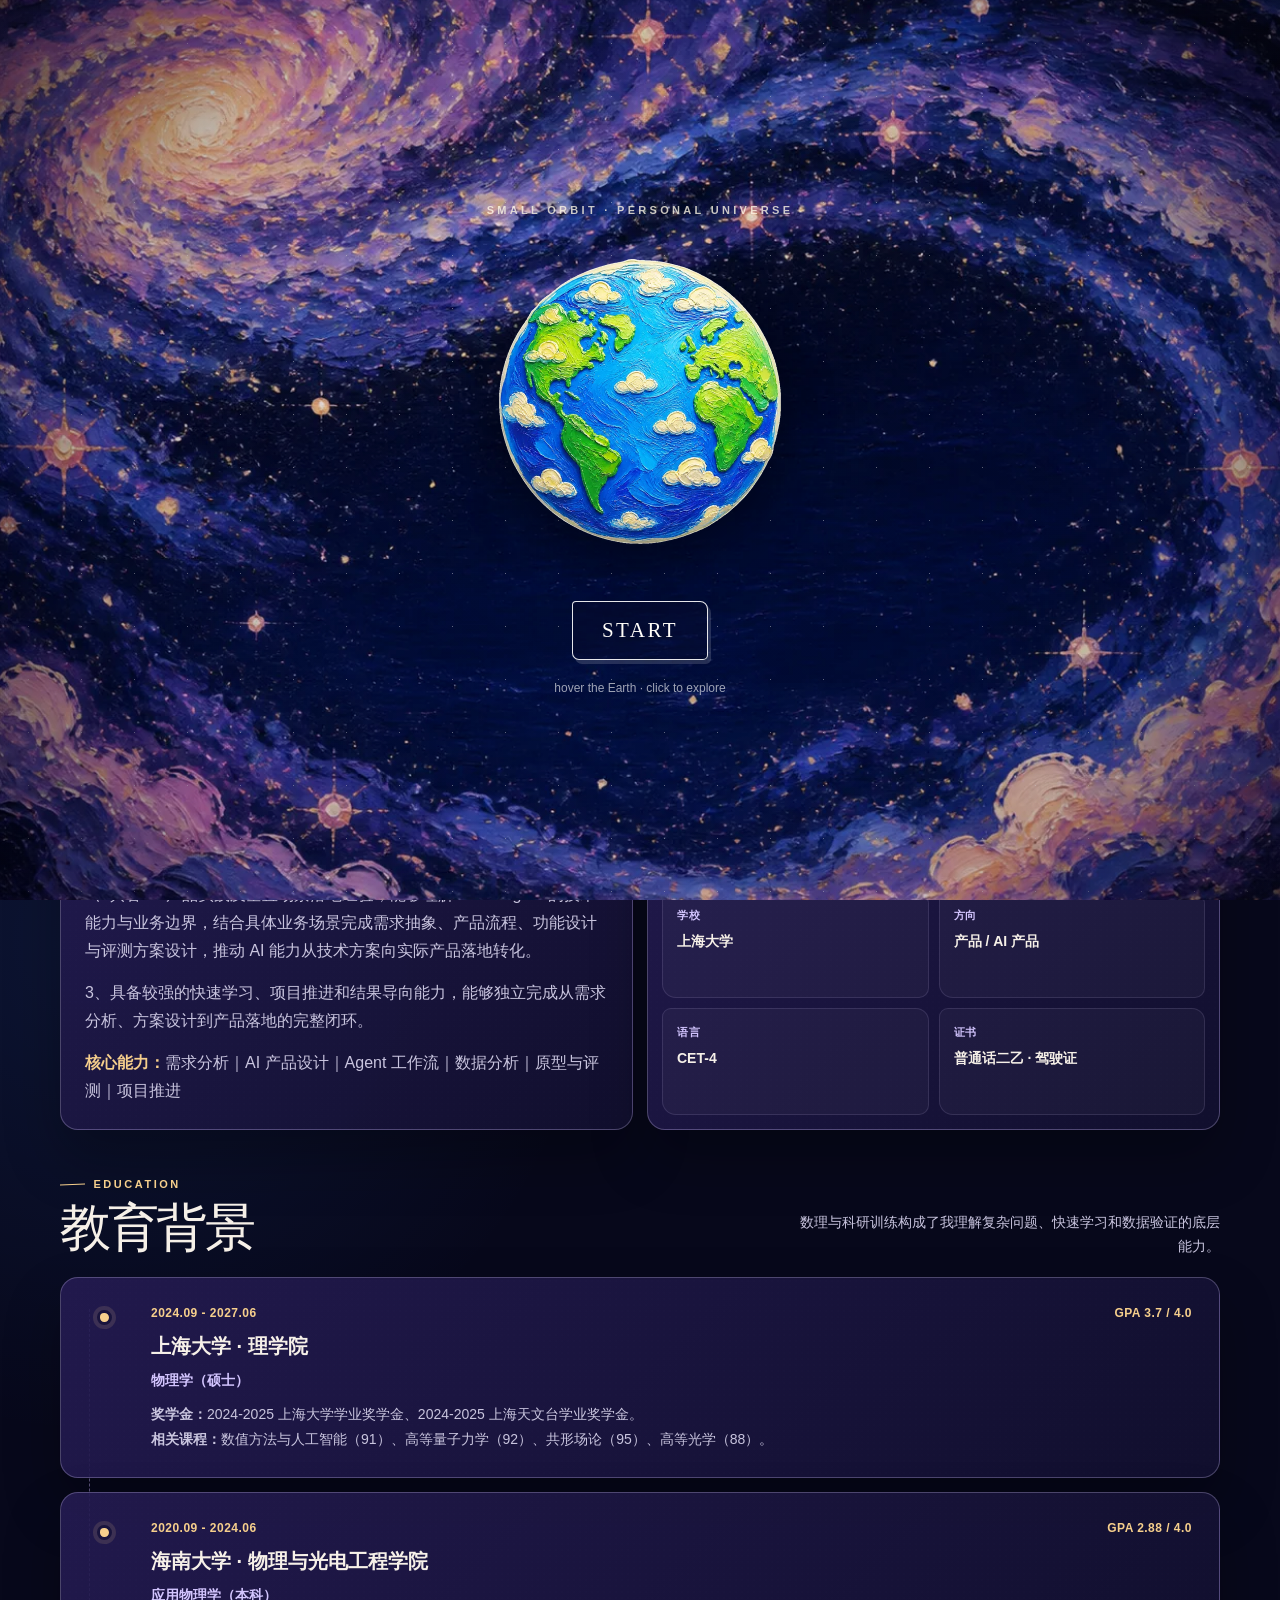
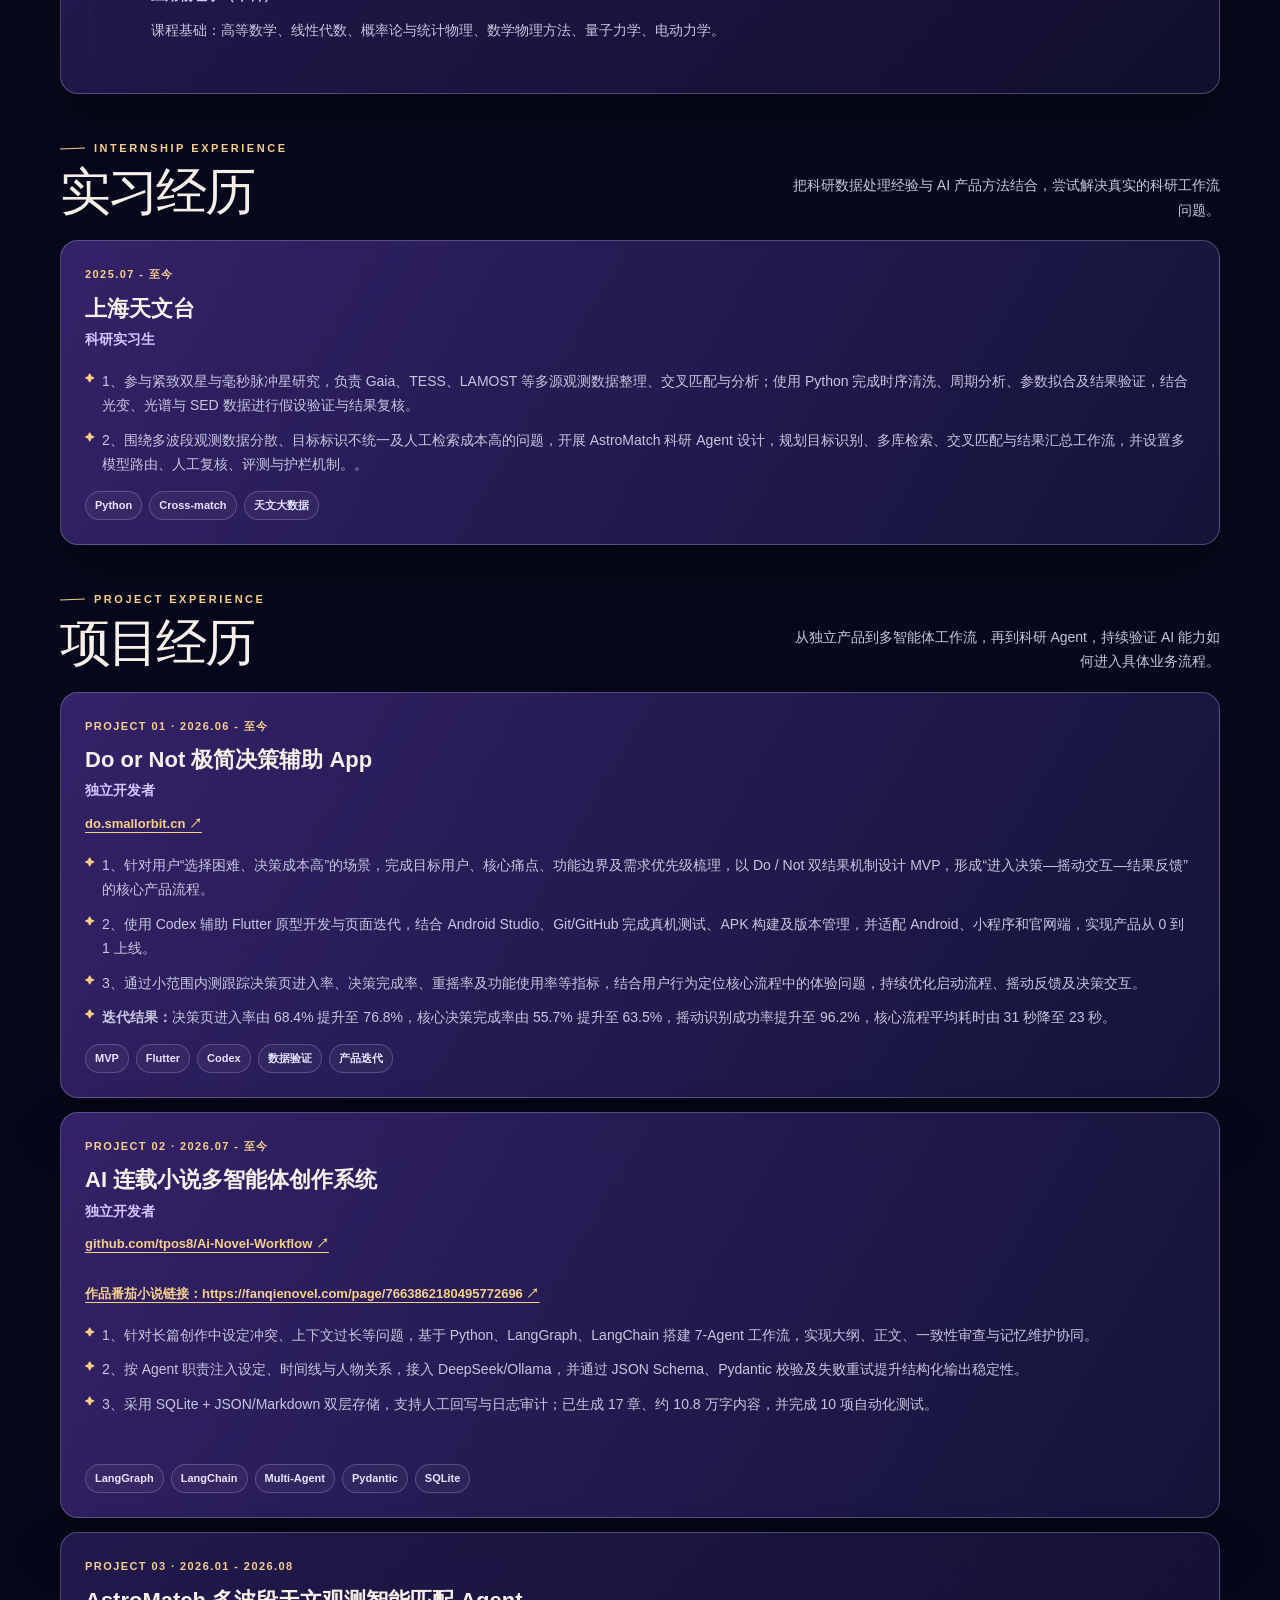
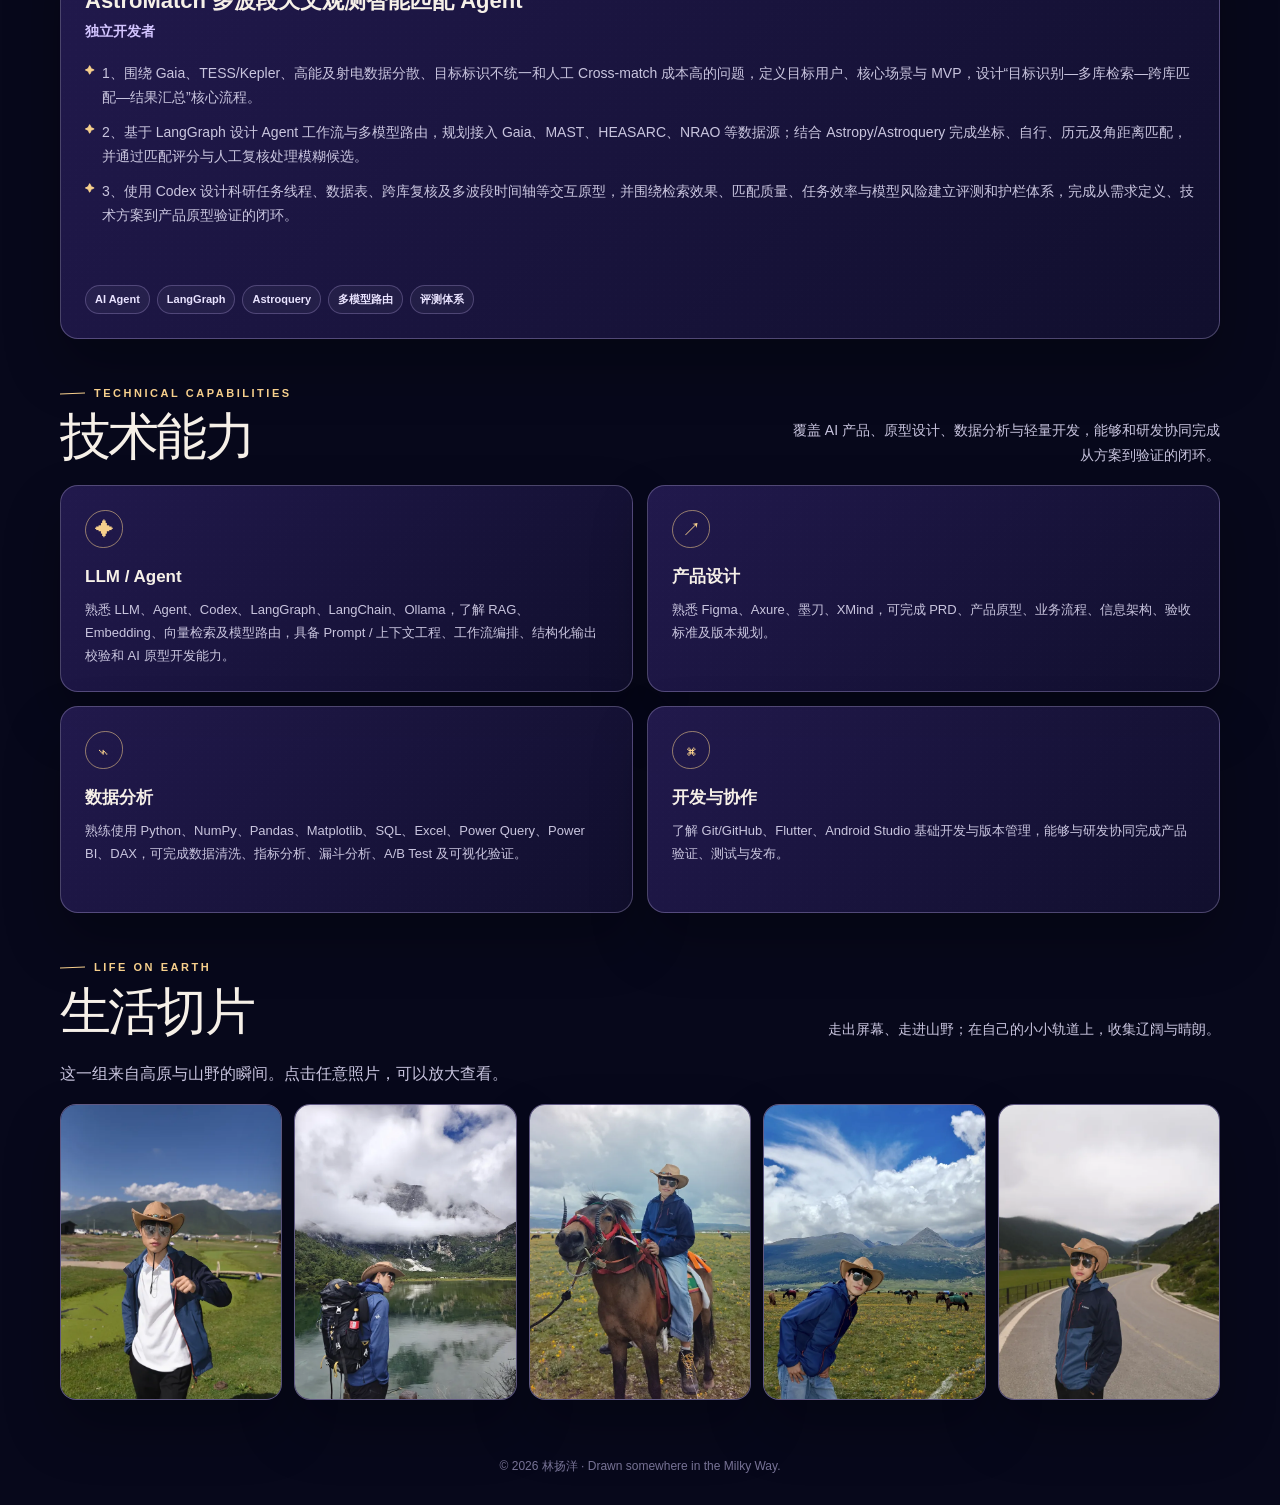
==== commit f83ec505: "Point portfolio button to GitHub-hosted selected works" ====
--- a/index.html
+++ b/index.html
@@ -370,8 +370,8 @@
           <!-- <span class="eyebrow">AI Product · Agent · Data</span> -->
           <h1>林扬洋<span>把技术能力，转化为真正可用的产品。</span></h1>
           <p class="hero-summary">2027 届上海大学物理学硕士。具备产品思维、用户体验意识和数据驱动意识，并有 LLM / Agent 垂直场景落地、独立产品开发与科研 Agent 设计实践。</p>
-          <div class="hero-actions"><a class="button button-primary" href="#projects">查看项目 ↓</a><a class="button button-secondary" href="https://selected-works-linyy.cosmiccattakeself.chatgpt.site" target="_blank" rel="noopener noreferrer">作品集 · Figma UI 设计 ↗</a><button class="button button-secondary" type="button" data-contact-open aria-haspopup="dialog" aria-controls="contactDialog">联系我</button></div>
-          <div class="contact-strip"><span><a href="https://github.com/tpos8" target="_blank" rel="noreferrer">GitHub @tpos8 ↗</a></span><span>上海 · 2027 届硕士</span>span>（作品集网站部署于海外服务器，部分网络环境下可能需要开启 VPN 访问）</span><</div>
+          <div class="hero-actions"><a class="button button-primary" href="#projects">查看项目 ↓</a><a class="button button-secondary" href="https://www.smallorbit.cn/selected-works/" target="_blank" rel="noopener noreferrer">作品集 · Figma UI 设计 ↗</a><button class="button button-secondary" type="button" data-contact-open aria-haspopup="dialog" aria-controls="contactDialog">联系我</button></div>
+          <div class="contact-strip"><span><a href="https://github.com/tpos8" target="_blank" rel="noreferrer">GitHub @tpos8 ↗</a></span><span>上海 · 2027 届硕士</span><span>作品集已迁移至 GitHub Pages</span></div>
         </div>
         <div class="hero-orbit reveal">
           <div class="portrait"><img src="assets/avatar-2026.webp" width="450" height="600" decoding="async" alt="林扬洋照片" /></div>
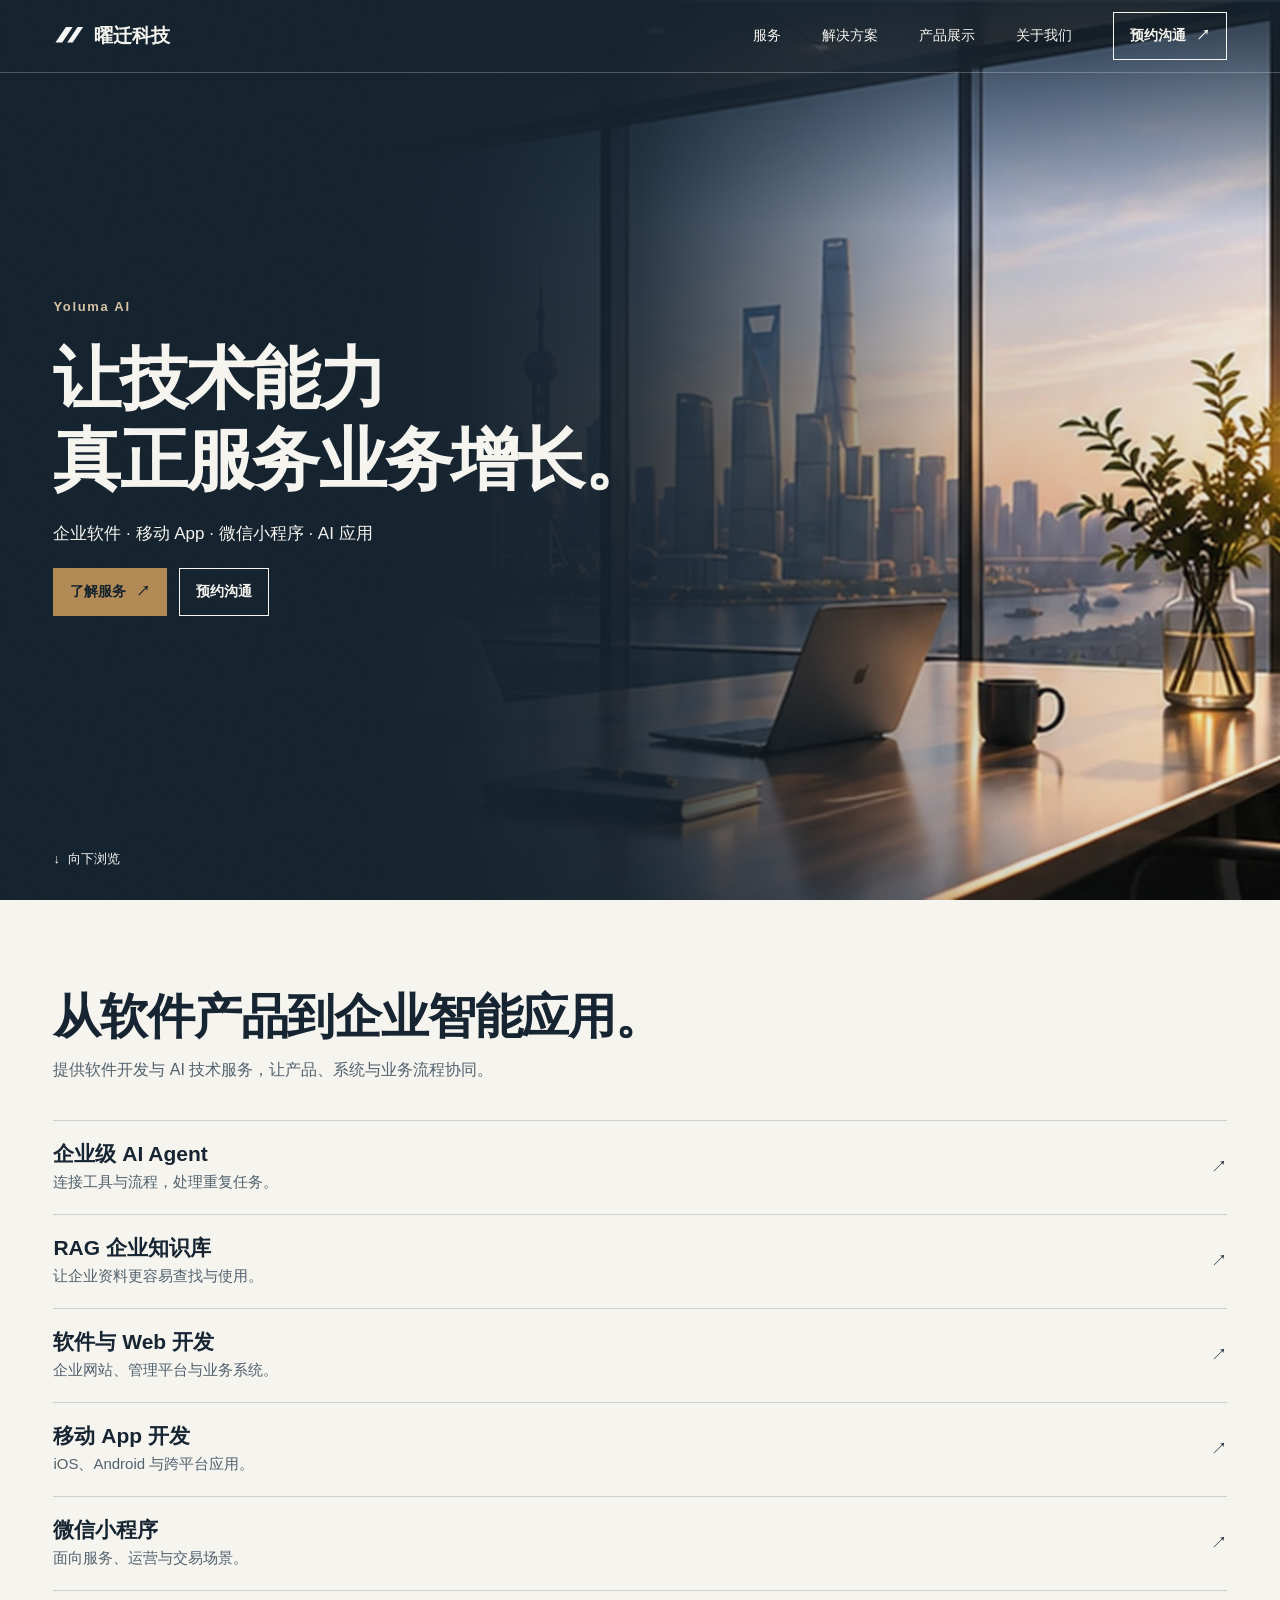
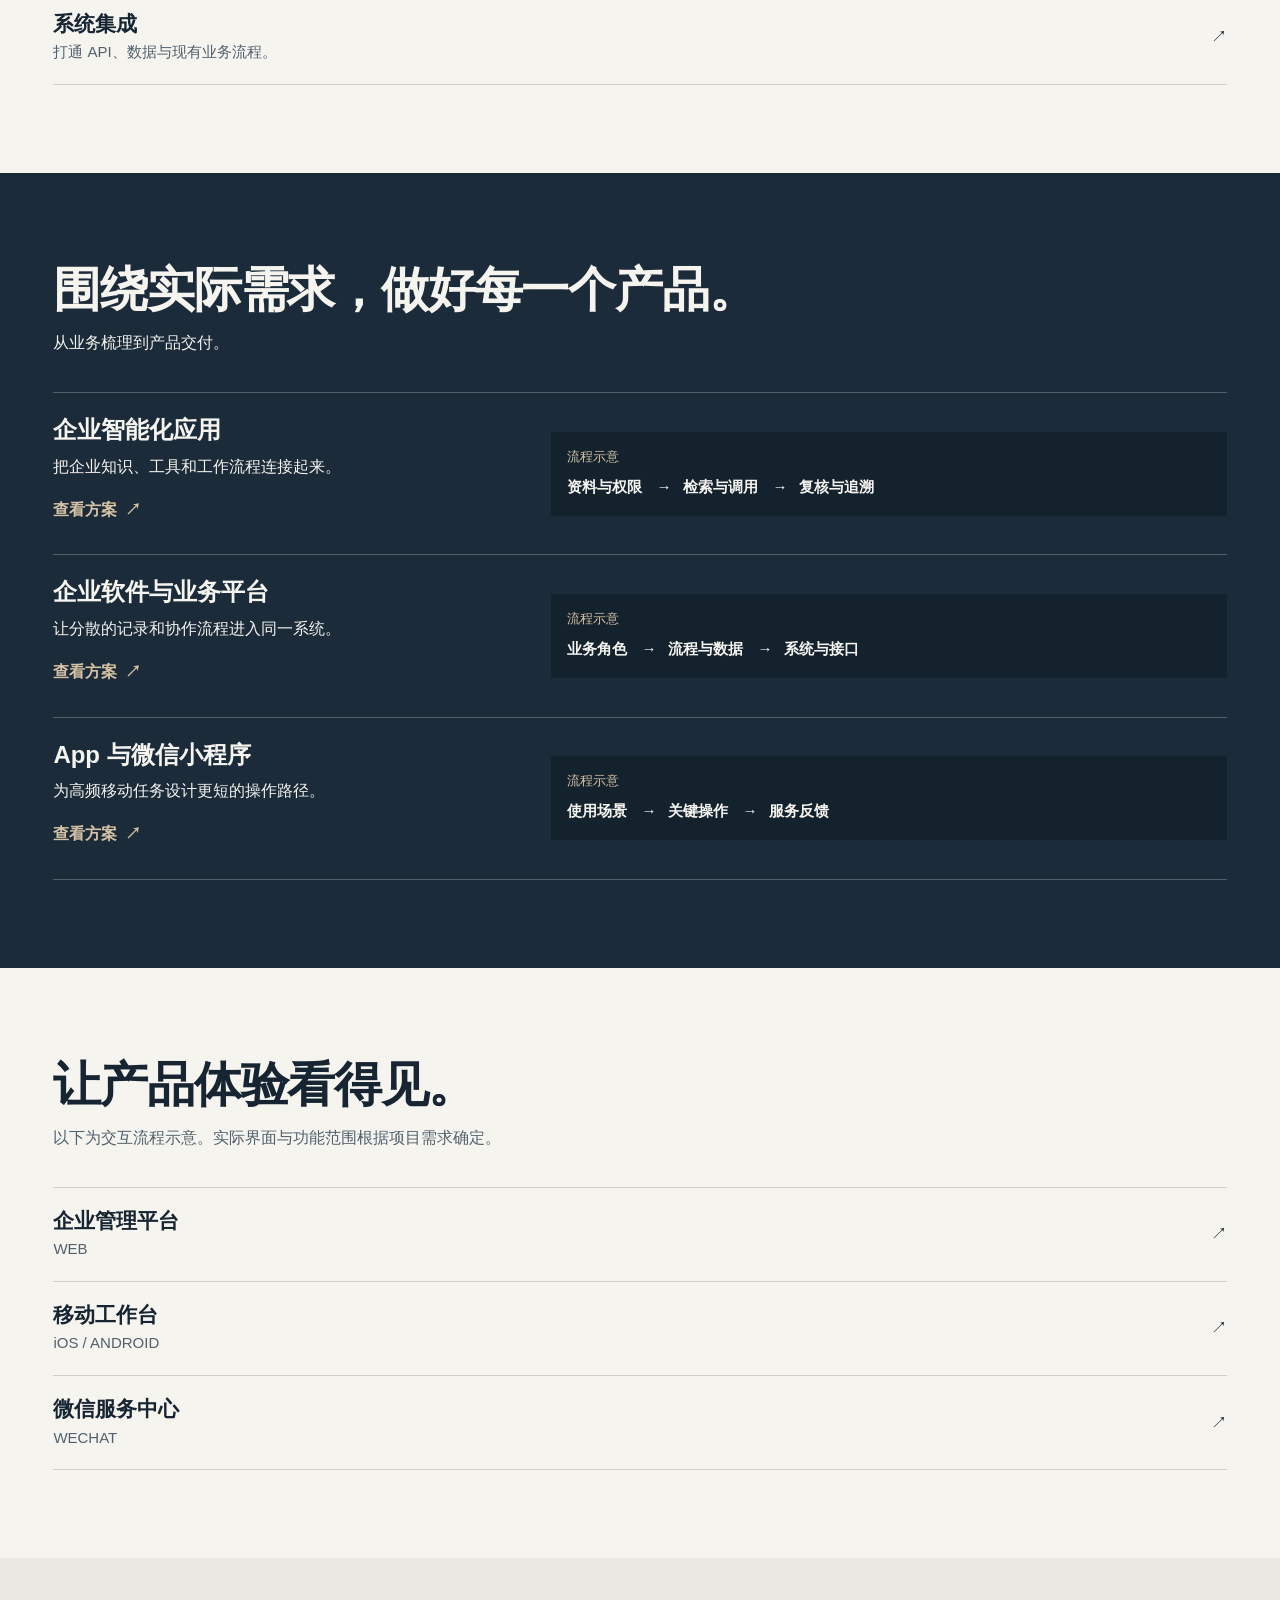
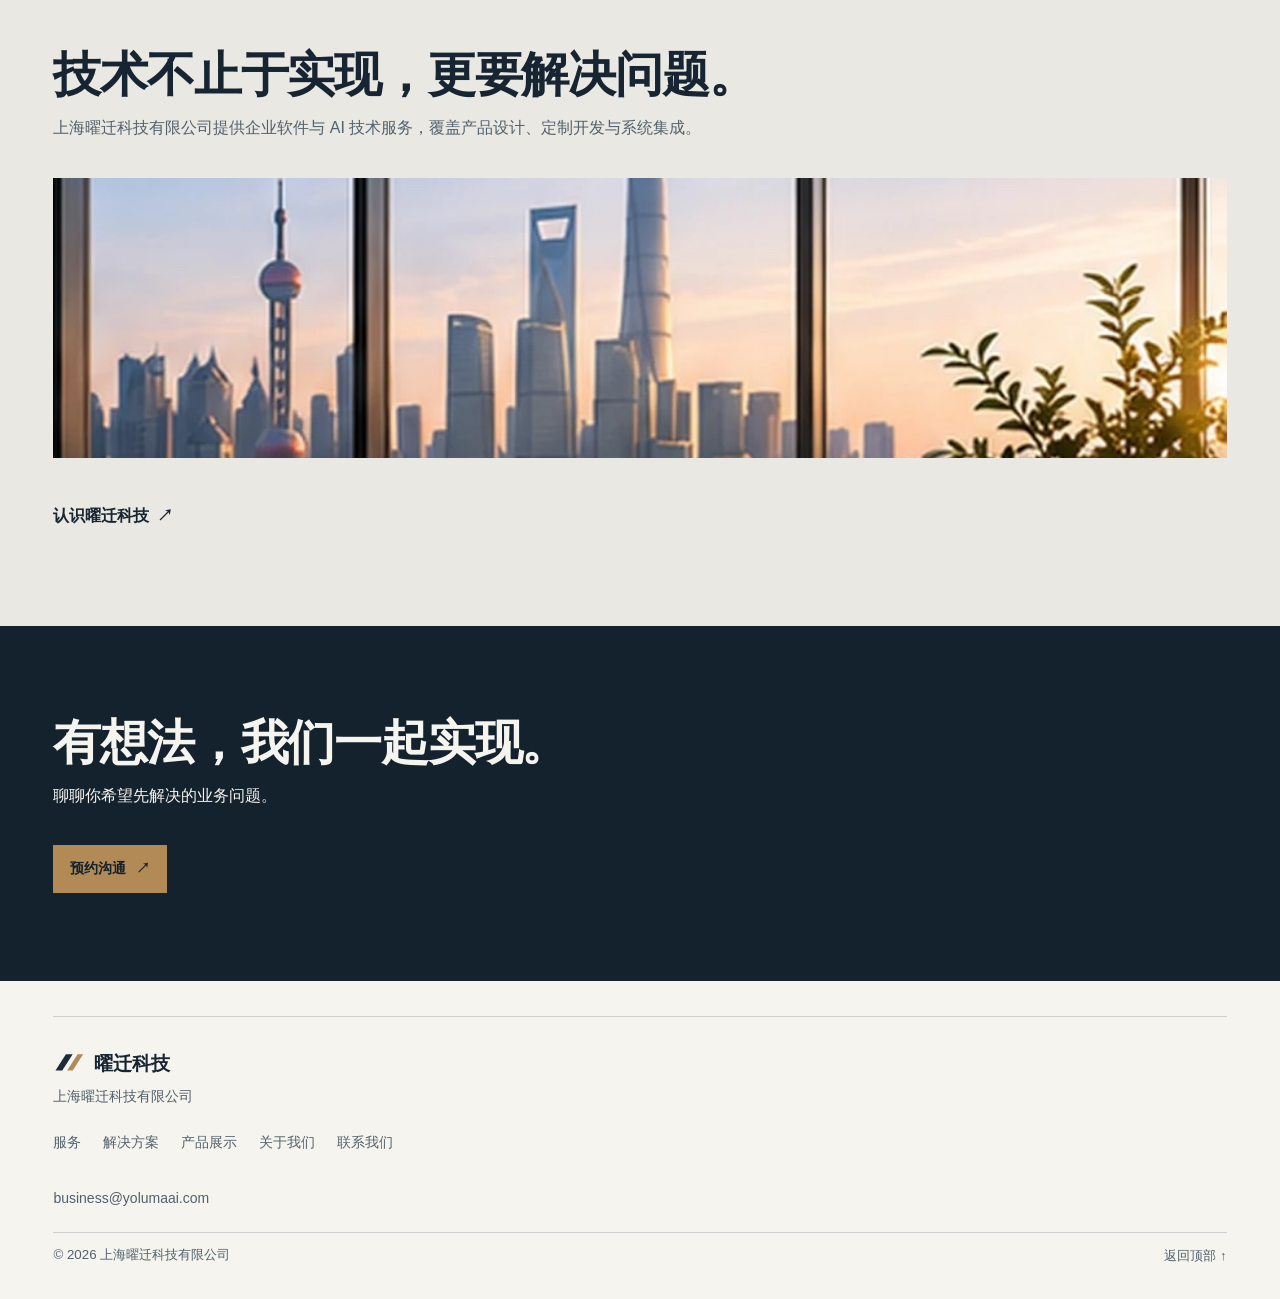
==== commit e12d520d: "Publish Yaoqian corporate website V2.1.0 Build from private source commit 6f1f627c949122eb9f1198569f" ====
--- a/index.html
+++ b/index.html
@@ -1,522 +1,136 @@
 <!doctype html>
+<!-- Generated by scripts/build.mjs -->
 <html lang="zh-CN">
 <head>
-  <meta charset="UTF-8" />
-  <meta name="viewport" content="width=device-width, initial-scale=1.0" />
-  <meta name="description" content="林扬洋的个人网页简历：2027 届上海大学物理学硕士，聚焦产品经理 / AI 产品经理，具备 AI 产品、Agent 工作流、数据分析与垂直场景落地实践。" />
-  <meta name="theme-color" content="#080a22" />
-  <title>林扬洋｜AI Product · Agent · Data</title>
-  <link rel="preload" as="image" href="assets/opening-galaxy.webp" type="image/webp" media="(min-width: 581px)" fetchpriority="high" />
-  <link rel="preload" as="image" href="assets/opening-galaxy-mobile.webp" type="image/webp" media="(max-width: 580px)" fetchpriority="high" />
-  <link rel="preload" as="image" href="assets/opening-earth.webp" type="image/webp" fetchpriority="high" />
-  <noscript><style>.opening { display: none !important; }</style></noscript>
-  <style>
-    :root {
-      --ink: #f6f0e8;
-      --paper: #11102b;
-      --paper-2: #19143d;
-      --paper-3: #231951;
-      --night: #07081b;
-      --violet: #a992ff;
-      --lilac: #d3c5ff;
-      --blue: #74b8ff;
-      --gold: #f6cf8c;
-      --mist: #c9c5df;
-      --line: rgba(217, 205, 255, .28);
-      --shadow: 0 28px 55px rgba(0, 0, 0, .28);
-      --max: 1160px;
-    }
-
-    * { box-sizing: border-box; }
-    html { scroll-behavior: smooth; }
-    body {
-      margin: 0;
-      overflow-x: hidden;
-      color: var(--ink);
-      background:
-        radial-gradient(circle at 85% 2%, rgba(135, 99, 255, .18), transparent 24rem),
-        radial-gradient(circle at 8% 20%, rgba(58, 127, 255, .11), transparent 31rem),
-        var(--night);
-      font-family: "PingFang SC", "Hiragino Sans GB", "Microsoft YaHei", -apple-system, BlinkMacSystemFont, "Segoe UI", sans-serif;
-      line-height: 1.75;
-      -webkit-font-smoothing: antialiased;
-    }
-    a { color: inherit; text-decoration: none; }
-    button { font: inherit; }
-    img { display: block; max-width: 100%; }
-
-    .nav-cta { cursor: pointer; background: transparent; }
-    button.button { cursor: pointer; }
-    .contact-dialog { width: min(400px, calc(100% - 32px)); max-height: calc(100dvh - 32px); padding: 26px; border: 1px solid var(--line); border-radius: 18px; color: var(--ink); background: linear-gradient(135deg, #241b51, #12102f); box-shadow: var(--shadow); }
-    .contact-dialog::backdrop { background: rgba(3, 3, 16, .76); backdrop-filter: blur(8px); }
-    .contact-dialog h2 { margin: 0 42px 22px 0; font-size: 28px; letter-spacing: 0; }
-    .contact-close { position: absolute; top: 18px; right: 18px; display: grid; place-items: center; width: 34px; height: 34px; padding: 0; border: 1px solid var(--line); border-radius: 50%; color: var(--ink); background: rgba(255,255,255,.06); font-size: 23px; cursor: pointer; }
-    .contact-details { display: grid; gap: 10px; margin: 0; }
-    .contact-detail { padding: 12px 14px; border: 1px solid rgba(255,255,255,.14); border-radius: 10px; background: rgba(255,255,255,.035); }
-    .contact-detail dt { margin-bottom: 2px; color: var(--lilac); font-size: 12px; }
-    .contact-detail dd { margin: 0; font-size: 16px; overflow-wrap: anywhere; }
-    .contact-detail a:hover { color: var(--gold); }
-    .contact-dialog :focus-visible { outline: 2px solid var(--gold); outline-offset: 3px; }
-
-    /* Opening scene */
-    .opening {
-      position: fixed;
-      inset: 0;
-      z-index: 100;
-      display: grid;
-      place-items: center;
-      overflow: hidden;
-      color: #fffdf8;
-      background: #050617;
-      transition: opacity .8s ease, visibility .8s ease;
-    }
-    .opening.is-dismissed { opacity: 0; visibility: hidden; pointer-events: none; }
-    .opening::after {
-      content: "";
-      position: absolute;
-      inset: 0;
-      background: radial-gradient(circle at center, transparent 5%, rgba(4, 4, 16, .22) 68%, rgba(2, 2, 10, .68));
-      pointer-events: none;
-    }
-    .opening-galaxy {
-      position: absolute;
-      inset: -4%;
-      z-index: -2;
-      background: url("assets/opening-galaxy.webp") center / cover no-repeat;
-      animation: space-bloom 1.2s cubic-bezier(.18,.82,.24,1) both;
-    }
-    .opening-galaxy::after {
-      content: "";
-      position: absolute;
-      inset: 0;
-      opacity: .46;
-      background-image: radial-gradient(rgba(255,255,255,.9) .7px, transparent .8px);
-      background-size: 53px 53px;
-      mix-blend-mode: screen;
-      animation: star-drift 12s linear infinite;
-    }
-    .opening-content {
-      position: relative;
-      z-index: 1;
-      display: grid;
-      justify-items: center;
-      padding: 24px;
-      text-align: center;
-    }
-    .opening-kicker {
-      margin: 0 0 18px;
-      color: rgba(255, 248, 231, .78);
-      font-size: 11px;
-      font-weight: 700;
-      letter-spacing: .3em;
-      text-transform: uppercase;
-      opacity: 0;
-      animation: fade-up .35s .1s ease forwards;
-    }
-    .earth-button {
-      position: relative;
-      width: clamp(190px, 27vw, 330px);
-      padding: 0;
-      border: 0;
-      border-radius: 50%;
-      cursor: pointer;
-      background: none;
-      animation: earth-arrive .75s .05s cubic-bezier(.14,.85,.19,1) both;
-      transition: transform .36s ease, filter .32s ease;
-    }
-    .earth-button::before {
-      content: "";
-      position: absolute;
-      inset: 5.5%;
-      border: 1.8px solid transparent;
-      border-radius: 49% 51% 50% 48%;
-      transform: rotate(-7deg);
-      transition: border-color .25s ease, box-shadow .25s ease;
-      pointer-events: none;
-    }
-    .earth-button:hover,
-    .earth-button:focus-visible { transform: scale(1.055) rotate(-2deg); outline: none; }
-    .earth-button:hover::before,
-    .earth-button:focus-visible::before {
-      border-color: rgba(255,255,255,.96);
-      box-shadow: 0 0 17px rgba(255,255,255,.82), inset 0 0 14px rgba(255,255,255,.25);
-    }
-    .earth-button:hover .earth { filter: drop-shadow(0 0 8px rgba(255,255,255,.92)) drop-shadow(0 0 24px rgba(166, 179, 255, .66)); }
-    .earth { width: 100%; height: auto; filter: drop-shadow(0 18px 26px rgba(0,0,0,.46)); transition: filter .25s ease; }
-    .start-button {
-      position: relative;
-      margin-top: clamp(21px, 3vw, 33px);
-      padding: 10px 29px 11px;
-      border: 1.5px solid rgba(255,255,255,.9);
-      border-radius: 4px 8px 5px 7px;
-      color: #fffdf8;
-      cursor: pointer;
-      background: rgba(12, 10, 38, .3);
-      box-shadow: 3px 4px 0 rgba(255,255,255,.15);
-      font-family: "Bradley Hand", "Comic Sans MS", cursive;
-      font-size: 21px;
-      letter-spacing: .12em;
-      text-transform: uppercase;
-      opacity: 0;
-      animation: fade-up .35s .15s ease forwards;
-      transition: background .2s ease, color .2s ease, transform .2s ease, box-shadow .2s ease;
-    }
-    .start-button:hover, .start-button:focus-visible {
-      color: #11102b;
-      outline: none;
-      background: #fffdf8;
-      box-shadow: 5px 6px 0 rgba(181, 155, 255, .52);
-      transform: translate(-2px, -2px) rotate(-1deg);
-    }
-    .opening-note { margin: 17px 0 0; color: rgba(255,255,255,.62); font-size: 12px; opacity: 0; animation: fade-up .35s .2s ease forwards; }
-
-    .grain {
-      position: fixed;
-      z-index: 90;
-      inset: 0;
-      pointer-events: none;
-      opacity: .17;
-      background-image: url("data:image/svg+xml,%3Csvg viewBox='0 0 180 180' xmlns='http://www.w3.org/2000/svg'%3E%3Cfilter id='n'%3E%3CfeTurbulence type='fractalNoise' baseFrequency='.82' numOctaves='3' stitchTiles='stitch'/%3E%3C/filter%3E%3Crect width='100%25' height='100%25' filter='url(%23n)' opacity='.45'/%3E%3C/svg%3E");
-      mix-blend-mode: soft-light;
-    }
-    .container { width: min(calc(100% - 40px), var(--max)); margin: 0 auto; }
-
-    .topbar {
-      position: sticky;
-      top: 0;
-      z-index: 20;
-      border-bottom: 1px solid rgba(215, 200, 255, .15);
-      background: rgba(8, 7, 29, .72);
-      backdrop-filter: blur(18px);
-    }
-    .nav { min-height: 70px; display: flex; align-items: center; justify-content: space-between; gap: 20px; }
-    .brand { display: inline-flex; align-items: center; gap: 10px; font-size: 14px; font-weight: 800; letter-spacing: .07em; }
-    .brand-star { color: var(--gold); font-size: 23px; line-height: 1; transform: rotate(-13deg); }
-    .nav-links { display: flex; align-items: center; gap: 3px; }
-    .nav-links a { padding: 8px 11px; border-radius: 7px 10px 7px 9px; color: rgba(245,240,255,.68); font-size: 13px; transition: color .2s, background .2s; }
-    .nav-links a:hover, .nav-links a.active { color: #fff; background: rgba(177, 152, 255, .18); }
-    .nav-cta { padding: 7px 13px; border: 1px solid rgba(246, 207, 140, .7); border-radius: 7px 5px 8px 6px; color: var(--gold); font-size: 12px; font-weight: 700; transition: background .2s, color .2s; }
-    .nav-cta:hover { background: var(--gold); color: #16102c; }
-    .menu { display: none; width: 39px; height: 39px; border: 1px solid var(--line); border-radius: 8px; color: #fff; background: transparent; }
-
-    .hero { position: relative; padding: clamp(36px, 5vw, 64px) 0 20px; overflow: hidden; }
-    .hero::before { content: ""; position: absolute; width: 580px; height: 580px; top: -180px; right: -180px; border: 1px solid rgba(200, 184, 255, .17); border-radius: 50%; box-shadow: 0 0 0 45px rgba(147, 119, 255, .025), 0 0 0 104px rgba(147, 119, 255, .018); }
-    .hero::after { content: "✦  ·  ✧  ·  ✦"; position: absolute; right: 8%; bottom: 37px; color: rgba(247, 218, 158, .56); font-size: 17px; letter-spacing: .5em; transform: rotate(-9deg); }
-    .hero-grid { position: relative; display: grid; grid-template-columns: minmax(0, 1.24fr) minmax(270px, .76fr); align-items: center; gap: clamp(30px, 7vw, 100px); }
-    .eyebrow { display: inline-flex; align-items: center; gap: 9px; color: var(--gold); font-size: 11px; font-weight: 800; letter-spacing: .23em; text-transform: uppercase; }
-    .eyebrow::before { content: ""; width: 25px; height: 1px; background: currentColor; transform: rotate(-2deg); }
-    h1, h2, h3, p { margin-top: 0; }
-    h1 { max-width: 800px; margin: 16px 0 18px; font-family: Georgia, "Songti SC", serif; font-size: clamp(50px, 8vw, 103px); font-weight: 500; letter-spacing: -.07em; line-height: .95; }
-    h1 span { display: block; color: var(--lilac); font-size: .43em; letter-spacing: .08em; line-height: 1.45; }
-    .hero-summary { max-width: 670px; margin: 0; color: var(--mist); font-size: clamp(16px, 2vw, 19px); }
-    .hero-summary strong { color: #fff; }
-    .hero-actions { display: flex; flex-wrap: wrap; gap: 13px; margin-top: 32px; }
-    .button { display: inline-flex; align-items: center; justify-content: center; min-height: 47px; padding: 11px 18px; border: 1px solid transparent; border-radius: 7px 11px 7px 10px; font-weight: 800; font-size: 14px; transition: transform .2s, box-shadow .2s, background .2s; }
-    .button:hover { transform: translateY(-3px) rotate(-.7deg); }
-    .button-primary { color: #16102c; background: var(--gold); box-shadow: 4px 5px 0 rgba(246,207,140,.16); }
-    .button-secondary { border-color: var(--line); color: #f3efff; background: rgba(255,255,255,.05); }
-    .button-secondary:hover { background: rgba(255,255,255,.11); }
-    .contact-strip { display: flex; flex-wrap: wrap; gap: 8px 17px; margin-top: 28px; color: rgba(236,231,255,.68); font-size: 13px; }
-    .contact-strip a:hover { color: var(--gold); }
-    .contact-strip span:not(:last-child)::after { content: "·"; margin-left: 17px; color: var(--violet); }
-    .hero-orbit { position: relative; justify-self: center; width: min(100%, 325px); aspect-ratio: 1; }
-    .hero-orbit::before, .hero-orbit::after { content: ""; position: absolute; inset: 1%; border: 1px solid rgba(197, 182, 255, .31); border-radius: 50%; transform: rotate(-24deg) scaleY(.43); }
-    .hero-orbit::after { inset: 14%; border-style: dashed; transform: rotate(30deg) scaleY(.82); opacity: .45; }
-    .portrait { position: absolute; inset: 12%; overflow: hidden; border: 1px solid rgba(255,255,255,.55); border-radius: 51% 49% 48% 52%; background: #312453; box-shadow: 0 0 0 7px rgba(203, 185, 255, .06), 0 24px 40px rgba(0,0,0,.28); transform: rotate(4deg); }
-    .portrait img { width: 100%; height: 100%; object-fit: cover; object-position: center top; filter: contrast(1.03) saturate(.85) sepia(.11); }
-    .orbit-label { position: absolute; left: -21px; bottom: 1px; padding: 7px 12px; border: 1px solid rgba(246, 207, 140, .55); border-radius: 7px 4px 7px 5px; color: var(--gold); background: rgba(13, 10, 38, .9); font-size: 11px; font-weight: 700; letter-spacing: .09em; transform: rotate(-8deg); }
-
-    main { padding-bottom: 32px; }
-    section { position: relative; padding: 36px 0 0; scroll-margin-top: 70px; }
-    .section-heading { display: flex; align-items: end; justify-content: space-between; gap: 20px; margin-bottom: 18px; }
-    h2 { margin: 4px 0 0; font-family: Georgia, "Songti SC", serif; font-size: clamp(34px, 4vw, 52px); font-weight: 500; letter-spacing: -.055em; line-height: 1.18; }
-    .section-heading > p { max-width: 430px; margin: 0; color: var(--mist); font-size: 14px; text-align: right; }
-    .paper-card { position: relative; overflow: hidden; border: 1px solid var(--line); border-radius: 18px; background: linear-gradient(135deg, rgba(36,27,81,.92), rgba(18,16,47,.92)); box-shadow: var(--shadow); }
-    .paper-card::after { content: ""; position: absolute; inset: 0; pointer-events: none; opacity: .22; background-image: radial-gradient(rgba(255,255,255,.22) .55px, transparent .75px); background-size: 6px 6px; mix-blend-mode: soft-light; }
-
-    .about-grid { display: grid; grid-template-columns: repeat(2, minmax(0, 1fr)); gap: 14px; }
-    .about-copy { padding: 24px; }
-    .about-copy p { margin: 0 0 14px; color: var(--mist); }
-    .about-copy p:last-child { margin-bottom: 0; }
-    .about-copy strong { color: var(--gold); }
-    .fact-grid { display: grid; grid-template-columns: repeat(2, 1fr); gap: 10px; padding: 14px; }
-    .fact { padding: 14px; border: 1px solid rgba(212,199,255,.13); border-radius: 9px 13px 10px 14px; background: rgba(255,255,255,.035); }
-    .fact b { display: block; color: var(--lilac); font-size: 11px; font-weight: 700; letter-spacing: .09em; }
-    .fact span { display: block; margin-top: 4px; font-size: 14px; font-weight: 700; }
-
-    .route { position: relative; display: grid; grid-auto-rows: 1fr; gap: 14px; }
-    .route::before { content: ""; position: absolute; left: 29px; top: 32px; bottom: 33px; border-left: 1px dashed rgba(201, 181, 255, .52); }
-    .route-item { display: grid; grid-template-columns: 58px 1fr; gap: 18px; padding: 25px 27px 26px 14px; }
-    .route-dot { position: relative; z-index: 1; width: 15px; height: 15px; margin: 7px auto 0; border: 3px solid var(--paper-2); border-radius: 48% 52% 51% 49%; background: var(--gold); box-shadow: 0 0 0 4px rgba(246,207,140,.13); }
-    .route-meta { display: flex; justify-content: space-between; gap: 15px; margin-bottom: 5px; color: var(--gold); font-size: 12px; font-weight: 700; letter-spacing: .04em; }
-    .route-item h3 { margin: 0; font-size: 20px; }
-    .route-item h4 { margin: 4px 0 10px; color: var(--lilac); font-size: 14px; font-weight: 650; }
-    .route-item p { margin: 0; color: var(--mist); font-size: 14px; }
-
-    .project-grid { display: grid; grid-template-columns: minmax(0, 1fr); grid-auto-rows: 1fr; gap: 14px; }
-    .project { display: flex; flex-direction: column; min-width: 0; padding: 24px; transition: transform .25s ease, border-color .25s ease; }
-    .project.featured { background: linear-gradient(120deg, rgba(53,35,107,.97), rgba(20,20,57,.96)); }
-    .project:hover { border-color: rgba(246,207,140,.68); transform: translateY(-2px); }
-    .project-number { color: var(--gold); font-size: 11px; font-weight: 800; letter-spacing: .13em; }
-    .project h3 { margin: 9px 0 4px; font-size: 22px; line-height: 1.35; }
-    .project-role { color: var(--lilac); font-size: 14px; font-weight: 700; }
-    .project ul { margin: 17px 0 0; padding: 0; list-style: none; color: var(--mist); font-size: 14px; }
-    .project li { position: relative; margin-bottom: 10px; padding-left: 17px; }
-    .project li::before { content: "✦"; position: absolute; left: 0; top: 1px; color: var(--gold); font-size: 10px; }
-    .project-link { display: inline-block; margin-top: 10px; color: var(--gold); font-size: 13px; font-weight: 700; text-decoration: underline; text-underline-offset: 4px; }
-    .project .tags { margin-top: auto; padding-top: 14px; }
-    .project li:last-child { margin-bottom: 0; }
-    .tags { display: flex; flex-wrap: wrap; gap: 7px; margin-top: 16px; }
-    .tag { padding: 4px 9px; border: 1px solid rgba(203,184,255,.26); border-radius: 999px 930px 990px 940px; color: #e9e3ff; background: rgba(255,255,255,.045); font-size: 11px; font-weight: 650; }
-
-    .skills-grid, .strength-grid { display: grid; grid-template-columns: repeat(2, minmax(0, 1fr)); grid-auto-rows: 1fr; gap: 14px; }
-    .skill, .strength { padding: 24px; }
-    .skill-mark, .strength-index { width: 38px; height: 38px; display: grid; place-items: center; margin-bottom: 14px; border: 1px solid rgba(246,207,140,.55); border-radius: 54% 46% 52% 48%; color: var(--gold); font-family: Georgia, serif; font-size: 19px; }
-    .skill h3, .strength h3 { margin: 0 0 7px; font-size: 17px; }
-    .skill p, .strength p { margin: 0; color: var(--mist); font-size: 13px; }
-    .certificate { display: flex; align-items: center; justify-content: space-between; gap: 20px; margin-top: 17px; padding: 19px 24px; }
-    .certificate b { color: var(--gold); }
-    .certificate div { display: flex; flex-wrap: wrap; justify-content: flex-end; gap: 7px; }
-
-    .life-intro { max-width: 520px; margin: 0 0 16px; color: var(--mist); }
-    .life-gallery { display: grid; grid-template-columns: repeat(5, minmax(0, 1fr)); gap: 12px; }
-    .life-photo { position: relative; overflow: hidden; min-width: 0; min-height: 0; aspect-ratio: 3 / 4; padding: 0; border: 1px solid rgba(222, 210, 255, .36); border-radius: 16px; cursor: zoom-in; background: var(--paper-2); box-shadow: var(--shadow); transition: transform .28s ease, border-color .28s ease, box-shadow .28s ease; }
-    .life-photo::after { content: ""; position: absolute; inset: 0; opacity: 0; background: linear-gradient(180deg, transparent 45%, rgba(7, 7, 27, .7)); transition: opacity .28s ease; }
-    .life-photo img { width: 100%; height: 100%; object-fit: cover; transition: transform .6s cubic-bezier(.2,.8,.2,1), filter .4s ease; }
-    .life-photo:hover { z-index: 2; border-color: var(--gold); box-shadow: 0 25px 50px rgba(0,0,0,.42); transform: translateY(-3px); }
-    .life-photo:hover img { transform: scale(1.075); filter: saturate(1.08) contrast(1.04); }
-    .life-photo:hover::after { opacity: 1; }
-    .photo-note { position: absolute; z-index: 1; right: 14px; bottom: 10px; color: #fffaf0; font-family: "Bradley Hand", "Comic Sans MS", cursive; font-size: 13px; letter-spacing: .08em; opacity: 0; transform: translateY(8px); transition: opacity .28s ease, transform .28s ease; }
-    .life-photo:hover .photo-note { opacity: 1; transform: translateY(0); }
-    .lightbox { position: fixed; z-index: 110; inset: 0; display: grid; place-items: center; padding: 30px; opacity: 0; visibility: hidden; background: rgba(3, 3, 16, .86); backdrop-filter: blur(11px); transition: opacity .25s ease, visibility .25s ease; }
-    .lightbox.open { opacity: 1; visibility: visible; }
-    .lightbox figure { position: relative; max-width: min(90vw, 900px); max-height: 88vh; margin: 0; transform: scale(.95); transition: transform .28s ease; }
-    .lightbox.open figure { transform: scale(1); }
-    .lightbox img { display: block; max-width: 90vw; max-height: 82vh; border: 1px solid rgba(255,255,255,.58); border-radius: 11px 15px 12px 16px; box-shadow: 0 28px 80px rgba(0,0,0,.6); }
-    .lightbox button { position: absolute; top: -17px; right: -17px; width: 37px; height: 37px; border: 1px solid rgba(255,255,255,.8); border-radius: 50%; color: #16102c; cursor: pointer; background: var(--gold); font-size: 23px; line-height: 1; box-shadow: 2px 3px 0 rgba(255,255,255,.18); }
-    footer { padding: 24px 0 28px; color: rgba(215,205,255,.55); text-align: center; font-size: 12px; }
-
-    .reveal { opacity: 1; }
-    .reveal.visible { animation: fade-up .4s ease both; }
-    @keyframes space-bloom { from { transform: scale(.76); filter: blur(2px) brightness(.6); } to { transform: scale(1); filter: blur(0) brightness(1); } }
-    @keyframes earth-arrive { 0% { opacity: 0; transform: scale(.08); filter: blur(12px); } 35% { opacity: 1; } 76% { transform: scale(1.08); filter: blur(0); } 100% { transform: scale(1); filter: blur(0); } }
-    @keyframes fade-up { to { opacity: 1; transform: translateY(0); } from { transform: translateY(10px); } }
-    @keyframes star-drift { to { transform: translate3d(-53px, 53px, 0); } }
-
-    @media (max-width: 850px) {
-      .life-gallery { grid-template-columns: repeat(3, minmax(0, 1fr)); }
-      .hero-grid, .about-grid { grid-template-columns: 1fr; }
-      .hero-orbit { grid-row: 1; width: min(64vw, 290px); }
-      .section-heading { align-items: start; flex-direction: column; }
-      .section-heading > p { text-align: left; }
-      .skills-grid, .strength-grid { grid-template-columns: repeat(2, 1fr); }
-      .nav-links { position: fixed; top: 70px; left: 20px; right: 20px; display: none; flex-direction: column; align-items: stretch; padding: 10px; border: 1px solid var(--line); border-radius: 14px; background: #11102b; box-shadow: var(--shadow); }
-      .nav-links.open { display: flex; }
-      .menu { display: block; }
-      .nav-cta { display: none; }
-    }
-    @media (max-width: 580px) {
-      .container { width: min(calc(100% - 30px), var(--max)); }
-      .hero { padding-top: 28px; }
-      .opening-galaxy { background-image: url("assets/opening-galaxy-mobile.webp"); }
-      .hero-grid { gap: 20px; }
-      .project, .skill, .about-copy { padding: 20px; }
-        .project-grid, .skills-grid, .strength-grid { grid-template-columns: 1fr; }
-      .project.featured { grid-column: auto; }
-      .fact-grid { grid-template-columns: 1fr 1fr; }
-      .route-item { grid-template-columns: 44px 1fr; padding-right: 19px; }
-      .route::before { left: 22px; }
-      .route-meta { display: grid; }
-      .certificate { align-items: start; flex-direction: column; }
-      .certificate div { justify-content: flex-start; }
-      .brand-text { display: none; }
-      h1 { font-size: clamp(48px, 17vw, 78px); }
-      .life-gallery { grid-template-columns: minmax(0, 1fr); gap: 12px; }
-    }
-    @media (prefers-reduced-motion: reduce) {
-      html { scroll-behavior: auto; }
-      *, *::before, *::after { animation-duration: .01ms !important; animation-iteration-count: 1 !important; transition-duration: .01ms !important; }
-    }
-  </style>
+  <meta charset="utf-8">
+  <meta name="viewport" content="width=device-width, initial-scale=1">
+  <meta name="theme-color" content="#1b2b3a">
+  <meta name="description" content="上海曜迁科技有限公司，提供企业软件、Web 应用、移动 App、微信小程序与 AI 应用开发服务。">
+  <meta property="og:title" content="曜迁科技｜企业软件与数字化服务">
+  <meta property="og:description" content="上海曜迁科技有限公司，提供企业软件、Web 应用、移动 App、微信小程序与 AI 应用开发服务。">
+  <meta property="og:type" content="website">
+  <title>曜迁科技｜企业软件与数字化服务</title>
+  <link rel="icon" href="assets/favicon.svg" type="image/svg+xml">
+  <link rel="stylesheet" href="styles.css">
+  <script src="script.js" defer></script>
 </head>
-<body>
-  <div class="opening" id="opening" aria-label="网站启动页">
-    <div class="opening-galaxy"></div>
-    <div class="opening-content">
-      <p class="opening-kicker">small orbit · personal universe</p>
-      <button class="earth-button" id="earthButton" type="button" aria-label="进入林扬洋的个人主页">
-        <img class="earth" width="660" height="660" fetchpriority="high" decoding="async" src="assets/opening-earth.webp" alt="卡通油画手绘地球" />
-      </button>
-      <button class="start-button" id="startButton" type="button">start</button>
-      <p class="opening-note">hover the Earth · click to explore</p>
+<body id="top">
+<a class="skip-link" href="#main">跳到正文</a>
+<header class="site-header">
+  <div class="header-inner section-shell">
+    <a class="brand" href="index.html" aria-label="曜迁科技首页"><img src="assets/logo-mark.svg" alt="" width="32" height="26"><span>曜迁科技</span></a>
+    <nav class="desktop-nav" aria-label="主导航">
+      <a href="services.html">服务</a>
+      <a href="solutions.html">解决方案</a>
+      <a href="products.html">产品展示</a>
+      <a href="about.html">关于我们</a>
+      <a class="button header-contact" href="contact.html">预约沟通 <span aria-hidden="true">↗</span></a>
+    </nav>
+    <details class="mobile-menu">
+      <summary aria-controls="mobile-nav">菜单<span class="menu-icon" aria-hidden="true"></span></summary>
+      <nav class="mobile-nav" id="mobile-nav" aria-label="移动端导航">
+        <a href="services.html">服务</a>
+      <a href="solutions.html">解决方案</a>
+      <a href="products.html">产品展示</a>
+      <a href="about.html">关于我们</a>
+      <a href="contact.html">联系我们</a>
+      </nav>
+    </details>
+  </div>
+</header>
+<main id="main" tabindex="-1">
+<section class="hero band" aria-labelledby="hero-title">
+  <picture class="hero-photo" aria-hidden="true">
+    <source media="(max-width: 599px)" srcset="assets/hero-office-mobile.jpg">
+    <img src="assets/hero-office.jpg" alt="" width="907" height="860" fetchpriority="high">
+  </picture>
+  <div class="hero-content section-shell">
+    <p class="brand-signature">Yoluma AI</p>
+    <h1 id="hero-title">让技术能力<br>真正服务业务增长。</h1>
+    <p class="hero-summary">企业软件 · 移动 App · 微信小程序 · AI 应用</p>
+    <div class="hero-actions">
+      <a class="button button-gold" href="services.html">了解服务 <span aria-hidden="true">↗</span></a>
+      <a class="button button-outline" href="contact.html">预约沟通</a>
     </div>
   </div>
-
-  <div class="grain"></div>
-  <header class="topbar">
-    <div class="container nav">
-      <a class="brand" href="#top" aria-label="回到顶部"><span class="brand-star">✦</span><span class="brand-text">林扬洋 · SMALL ORBIT</span></a>
-      <nav class="nav-links" id="navLinks" aria-label="页面导航">
-        <a href="#about">关于我</a><a href="#education">教育</a><a href="#experience">实习</a><a href="#projects">项目</a><a href="#skills">技能</a><a href="#life">生活</a>
-      </nav>
-      <div><button class="nav-cta" type="button" data-contact-open aria-haspopup="dialog" aria-controls="contactDialog">联系我 ↗</button><button class="menu" id="menuButton" type="button" aria-label="打开导航菜单">☰</button></div>
-    </div>
-  </header>
-
-  <main id="top">
-    <section class="hero">
-      <div class="container hero-grid">
-        <div class="reveal">
-          <!-- <span class="eyebrow">AI Product · Agent · Data</span> -->
-          <h1>林扬洋<span>把技术能力，转化为真正可用的产品。</span></h1>
-          <p class="hero-summary">2027 届上海大学物理学硕士。具备产品思维、用户体验意识和数据驱动意识，并有 LLM / Agent 垂直场景落地、独立产品开发与科研 Agent 设计实践。</p>
-          <div class="hero-actions"><a class="button button-primary" href="#projects">查看项目 ↓</a><a class="button button-secondary" href="https://www.smallorbit.cn/selected-works/" target="_blank" rel="noopener noreferrer">作品集 · Figma UI 设计 ↗</a><button class="button button-secondary" type="button" data-contact-open aria-haspopup="dialog" aria-controls="contactDialog">联系我</button></div>
-          <div class="contact-strip"><span><a href="https://github.com/tpos8" target="_blank" rel="noreferrer">GitHub @tpos8 ↗</a></span><span>上海 · 2027 届硕士</span><span>作品集已迁移至 GitHub Pages</span></div>
-        </div>
-        <div class="hero-orbit reveal">
-          <div class="portrait"><img src="assets/avatar-2026.webp" width="450" height="600" decoding="async" alt="林扬洋照片" /></div>
-          <!-- <span class="orbit-label">AI PRODUCT · 2027</span> -->
-        </div>
-      </div>
-    </section>
-
-    <section id="about"><div class="container">
-      <div class="section-heading reveal"><div><span class="eyebrow">Profile</span><h2>关于我</h2></div><p>从用户场景和业务目标出发，把需求、技术和数据连接成可落地的产品方案。</p></div>
-      <div class="about-grid">
-        <article class="paper-card about-copy reveal">
-          <p>1、具备较强的产品思维、用户体验意识和数据驱动意识，能够从用户场景和业务目标出发发现问题、拆解需求，并推动产品从 MVP 验证到持续迭代。</p>
-          <p>2、具备 AI 产品实践及垂直场景落地经验，能够理解 LLM / Agent 的技术能力与业务边界，结合具体业务场景完成需求抽象、产品流程、功能设计与评测方案设计，推动 AI 能力从技术方案向实际产品落地转化。</p>
-          <p>3、具备较强的快速学习、项目推进和结果导向能力，能够独立完成从需求分析、方案设计到产品落地的完整闭环。</p>
-          <p><strong>核心能力：</strong>需求分析｜AI 产品设计｜Agent 工作流｜数据分析｜原型与评测｜项目推进</p>
-        </article>
-        <aside class="paper-card fact-grid reveal">
-          <div class="fact"><b>学历</b><span>物理学硕士</span></div><div class="fact"><b>毕业时间</b><span>2027.06</span></div>
-          <div class="fact"><b>学校</b><span>上海大学</span></div><div class="fact"><b>方向</b><span>产品 / AI 产品</span></div>
-          <div class="fact"><b>语言</b><span>CET-4</span></div><div class="fact"><b>证书</b><span>普通话二乙 · 驾驶证</span></div>
-        </aside>
-      </div>
-    </div></section>
-
-    <section id="education"><div class="container">
-      <div class="section-heading reveal"><div><span class="eyebrow">Education</span><h2>教育背景</h2></div><p>数理与科研训练构成了我理解复杂问题、快速学习和数据验证的底层能力。</p></div>
-      <div class="route">
-        <article class="paper-card route-item reveal"><div class="route-dot"></div><div><div class="route-meta"><span>2024.09 - 2027.06</span><span>GPA 3.7 / 4.0</span></div><h3>上海大学 · 理学院</h3><h4>物理学（硕士）</h4><p><strong>奖学金：</strong>2024-2025 上海大学学业奖学金、2024-2025 上海天文台学业奖学金。<br><strong>相关课程：</strong>数值方法与人工智能（91）、高等量子力学（92）、共形场论（95）、高等光学（88）。</p></div></article>
-        <article class="paper-card route-item reveal"><div class="route-dot"></div><div><div class="route-meta"><span>2020.09 - 2024.06</span><span>GPA 2.88 / 4.0</span></div><h3>海南大学 · 物理与光电工程学院</h3><h4>应用物理学（本科）</h4><p>课程基础：高等数学、线性代数、概率论与统计物理、数学物理方法、量子力学、电动力学。</p></div></article>
-      </div>
-    </div></section>
-
-    <section id="experience"><div class="container">
-      <div class="section-heading reveal"><div><span class="eyebrow">Internship Experience</span><h2>实习经历</h2></div><p>把科研数据处理经验与 AI 产品方法结合，尝试解决真实的科研工作流问题。</p></div>
-      <div class="project-grid">
-        <article class="paper-card project featured reveal"><span class="project-number">2025.07 - 至今</span><h3>上海天文台</h3><div class="project-role">科研实习生</div><ul>
-          <li>1、参与紧致双星与毫秒脉冲星研究，负责 Gaia、TESS、LAMOST 等多源观测数据整理、交叉匹配与分析；使用 Python 完成时序清洗、周期分析、参数拟合及结果验证，结合光变、光谱与 SED 数据进行假设验证与结果复核。
-          </li>
-          <li>2、围绕多波段观测数据分散、目标标识不统一及人工检索成本高的问题，开展 AstroMatch 科研 Agent 设计，规划目标识别、多库检索、交叉匹配与结果汇总工作流，并设置多模型路由、人工复核、评测与护栏机制。。</li>
-        </ul><div class="tags"><span class="tag">Python</span><span class="tag">Cross-match</span><span class="tag">天文大数据</span></div></article>
-      </div>
-    </div></section>
-
-    <section id="projects"><div class="container">
-      <div class="section-heading reveal"><div><span class="eyebrow">Project Experience</span><h2>项目经历</h2></div><p>从独立产品到多智能体工作流，再到科研 Agent，持续验证 AI 能力如何进入具体业务流程。</p></div>
-      <div class="project-grid">
-        <article class="paper-card project featured reveal"><span class="project-number">PROJECT 01 · 2026.06 - 至今</span><h3>Do or Not 极简决策辅助 App</h3><div class="project-role">独立开发者</div><a class="project-link" href="https://do.smallorbit.cn" target="_blank" rel="noreferrer">do.smallorbit.cn ↗</a><ul>
-          <li>1、针对用户“选择困难、决策成本高”的场景，完成目标用户、核心痛点、功能边界及需求优先级梳理，以 Do / Not 双结果机制设计 MVP，形成“进入决策—摇动交互—结果反馈”的核心产品流程。</li>
-          <li>2、使用 Codex 辅助 Flutter 原型开发与页面迭代，结合 Android Studio、Git/GitHub 完成真机测试、APK 构建及版本管理，并适配 Android、小程序和官网端，实现产品从 0 到 1 上线。</li>
-          <li>3、通过小范围内测跟踪决策页进入率、决策完成率、重摇率及功能使用率等指标，结合用户行为定位核心流程中的体验问题，持续优化启动流程、摇动反馈及决策交互。</li>
-          <li><strong>迭代结果：</strong>决策页进入率由 68.4% 提升至 76.8%，核心决策完成率由 55.7% 提升至 63.5%，摇动识别成功率提升至 96.2%，核心流程平均耗时由 31 秒降至 23 秒。</li>
-        </ul><div class="tags"><span class="tag">MVP</span><span class="tag">Flutter</span><span class="tag">Codex</span><span class="tag">数据验证</span><span class="tag">产品迭代</span></div></article>
-
-        <article class="paper-card project featured reveal"><span class="project-number">PROJECT 02 · 2026.07 - 至今</span><h3>AI 连载小说多智能体创作系统</h3><div class="project-role">独立开发者</div><a class="project-link" href="https://github.com/tpos8/Ai-Novel-Workflow" target="_blank" rel="noreferrer">github.com/tpos8/Ai-Novel-Workflow ↗</a><ul>
-          <a class="project-link" href="https://fanqienovel.com/page/7663862180495772696" target="_blank" rel="noreferrer">作品番茄小说链接：https://fanqienovel.com/page/7663862180495772696 ↗</a><ul></ul>
-          <li>1、针对长篇创作中设定冲突、上下文过长等问题，基于 Python、LangGraph、LangChain 搭建 7-Agent 工作流，实现大纲、正文、一致性审查与记忆维护协同。</li>
-          <li>2、按 Agent 职责注入设定、时间线与人物关系，接入 DeepSeek/Ollama，并通过 JSON Schema、Pydantic 校验及失败重试提升结构化输出稳定性。</li>
-          <li>3、采用 SQLite + JSON/Markdown 双层存储，支持人工回写与日志审计；已生成 17 章、约 10.8 万字内容，并完成 10 项自动化测试。</li>
-        </ul><div class="tags"><span class="tag">LangGraph</span><span class="tag">LangChain</span><span class="tag">Multi-Agent</span><span class="tag">Pydantic</span><span class="tag">SQLite</span></div></article>
-
-        <article class="paper-card project reveal"><span class="project-number">PROJECT 03 · 2026.01 - 2026.08</span><h3>AstroMatch 多波段天文观测智能匹配 Agent</h3><div class="project-role">独立开发者</div><ul>
-          <li>1、围绕 Gaia、TESS/Kepler、高能及射电数据分散、目标标识不统一和人工 Cross-match 成本高的问题，定义目标用户、核心场景与 MVP，设计“目标识别—多库检索—跨库匹配—结果汇总”核心流程。</li>
-          <li>2、基于 LangGraph 设计 Agent 工作流与多模型路由，规划接入 Gaia、MAST、HEASARC、NRAO 等数据源；结合 Astropy/Astroquery 完成坐标、自行、历元及角距离匹配，并通过匹配评分与人工复核处理模糊候选。</li>
-          <li>3、使用 Codex 设计科研任务线程、数据表、跨库复核及多波段时间轴等交互原型，并围绕检索效果、匹配质量、任务效率与模型风险建立评测和护栏体系，完成从需求定义、技术方案到产品原型验证的闭环。</li>
-        </ul><div class="tags"><span class="tag">AI Agent</span><span class="tag">LangGraph</span><span class="tag">Astroquery</span><span class="tag">多模型路由</span><span class="tag">评测体系</span></div></article>
-      </div>
-    </div></section>
-
-    <section id="skills"><div class="container">
-      <div class="section-heading reveal"><div><span class="eyebrow">Technical Capabilities</span><h2>技术能力</h2></div><p>覆盖 AI 产品、原型设计、数据分析与轻量开发，能够和研发协同完成从方案到验证的闭环。</p></div>
-      <div class="skills-grid">
-        <article class="paper-card skill reveal"><div class="skill-mark">✦</div><h3>LLM / Agent</h3><p>熟悉 LLM、Agent、Codex、LangGraph、LangChain、Ollama，了解 RAG、Embedding、向量检索及模型路由，具备 Prompt / 上下文工程、工作流编排、结构化输出校验和 AI 原型开发能力。</p></article>
-        <article class="paper-card skill reveal"><div class="skill-mark">↗</div><h3>产品设计</h3><p>熟悉 Figma、Axure、墨刀、XMind，可完成 PRD、产品原型、业务流程、信息架构、验收标准及版本规划。</p></article>
-        <article class="paper-card skill reveal"><div class="skill-mark">⌁</div><h3>数据分析</h3><p>熟练使用 Python、NumPy、Pandas、Matplotlib、SQL、Excel、Power Query、Power BI、DAX，可完成数据清洗、指标分析、漏斗分析、A/B Test 及可视化验证。</p></article>
-        <article class="paper-card skill reveal"><div class="skill-mark">⌘</div><h3>开发与协作</h3><p>了解 Git/GitHub、Flutter、Android Studio 基础开发与版本管理，能够与研发协同完成产品验证、测试与发布。</p></article>
-      </div>
-    </div></section>
-
-    <section id="life"><div class="container">
-      <div class="section-heading reveal"><div><span class="eyebrow">Life on Earth</span><h2>生活切片</h2></div><p>走出屏幕、走进山野；在自己的小小轨道上，收集辽阔与晴朗。</p></div>
-      <p class="life-intro reveal">这一组来自高原与山野的瞬间。点击任意照片，可以放大查看。</p>
-      <div class="life-gallery">
-        <button class="life-photo reveal" type="button" data-photo="assets/life-01-large.webp" aria-label="查看草原牛仔帽照片"><img src="assets/life-01.webp" width="640" height="959" loading="lazy" decoding="async" alt="草原上的林扬洋，戴着牛仔帽" /><span class="photo-note">wide open sky</span></button>
-        <button class="life-photo reveal" type="button" data-photo="assets/life-02-large.webp" aria-label="查看山湖徒步照片"><img src="assets/life-02.webp" width="640" height="853" loading="lazy" decoding="async" alt="云雾山湖边徒步的林扬洋" /><span class="photo-note">into the wild</span></button>
-        <button class="life-photo reveal" type="button" data-photo="assets/life-03-large.webp" aria-label="查看骑马照片"><img src="assets/life-03.webp" width="640" height="855" loading="lazy" decoding="async" alt="草原上骑马的林扬洋" /><span class="photo-note">ride with wind</span></button>
-        <button class="life-photo reveal" type="button" data-photo="assets/life-04-large.webp" aria-label="查看草原合影"><img src="assets/life-04.webp" width="640" height="849" loading="lazy" decoding="async" alt="草原花海中的林扬洋" /><span class="photo-note">a good day</span></button>
-        <button class="life-photo reveal" type="button" data-photo="assets/life-05-large.webp" aria-label="查看山路照片"><img src="assets/life-05.webp" width="640" height="960" loading="lazy" decoding="async" alt="山路边的林扬洋" /><span class="photo-note">keep going</span></button>
-      </div>
-    </div></section>
-
-  </main>
-  <footer>© <span id="year"></span> 林扬洋 · Drawn somewhere in the Milky Way.</footer>
-  <dialog class="contact-dialog" id="contactDialog" aria-labelledby="contactTitle">
-    <button class="contact-close" id="contactClose" type="button" aria-label="关闭联系卡片" autofocus>×</button>
-    <h2 id="contactTitle">联系我</h2>
-    <dl class="contact-details">
-      <div class="contact-detail"><dt>电话</dt><dd><a href="tel:+8617842275174">+86 17842275174</a></dd></div>
-      <div class="contact-detail"><dt>邮箱</dt><dd><a href="mailto:1349802098@qq.com">1349802098@qq.com</a></dd></div>
-      <div class="contact-detail"><dt>微信</dt><dd>Elic22331</dd></div>
-    </dl>
-  </dialog>
-  <div class="lightbox" id="lightbox" aria-hidden="true" role="dialog" aria-label="生活照片预览" aria-modal="true"><figure><button id="lightboxClose" type="button" aria-label="关闭照片预览">×</button><img id="lightboxImage" alt="" /></figure></div>
-  <script>
-    const contactDialog = document.getElementById('contactDialog');
-    let contactTrigger;
-    let previousOverflow;
-    document.querySelectorAll('[data-contact-open]').forEach((button) => button.addEventListener('click', () => {
-      contactTrigger = button;
-      previousOverflow = document.body.style.overflow;
-      contactDialog.showModal();
-      document.body.style.overflow = 'hidden';
-    }));
-    document.getElementById('contactClose').addEventListener('click', () => contactDialog.close());
-    contactDialog.addEventListener('click', (event) => {
-      const bounds = contactDialog.getBoundingClientRect();
-      if (event.target === contactDialog && (event.clientX < bounds.left || event.clientX > bounds.right || event.clientY < bounds.top || event.clientY > bounds.bottom)) contactDialog.close();
-    });
-    contactDialog.addEventListener('close', () => {
-      document.body.style.overflow = previousOverflow;
-      contactTrigger?.focus({ preventScroll: true });
-    });
-    const opening = document.getElementById('opening');
-    const enterSite = () => { opening.classList.add('is-dismissed'); document.getElementById('opening').setAttribute('aria-hidden', 'true'); document.querySelector('.brand').focus({ preventScroll: true }); };
-    document.getElementById('earthButton').addEventListener('click', enterSite);
-    document.getElementById('startButton').addEventListener('click', enterSite);
-    document.getElementById('menuButton').addEventListener('click', () => document.getElementById('navLinks').classList.toggle('open'));
-    document.querySelectorAll('.nav-links a').forEach((link) => link.addEventListener('click', () => document.getElementById('navLinks').classList.remove('open')));
-
-    if ('IntersectionObserver' in window) {
-    const revealObserver = new IntersectionObserver((entries) => entries.forEach((entry) => { if (entry.isIntersecting) { entry.target.classList.add('visible'); revealObserver.unobserve(entry.target); } }), { threshold: .1 });
-    document.querySelectorAll('.reveal').forEach((item) => revealObserver.observe(item));
-    const navLinks = [...document.querySelectorAll('.nav-links a')];
-    const navObserver = new IntersectionObserver((entries) => entries.forEach((entry) => { if (entry.isIntersecting) navLinks.forEach((link) => link.classList.toggle('active', link.getAttribute('href') === '#' + entry.target.id)); }), { rootMargin: '-35% 0px -57% 0px' });
-    document.querySelectorAll('main section[id]').forEach((section) => navObserver.observe(section));
-    }
-    const lightbox = document.getElementById('lightbox');
-    const lightboxImage = document.getElementById('lightboxImage');
-    let activePhoto;
-    const closeLightbox = () => { document.body.style.overflow = ''; if (activePhoto) activePhoto.focus({ preventScroll: true }); lightbox.classList.remove('open'); lightbox.setAttribute('aria-hidden', 'true'); };
-    document.querySelectorAll('.life-photo').forEach((photo) => photo.addEventListener('click', () => { activePhoto = photo; document.body.style.overflow = 'hidden'; const image = photo.querySelector('img'); lightboxImage.src = photo.dataset.photo; lightboxImage.alt = image.alt; lightbox.classList.add('open'); lightbox.setAttribute('aria-hidden', 'false'); document.getElementById('lightboxClose').focus(); }));
-    document.getElementById('lightboxClose').addEventListener('click', closeLightbox);
-    lightbox.addEventListener('click', (event) => { if (event.target === lightbox) closeLightbox(); });
-    document.addEventListener('keydown', (event) => { if (lightbox.classList.contains('open')) { if (event.key === 'Escape') closeLightbox(); if (event.key === 'Tab') { event.preventDefault(); document.getElementById('lightboxClose').focus(); } } });
-    document.getElementById('year').textContent = new Date().getFullYear();
-  </script>
+  <div class="section-shell hero-cue"><a href="#services"><span aria-hidden="true">↓</span> 向下浏览</a></div>
+</section>
+<section id="services" class="site-section" aria-labelledby="services-heading">
+  <div class="section-shell section-stack">
+    <div class="section-heading"><h2 id="services-heading">从软件产品到企业智能应用。</h2><p>提供软件开发与 AI 技术服务，让产品、系统与业务流程协同。</p></div>
+    <ul class="entry-list">
+  <li><a class="entry-link" href="services.html#ai-agent"><span><strong>企业级 AI Agent</strong><small>连接工具与流程，处理重复任务。</small></span><span aria-hidden="true">↗</span></a></li>
+  <li><a class="entry-link" href="services.html#rag"><span><strong>RAG 企业知识库</strong><small>让企业资料更容易查找与使用。</small></span><span aria-hidden="true">↗</span></a></li>
+  <li><a class="entry-link" href="services.html#web"><span><strong>软件与 Web 开发</strong><small>企业网站、管理平台与业务系统。</small></span><span aria-hidden="true">↗</span></a></li>
+  <li><a class="entry-link" href="services.html#app"><span><strong>移动 App 开发</strong><small>iOS、Android 与跨平台应用。</small></span><span aria-hidden="true">↗</span></a></li>
+  <li><a class="entry-link" href="services.html#mini-program"><span><strong>微信小程序</strong><small>面向服务、运营与交易场景。</small></span><span aria-hidden="true">↗</span></a></li>
+  <li><a class="entry-link" href="services.html#integration"><span><strong>系统集成</strong><small>打通 API、数据与现有业务流程。</small></span><span aria-hidden="true">↗</span></a></li>
+</ul>
+  </div>
+</section>
+<section id="solutions" class="site-section band" aria-labelledby="solutions-heading">
+  <div class="section-shell section-stack">
+    <div class="section-heading"><h2 id="solutions-heading">围绕实际需求，做好每一个产品。</h2><p>从业务梳理到产品交付。</p></div>
+    <div class="flow-list">
+  <article class="flow-row">
+    <div class="flow-copy"><h3>企业智能化应用</h3><p>把企业知识、工具和工作流程连接起来。</p><a class="text-link" href="solutions.html#intelligence" aria-label="查看方案：企业智能化应用">查看方案 <span aria-hidden="true">↗</span></a></div>
+    <figure class="flow-figure">
+      <figcaption>流程示意</figcaption>
+      <ol><li>资料与权限</li><li>检索与调用</li><li>复核与追溯</li></ol>
+    </figure>
+  </article>
+  <article class="flow-row">
+    <div class="flow-copy"><h3>企业软件与业务平台</h3><p>让分散的记录和协作流程进入同一系统。</p><a class="text-link" href="solutions.html#platform" aria-label="查看方案：企业软件与业务平台">查看方案 <span aria-hidden="true">↗</span></a></div>
+    <figure class="flow-figure">
+      <figcaption>流程示意</figcaption>
+      <ol><li>业务角色</li><li>流程与数据</li><li>系统与接口</li></ol>
+    </figure>
+  </article>
+  <article class="flow-row">
+    <div class="flow-copy"><h3>App 与微信小程序</h3><p>为高频移动任务设计更短的操作路径。</p><a class="text-link" href="solutions.html#mobile" aria-label="查看方案：App 与微信小程序">查看方案 <span aria-hidden="true">↗</span></a></div>
+    <figure class="flow-figure">
+      <figcaption>流程示意</figcaption>
+      <ol><li>使用场景</li><li>关键操作</li><li>服务反馈</li></ol>
+    </figure>
+  </article>
+</div>
+  </div>
+</section>
+<section id="products" class="site-section" aria-labelledby="products-heading">
+  <div class="section-shell section-stack">
+    <div class="section-heading"><h2 id="products-heading">让产品体验看得见。</h2><p>以下为交互流程示意。实际界面与功能范围根据项目需求确定。</p></div>
+    <ul class="entry-list">
+  <li><a class="entry-link" href="products.html#web-platform"><span><strong>企业管理平台</strong><small>WEB</small></span><span aria-hidden="true">↗</span></a></li>
+  <li><a class="entry-link" href="products.html#mobile-app"><span><strong>移动工作台</strong><small>iOS / ANDROID</small></span><span aria-hidden="true">↗</span></a></li>
+  <li><a class="entry-link" href="products.html#wechat"><span><strong>微信服务中心</strong><small>WECHAT</small></span><span aria-hidden="true">↗</span></a></li>
+</ul>
+  </div>
+</section>
+<section id="about" class="site-section about-section" aria-labelledby="about-heading">
+  <div class="section-shell section-stack">
+    <div class="section-heading"><h2 id="about-heading">技术不止于实现，更要解决问题。</h2><p>上海曜迁科技有限公司提供企业软件与 AI 技术服务，覆盖产品设计、定制开发与系统集成。</p></div>
+    <img class="about-photo" src="assets/hero-office.jpg" alt="落地窗外的上海天际线" width="907" height="860" loading="lazy">
+    <a class="text-link" href="about.html">认识曜迁科技 <span aria-hidden="true">↗</span></a>
+  </div>
+</section>
+<section id="contact" class="contact-banner band" aria-labelledby="contact-heading">
+  <div class="section-shell section-stack">
+    <div class="section-heading"><h2 id="contact-heading">有想法，我们一起实现。</h2><p>聊聊你希望先解决的业务问题。</p></div>
+    <a class="button button-gold" href="contact.html">预约沟通 <span aria-hidden="true">↗</span></a>
+  </div>
+</section>
+</main>
+<footer class="site-footer">
+  <div class="section-shell footer-inner">
+    <div><a class="brand" href="index.html" aria-label="曜迁科技首页"><img src="assets/logo-mark.svg" alt="" width="32" height="26"><span>曜迁科技</span></a><p>上海曜迁科技有限公司</p></div>
+    <nav aria-label="页脚导航"><a href="services.html">服务</a>
+      <a href="solutions.html">解决方案</a>
+      <a href="products.html">产品展示</a>
+      <a href="about.html">关于我们</a>
+      <a href="contact.html">联系我们</a></nav>
+    <a class="footer-email" href="mailto:business@yolumaai.com?subject=%E5%AE%98%E7%BD%91%E5%95%86%E5%8A%A1%E5%92%A8%E8%AF%A2">business@yolumaai.com</a>
+    <div class="footer-bottom"><small>© <span id="year">2026</span> 上海曜迁科技有限公司</small><a href="#top">返回顶部 ↑</a></div>
+  </div>
+</footer>
 </body>
 </html>
--- a/styles.css
+++ b/styles.css
@@ -0,0 +1,247 @@
+/* finesse · register=brand · A=navy-champagne · B=PingFang-semibold-regular · C=photo-and-editorial-rows
+ * D=CSS-feedback · E=Shanghai-cityscape · SOUL=6 SPECTACLE=4 DENSITY=4 */
+:root {
+  --navy: #1b2b3a;
+  --deep: #14222e;
+  --ink: #172532;
+  --slate: #52616d;
+  --gold: #b18a55;
+  --gold-hover: #c5a371;
+  --pale: #d6c3a5;
+  --surface: #f5f4ef;
+  --mist: #e9e8e2;
+  --line: rgba(27, 43, 58, .18);
+  --light-line: rgba(245, 244, 239, .26);
+  --gutter: clamp(20px, 4.17vw, 64px);
+  --nav-h: 72px;
+  --section-space: clamp(56px, 8.85vw, 88px);
+  --section-gap: clamp(22px, 4vw, 36px);
+}
+
+* { box-sizing: border-box; }
+html, body { overflow-x: clip; }
+html { scroll-behavior: smooth; scroll-padding-top: calc(var(--nav-h) + 16px); }
+body {
+  margin: 0;
+  color: var(--ink);
+  background: var(--surface);
+  font: 16px/1.65 "PingFang SC", "Microsoft YaHei", "Noto Sans SC", Arial, sans-serif;
+  -webkit-font-smoothing: antialiased;
+}
+img { display: block; max-width: 100%; }
+a { color: inherit; text-decoration: none; }
+a:focus-visible, summary:focus-visible {
+  outline: 2px solid currentColor;
+  outline-offset: 3px;
+}
+a, summary { -webkit-tap-highlight-color: rgba(177, 138, 85, .22); }
+h1, h2, h3, p, figure { margin: 0; }
+h1, h2, h3 { min-width: 0; overflow-wrap: anywhere; font-weight: 650; }
+h1, .section-heading h2 { line-height: 1.19; letter-spacing: -.025em; text-wrap: balance; }
+.section-shell { width: min(1240px, 100% - 2 * var(--gutter)); margin-inline: auto; }
+.skip-link {
+  position: fixed;
+  z-index: 4;
+  top: 10px;
+  left: var(--gutter);
+  padding: 10px 16px;
+  color: var(--ink);
+  background: var(--surface);
+  transform: translateY(-150%);
+}
+.skip-link:focus { transform: none; }
+.site-header {
+  position: fixed;
+  z-index: 3;
+  inset: 0 0 auto;
+  color: var(--surface);
+  border-bottom: 1px solid var(--light-line);
+}
+.site-header.is-solid, .site-header.is-scrolled, .site-header:has(.mobile-menu[open]) {
+  color: var(--ink);
+  background: var(--surface);
+  border-bottom-color: var(--line);
+}
+.header-inner { display: flex; height: var(--nav-h); align-items: center; justify-content: space-between; gap: 18px; }
+.brand { display: inline-flex; align-items: center; gap: 9px; min-height: 44px; font-size: 19px; font-weight: 700; white-space: nowrap; }
+.brand img { object-fit: contain; }
+.site-header:not(.is-solid, .is-scrolled, :has(.mobile-menu[open])) .brand img { filter: brightness(0) invert(.96); }
+.desktop-nav { display: flex; align-items: center; gap: clamp(20px, 3.2vw, 46px); }
+.desktop-nav > a:not(.button), .mobile-nav a, .site-footer nav a, .footer-email {
+  display: inline-flex;
+  align-items: center;
+  min-height: 44px;
+  white-space: nowrap;
+}
+.desktop-nav > a { font-size: 14px; }
+.desktop-nav a[aria-current], .mobile-nav a[aria-current], .site-footer a[aria-current] { text-decoration: underline; text-underline-offset: .4em; }
+.button {
+  display: inline-flex;
+  min-height: 48px;
+  width: fit-content;
+  align-items: center;
+  justify-content: center;
+  gap: 10px;
+  padding: 10px 16px;
+  border: 1px solid transparent;
+  font-size: 14px;
+  font-weight: 650;
+  line-height: 1.4;
+  white-space: nowrap;
+}
+.button-gold { background: var(--gold); color: var(--deep); }
+.button-outline, .header-contact { border-color: currentColor; }
+.button-gold:focus-visible { outline-color: var(--surface); }
+.mobile-menu { display: none; }
+.band { background: var(--navy); color: var(--surface); }
+.hero {
+  position: relative;
+  isolation: isolate;
+  display: grid;
+  align-items: center;
+  min-height: 100vh;
+  min-height: 100svh;
+  padding-block: calc(var(--nav-h) + 36px) 96px;
+  background: var(--deep);
+}
+.hero-photo, .hero::before, .hero::after { position: absolute; inset: 0; pointer-events: none; }
+.hero-photo { left: 30%; z-index: -3; }
+.hero-photo img { width: 100%; height: 100%; object-fit: cover; object-position: center; }
+.hero::before {
+  z-index: -2;
+  content: "";
+  background:
+    linear-gradient(180deg, rgba(20, 34, 46, .88), transparent 25%),
+    linear-gradient(90deg, var(--deep) 29%, rgba(20, 34, 46, .98) 37%, rgba(20, 34, 46, .88) 50%, rgba(20, 34, 46, .16) 76%, rgba(20, 34, 46, .06));
+}
+.hero::after { z-index: -1; content: ""; background: url("assets/grain.svg"); opacity: .035; }
+.hero-content { display: grid; justify-items: start; gap: clamp(16px, 2vw, 20px); }
+.brand-signature { color: var(--pale); font-size: 13px; font-weight: 700; letter-spacing: .13em; }
+.hero h1 { font-size: clamp(34px, 6.25vw, 68px); }
+.hero-summary { font-size: clamp(14px, 1.55vw, 17px); }
+.hero-actions { display: flex; gap: 12px; flex-wrap: wrap; }
+.hero-cue { position: absolute; inset: auto 0 19px; }
+.hero-cue a { display: inline-flex; min-height: 44px; align-items: center; gap: 8px; font-size: 13px; white-space: nowrap; }
+
+.site-section, .contact-banner, .page-intro { padding-block: var(--section-space); }
+.section-stack { display: grid; gap: var(--section-gap); }
+.section-heading { display: grid; gap: 12px; }
+.section-heading h2 { font-size: clamp(31px, 4.95vw, 48px); }
+.section-heading p, .page-intro p { max-width: 42em; color: var(--slate); }
+.band .section-heading p, .page-intro p { color: var(--surface); }
+.entry-list { padding: 0; margin: 0; list-style: none; border-bottom: 1px solid var(--line); }
+.entry-list li { border-top: 1px solid var(--line); }
+.entry-link { display: flex; align-items: center; justify-content: space-between; gap: 18px; padding-block: 19px; }
+.entry-link > span:first-child { display: grid; gap: 3px; min-width: 0; }
+.entry-link strong { font-size: 21px; line-height: 1.3; }
+.entry-link small, .entry-detail p { color: var(--slate); font-size: 15px; }
+.entry-detail { display: grid; justify-items: start; gap: 7px; padding-block: 22px; }
+.entry-detail h2, .flow-copy h2, .flow-copy h3 { font-size: 24px; line-height: 1.28; }
+.entry-detail p, .flow-copy p { max-width: 43em; }
+.entry-detail .entry-summary { font-weight: 650; }
+.flow-list { display: grid; gap: 0; }
+.flow-row {
+  display: grid;
+  grid-template-columns: minmax(0, 2fr) minmax(0, 3fr);
+  align-items: center;
+  gap: clamp(18px, 4vw, 48px);
+  padding-block: 22px;
+  border-top: 1px solid var(--line);
+}
+.band .flow-row { border-color: var(--light-line); }
+.flow-row:last-child { border-bottom: 1px solid var(--line); }
+.band .flow-row:last-child { border-color: var(--light-line); }
+.flow-copy { display: grid; justify-items: start; gap: 8px; }
+.flow-copy p { color: var(--slate); }
+.band .flow-copy p { color: var(--surface); }
+.flow-figure { display: grid; gap: 8px; background: var(--mist); padding: 14px 16px 16px; }
+.band .flow-figure { background: var(--deep); }
+.flow-figure figcaption { color: var(--slate); font-size: 13px; }
+.band .flow-figure figcaption { color: var(--pale); }
+.flow-figure ol { display: flex; flex-wrap: wrap; gap: 2px 14px; padding: 0; margin: 0; list-style: none; font-size: 15px; font-weight: 650; }
+.flow-figure li + li::before { content: "→"; margin-inline-end: 12px; }
+.text-link, .email-link, .breadcrumb a { display: inline-flex; align-items: center; gap: 8px; min-height: 44px; width: fit-content; }
+.text-link { font-weight: 650; white-space: nowrap; }
+.band .text-link { color: var(--pale); }
+.email-link { text-decoration: underline; text-underline-offset: .25em; overflow-wrap: anywhere; max-width: 100%; }
+.about-section { background: var(--mist); }
+.about-photo { width: 100%; height: clamp(190px, 30vw, 280px); object-fit: cover; object-position: 50% 42%; }
+.contact-banner { background: var(--deep); }
+.interior main { padding-top: var(--nav-h); }
+.page-intro h1 { font-size: clamp(30px, 5.1vw, 55px); margin-block: 10px 14px; text-wrap: pretty; }
+.breadcrumb { display: flex; gap: 10px; align-items: center; color: var(--pale); font-size: 14px; }
+.site-footer { padding-block: 35px 22px; }
+.footer-inner { display: grid; gap: 12px; border-top: 1px solid var(--line); padding-top: 24px; }
+.footer-inner p, .site-footer nav, .footer-email { color: var(--slate); font-size: 14px; }
+.site-footer nav { display: flex; flex-wrap: wrap; gap: 0 22px; }
+.footer-email { width: fit-content; }
+.footer-bottom { display: flex; justify-content: space-between; align-items: center; flex-wrap: wrap; gap: 0 16px; border-top: 1px solid var(--line); color: var(--slate); }
+.footer-bottom a { display: inline-flex; align-items: center; min-height: 44px; font-size: 13px; white-space: nowrap; }
+
+@media (hover: hover) and (pointer: fine) {
+  a:hover:not(.brand, .button, .entry-link, .skip-link) { text-decoration: underline; text-underline-offset: .3em; }
+  .button-gold:hover { background: var(--gold-hover); }
+  .button-outline:hover, .header-contact:hover { background: var(--surface); color: var(--ink); }
+  .is-scrolled .header-contact:hover, .is-solid .header-contact:hover { background: var(--navy); color: var(--surface); }
+  .entry-link:hover strong { text-decoration: underline; text-underline-offset: .25em; }
+}
+
+@media (max-width: 899px) {
+  .flow-row { grid-template-columns: minmax(0, 1fr); }
+}
+
+@media (max-width: 820px) {
+  :root { --nav-h: 68px; }
+  .desktop-nav { display: none; }
+  .mobile-menu { display: block; }
+  .mobile-menu summary {
+    display: flex;
+    align-items: center;
+    justify-content: center;
+    min-width: 44px;
+    min-height: 44px;
+    padding-inline: 10px;
+    gap: 9px;
+    border: 1px solid currentColor;
+    cursor: pointer;
+    list-style: none;
+    font-size: 14px;
+    white-space: nowrap;
+  }
+  .mobile-menu summary::-webkit-details-marker { display: none; }
+  .menu-icon { width: 14px; height: 7px; border-block: 1px solid currentColor; }
+  .mobile-menu[open] .menu-icon { transform: rotate(-45deg); }
+  .mobile-nav {
+    position: absolute;
+    inset: var(--nav-h) 0 auto;
+    max-height: calc(100svh - var(--nav-h));
+    overflow-y: auto;
+    display: grid;
+    padding: 12px var(--gutter) 20px;
+    color: var(--ink);
+    background: var(--surface);
+    border-bottom: 1px solid var(--line);
+  }
+  .mobile-nav a { min-height: 48px; border-bottom: 1px solid var(--line); }
+}
+
+@media (max-width: 599px) {
+  .hero { align-items: end; }
+  .hero-photo { left: 0; }
+  .hero-photo img { object-position: 47% 43%; }
+  .hero::before {
+    background: linear-gradient(180deg, rgba(20, 34, 46, .88), rgba(20, 34, 46, .12) 25%, rgba(20, 34, 46, .35) 48%, rgba(20, 34, 46, .95) 72%, var(--deep));
+  }
+  .hero h1 { font-size: clamp(30px, 9.5vw, 42px); }
+  .hero-cue { bottom: 14px; }
+  .site-footer nav { gap: 0 17px; }
+}
+
+@media (max-height: 620px) {
+  .hero { padding-block: calc(var(--nav-h) + 18px) 72px; }
+  .hero-cue { bottom: 10px; }
+}
+
+@media (prefers-reduced-motion: reduce) {
+  html { scroll-behavior: auto; }
+}
